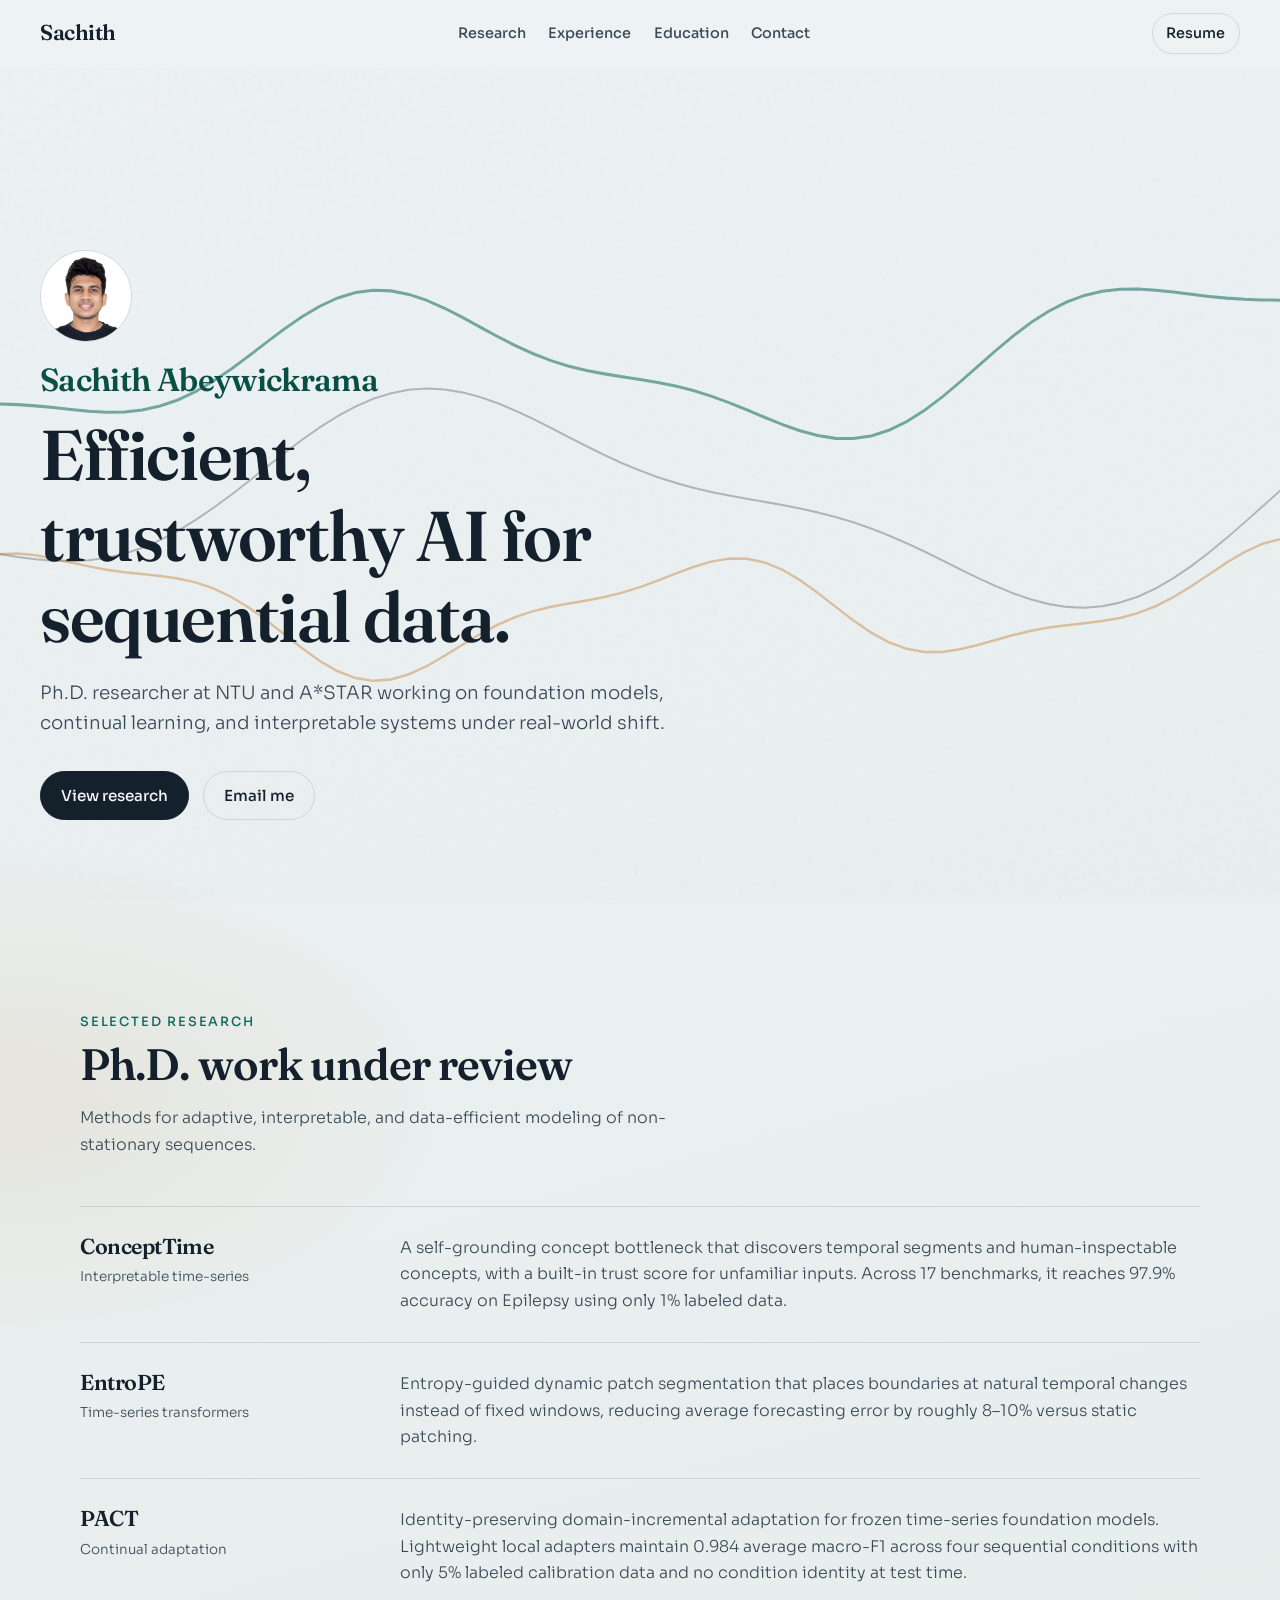
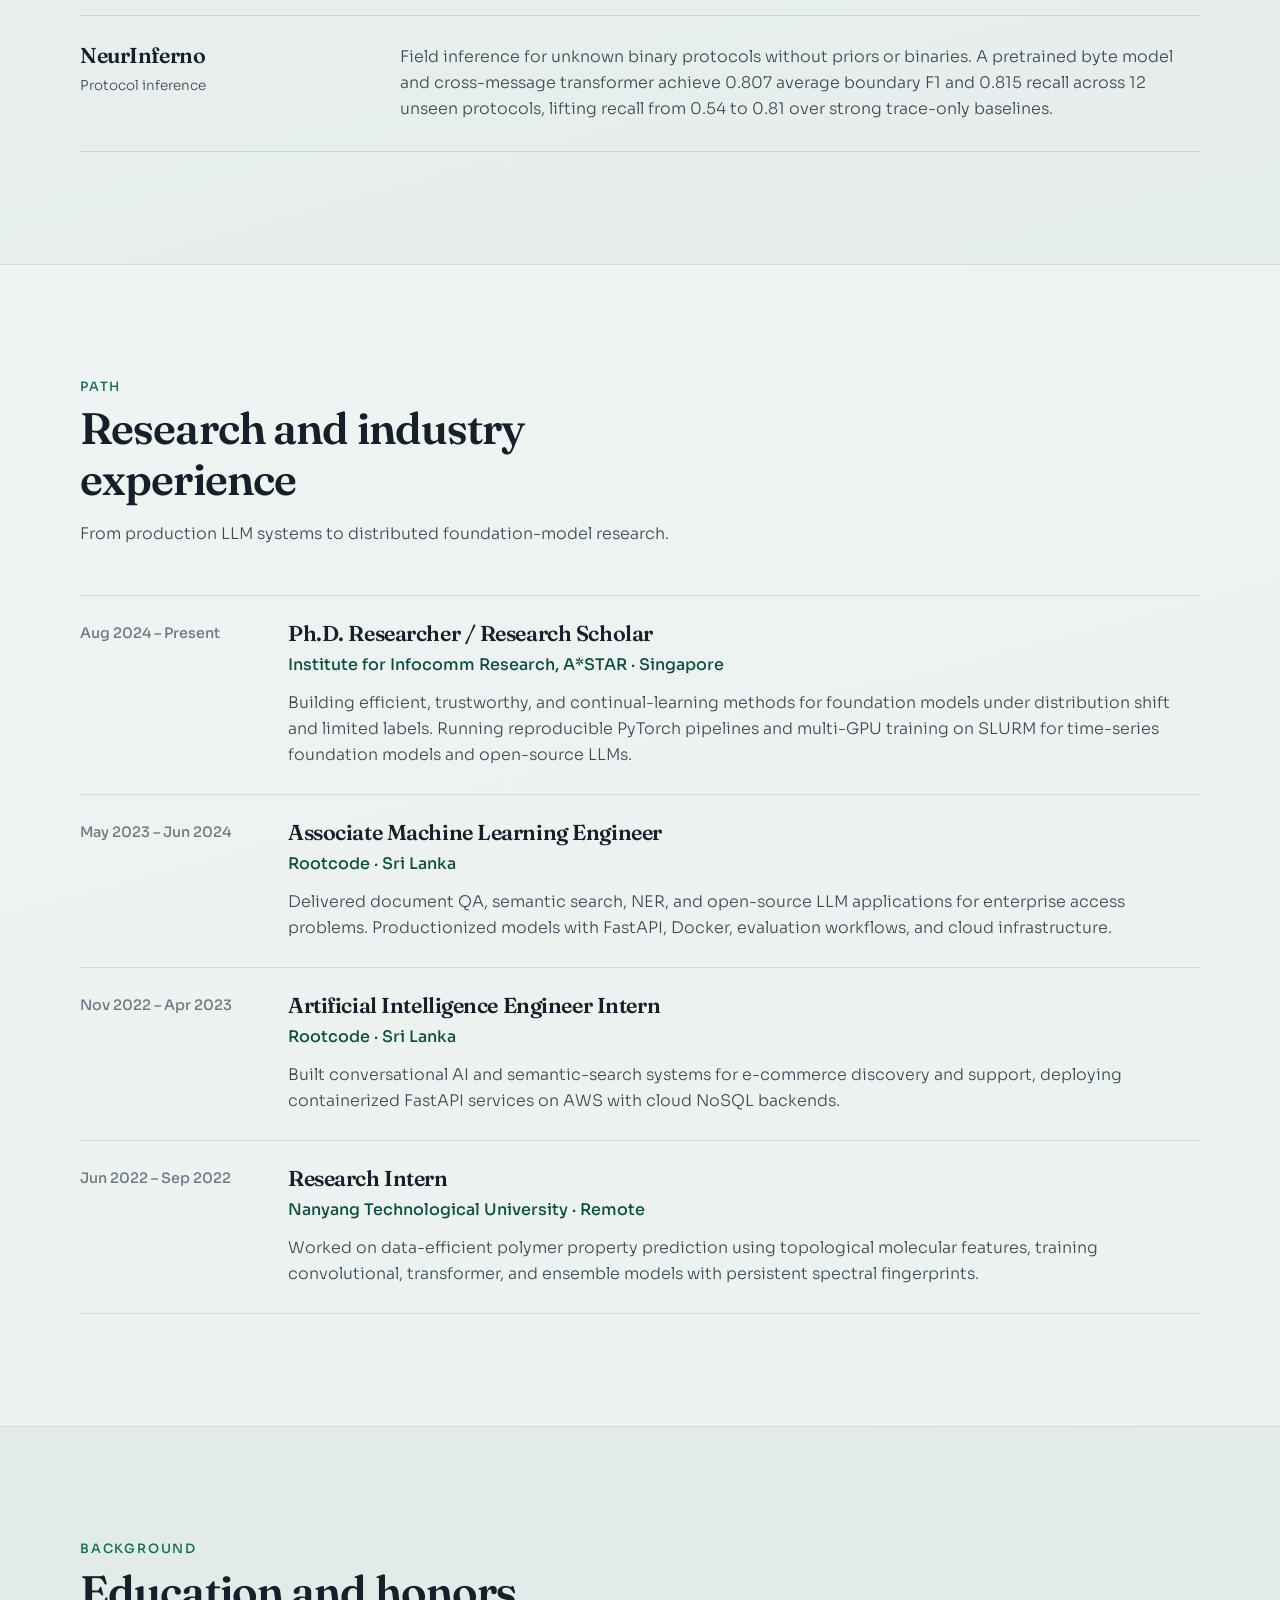
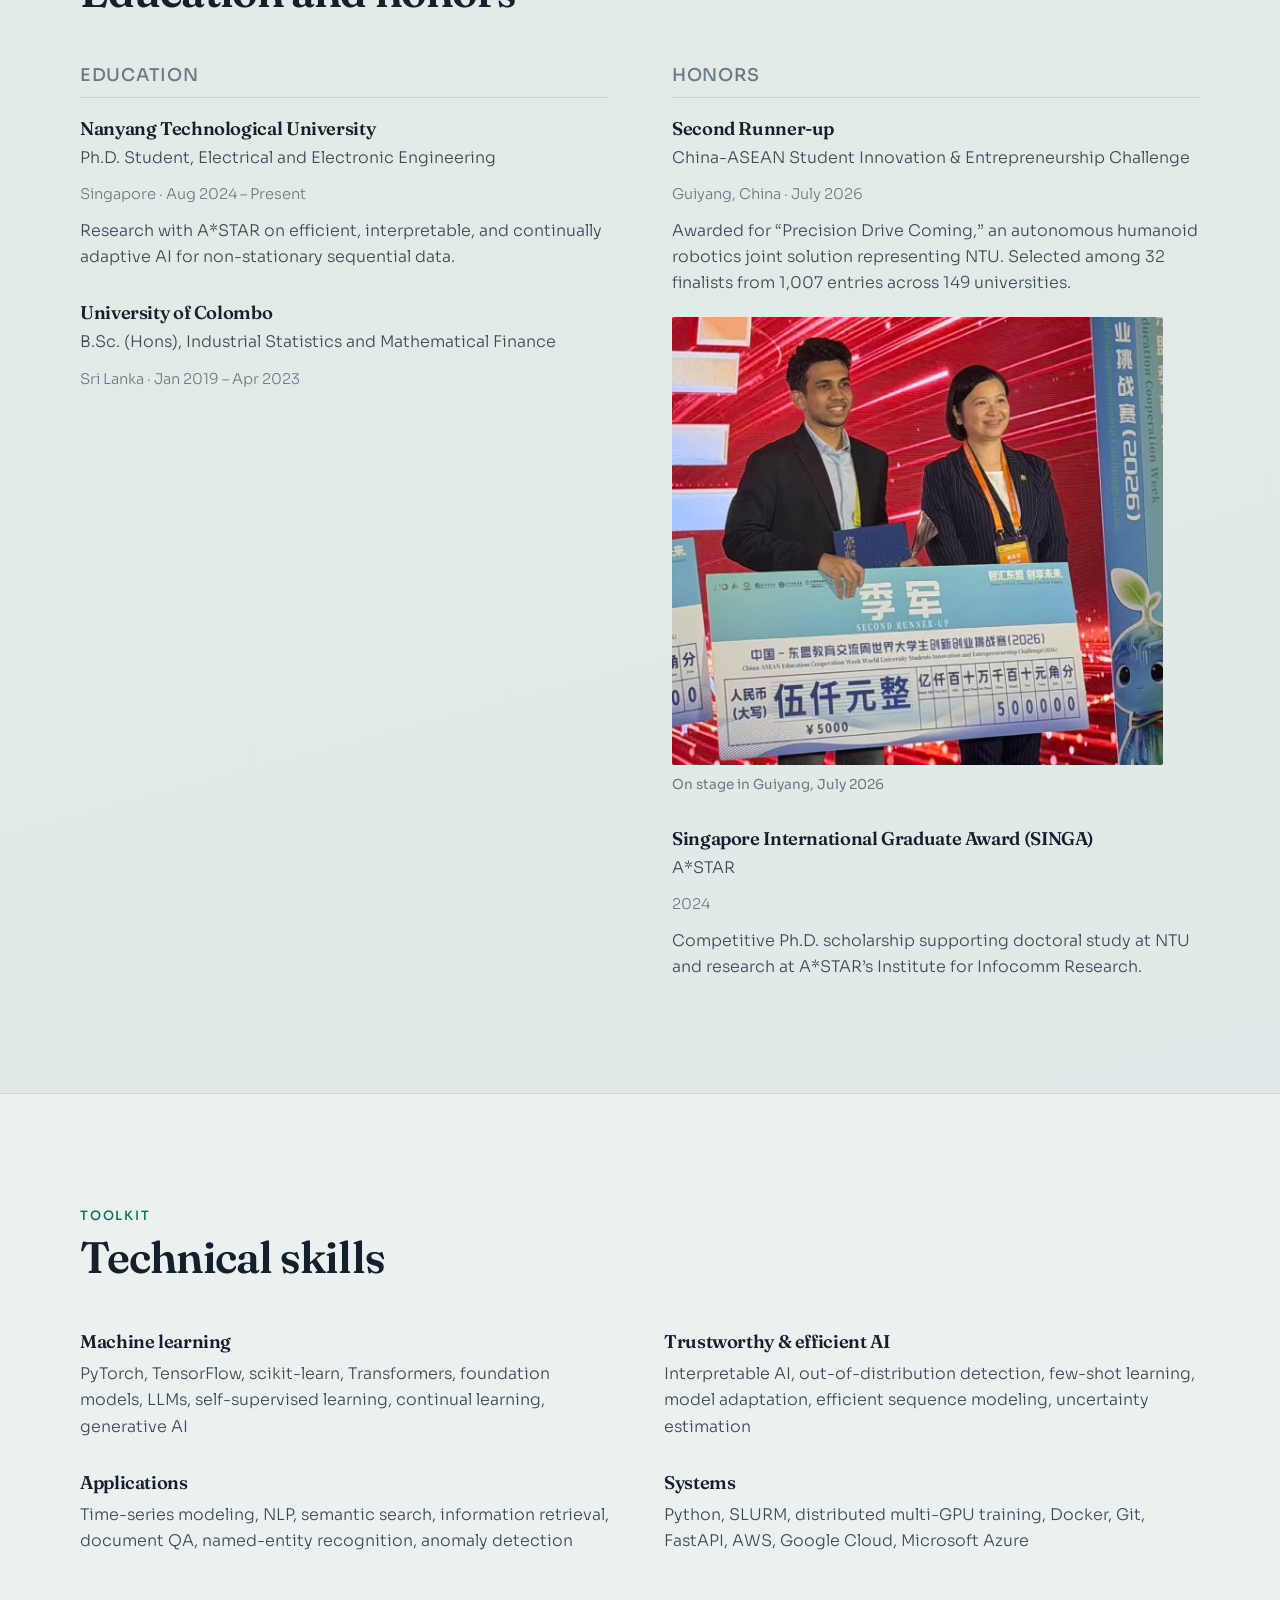
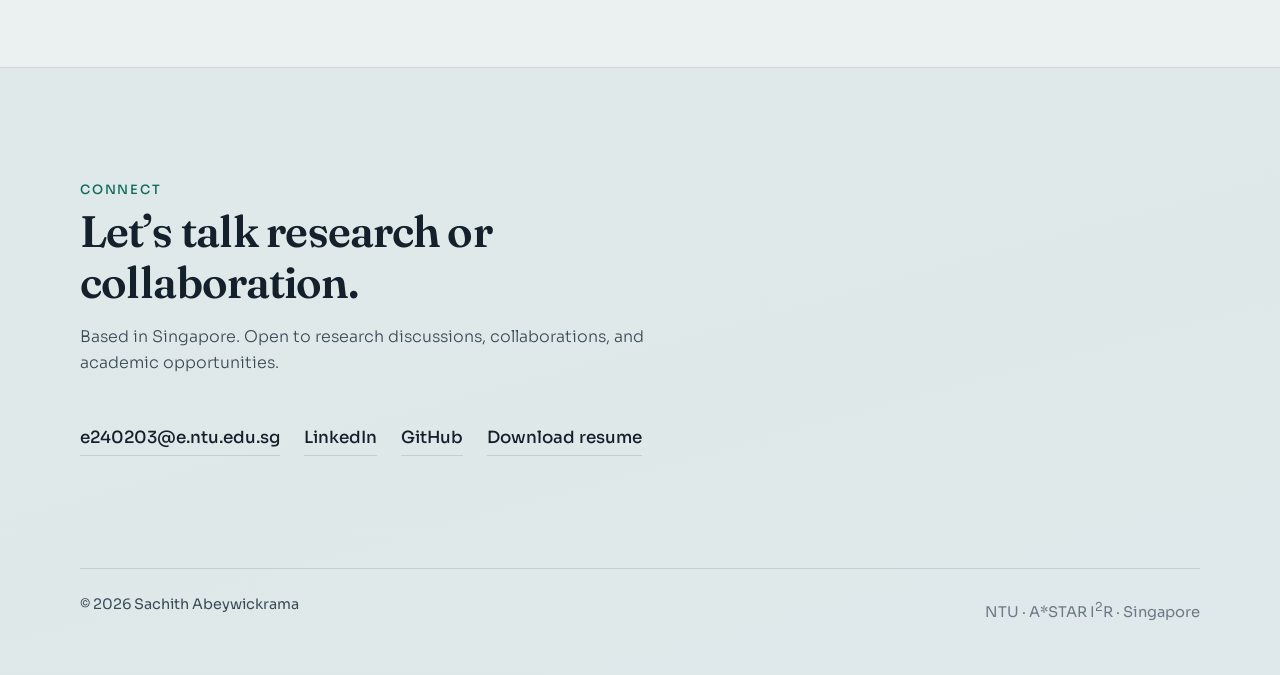
==== index.html @ cb9e517e "Fix award image format and display dimensions. Co-authored-by: Cursor <cursoragent@cursor.com>" ====
<!DOCTYPE html>
<html lang="en">
<head>
  <meta charset="UTF-8">
  <meta name="viewport" content="width=device-width, initial-scale=1.0">
  <title>Sachith Abeywickrama | AI Research</title>
  <meta name="description" content="Ph.D. researcher at NTU and A*STAR developing efficient, trustworthy, and adaptive AI systems for sequential data.">
  <meta name="author" content="Sachith Abeywickrama">
  <link rel="icon" href="favicon.svg" type="image/svg+xml">
  <link rel="preconnect" href="https://fonts.googleapis.com">
  <link rel="preconnect" href="https://fonts.gstatic.com" crossorigin>
  <link href="https://fonts.googleapis.com/css2?family=Fraunces:opsz,wght@9..144,500;9..144,600;9..144,700&family=Sora:wght@300;400;500;600&display=swap" rel="stylesheet">
  <link rel="stylesheet" href="styles.css">
</head>
<body>
  <div class="noise" aria-hidden="true"></div>

  <header class="site-header">
    <a class="logo" href="#top">Sachith</a>
    <nav class="nav" aria-label="Primary">
      <a href="#research">Research</a>
      <a href="#experience">Experience</a>
      <a href="#education">Education</a>
      <a href="#contact">Contact</a>
    </nav>
    <a class="nav-cta" href="resume.pdf" download>Resume</a>
  </header>

  <main id="top">
    <section class="hero">
      <div class="hero-signal" aria-hidden="true">
        <svg class="wave" viewBox="0 0 1200 600" preserveAspectRatio="none">
          <path class="wave-path wave-a" d=""></path>
          <path class="wave-path wave-b" d=""></path>
          <path class="wave-path wave-c" d=""></path>
        </svg>
      </div>
      <div class="hero-copy">
        <img
          class="hero-portrait"
          src="assets/profile.jpg"
          alt="Portrait of Sachith Abeywickrama"
          width="120"
          height="120"
        >
        <p class="hero-brand">Sachith Abeywickrama</p>
        <h1>Efficient, trustworthy AI for sequential data.</h1>
        <p class="hero-lead">
          Ph.D. researcher at NTU and A*STAR working on foundation models,
          continual learning, and interpretable systems under real-world shift.
        </p>
        <div class="hero-actions">
          <a class="btn btn-primary" href="#research">View research</a>
          <a class="btn btn-ghost" href="mailto:e240203@e.ntu.edu.sg">Email me</a>
        </div>
      </div>
    </section>

    <section class="section" id="research">
      <div class="section-head">
        <p class="eyebrow">Selected research</p>
        <h2>Ph.D. work under review</h2>
        <p class="section-lead">
          Methods for adaptive, interpretable, and data-efficient modeling of non-stationary sequences.
        </p>
      </div>

      <div class="research-list">
        <article class="research-item reveal">
          <div class="research-meta">
            <h3>ConceptTime</h3>
            <p class="tag">Interpretable time-series</p>
          </div>
          <p>
            A self-grounding concept bottleneck that discovers temporal segments and human-inspectable
            concepts, with a built-in trust score for unfamiliar inputs. Across 17 benchmarks, it reaches
            97.9% accuracy on Epilepsy using only 1% labeled data.
          </p>
        </article>

        <article class="research-item reveal">
          <div class="research-meta">
            <h3>EntroPE</h3>
            <p class="tag">Time-series transformers</p>
          </div>
          <p>
            Entropy-guided dynamic patch segmentation that places boundaries at natural temporal changes
            instead of fixed windows, reducing average forecasting error by roughly 8–10% versus static patching.
          </p>
        </article>

        <article class="research-item reveal">
          <div class="research-meta">
            <h3>PACT</h3>
            <p class="tag">Continual adaptation</p>
          </div>
          <p>
            Identity-preserving domain-incremental adaptation for frozen time-series foundation models.
            Lightweight local adapters maintain 0.984 average macro-F1 across four sequential conditions
            with only 5% labeled calibration data and no condition identity at test time.
          </p>
        </article>

        <article class="research-item reveal">
          <div class="research-meta">
            <h3>NeurInferno</h3>
            <p class="tag">Protocol inference</p>
          </div>
          <p>
            Field inference for unknown binary protocols without priors or binaries. A pretrained byte model
            and cross-message transformer achieve 0.807 average boundary F1 and 0.815 recall across 12 unseen
            protocols, lifting recall from 0.54 to 0.81 over strong trace-only baselines.
          </p>
        </article>
      </div>
    </section>

    <section class="section band" id="experience">
      <div class="section-head">
        <p class="eyebrow">Path</p>
        <h2>Research and industry experience</h2>
        <p class="section-lead">
          From production LLM systems to distributed foundation-model research.
        </p>
      </div>

      <ol class="timeline">
        <li class="timeline-item reveal">
          <div class="timeline-when">Aug 2024 – Present</div>
          <div class="timeline-body">
            <h3>Ph.D. Researcher / Research Scholar</h3>
            <p class="org">Institute for Infocomm Research, A*STAR · Singapore</p>
            <p>
              Building efficient, trustworthy, and continual-learning methods for foundation models under
              distribution shift and limited labels. Running reproducible PyTorch pipelines and multi-GPU
              training on SLURM for time-series foundation models and open-source LLMs.
            </p>
          </div>
        </li>
        <li class="timeline-item reveal">
          <div class="timeline-when">May 2023 – Jun 2024</div>
          <div class="timeline-body">
            <h3>Associate Machine Learning Engineer</h3>
            <p class="org">Rootcode · Sri Lanka</p>
            <p>
              Delivered document QA, semantic search, NER, and open-source LLM applications for enterprise
              access problems. Productionized models with FastAPI, Docker, evaluation workflows, and cloud infrastructure.
            </p>
          </div>
        </li>
        <li class="timeline-item reveal">
          <div class="timeline-when">Nov 2022 – Apr 2023</div>
          <div class="timeline-body">
            <h3>Artificial Intelligence Engineer Intern</h3>
            <p class="org">Rootcode · Sri Lanka</p>
            <p>
              Built conversational AI and semantic-search systems for e-commerce discovery and support,
              deploying containerized FastAPI services on AWS with cloud NoSQL backends.
            </p>
          </div>
        </li>
        <li class="timeline-item reveal">
          <div class="timeline-when">Jun 2022 – Sep 2022</div>
          <div class="timeline-body">
            <h3>Research Intern</h3>
            <p class="org">Nanyang Technological University · Remote</p>
            <p>
              Worked on data-efficient polymer property prediction using topological molecular features,
              training convolutional, transformer, and ensemble models with persistent spectral fingerprints.
            </p>
          </div>
        </li>
      </ol>
    </section>

    <section class="section" id="education">
      <div class="section-head">
        <p class="eyebrow">Background</p>
        <h2>Education and honors</h2>
      </div>

      <div class="split">
        <div class="stack reveal">
          <h3 class="stack-title">Education</h3>
          <div class="edu-item">
            <h4>Nanyang Technological University</h4>
            <p class="org">Ph.D. Student, Electrical and Electronic Engineering</p>
            <p class="muted">Singapore · Aug 2024 – Present</p>
            <p>Research with A*STAR on efficient, interpretable, and continually adaptive AI for non-stationary sequential data.</p>
          </div>
          <div class="edu-item">
            <h4>University of Colombo</h4>
            <p class="org">B.Sc. (Hons), Industrial Statistics and Mathematical Finance</p>
            <p class="muted">Sri Lanka · Jan 2019 – Apr 2023</p>
          </div>
        </div>

        <div class="stack reveal">
          <h3 class="stack-title">Honors</h3>
          <div class="edu-item">
            <h4>Second Runner-up</h4>
            <p class="org">China-ASEAN Student Innovation &amp; Entrepreneurship Challenge</p>
            <p class="muted">Guiyang, China · July 2026</p>
            <p>
              Awarded for “Precision Drive Coming,” an autonomous humanoid robotics joint solution representing NTU.
              Selected among 32 finalists from 1,007 entries across 149 universities.
            </p>
            <figure class="award-figure">
              <img
                src="assets/china-asean-award.jpg?v=2"
                alt="Sachith Abeywickrama on stage as second runner-up at the China-ASEAN Student Innovation and Entrepreneurship Challenge"
                width="1044"
                height="953"
                loading="lazy"
              >
              <figcaption>On stage in Guiyang, July 2026</figcaption>
            </figure>
          </div>
          <div class="edu-item">
            <h4>Singapore International Graduate Award (SINGA)</h4>
            <p class="org">A*STAR</p>
            <p class="muted">2024</p>
            <p>Competitive Ph.D. scholarship supporting doctoral study at NTU and research at A*STAR’s Institute for Infocomm Research.</p>
          </div>
        </div>
      </div>
    </section>

    <section class="section band" id="skills">
      <div class="section-head">
        <p class="eyebrow">Toolkit</p>
        <h2>Technical skills</h2>
      </div>
      <div class="skills-grid reveal">
        <div>
          <h3>Machine learning</h3>
          <p>PyTorch, TensorFlow, scikit-learn, Transformers, foundation models, LLMs, self-supervised learning, continual learning, generative AI</p>
        </div>
        <div>
          <h3>Trustworthy &amp; efficient AI</h3>
          <p>Interpretable AI, out-of-distribution detection, few-shot learning, model adaptation, efficient sequence modeling, uncertainty estimation</p>
        </div>
        <div>
          <h3>Applications</h3>
          <p>Time-series modeling, NLP, semantic search, information retrieval, document QA, named-entity recognition, anomaly detection</p>
        </div>
        <div>
          <h3>Systems</h3>
          <p>Python, SLURM, distributed multi-GPU training, Docker, Git, FastAPI, AWS, Google Cloud, Microsoft Azure</p>
        </div>
      </div>
    </section>

    <section class="section contact" id="contact">
      <div class="section-head">
        <p class="eyebrow">Connect</p>
        <h2>Let’s talk research or collaboration.</h2>
        <p class="section-lead">
          Based in Singapore. Open to research discussions, collaborations, and academic opportunities.
        </p>
      </div>
      <div class="contact-links reveal">
        <a href="mailto:e240203@e.ntu.edu.sg">e240203@e.ntu.edu.sg</a>
        <a href="https://linkedin.com/in/sachithabey" target="_blank" rel="noopener noreferrer">LinkedIn</a>
        <a href="https://github.com/Sachithx" target="_blank" rel="noopener noreferrer">GitHub</a>
        <a href="resume.pdf" download>Download resume</a>
      </div>
    </section>
  </main>

  <footer class="site-footer">
    <p>© <span id="year"></span> Sachith Abeywickrama</p>
    <p class="muted">NTU · A*STAR I<sup>2</sup>R · Singapore</p>
  </footer>

  <script src="script.js"></script>
</body>
</html>
---- styles.css ----
:root {
  --ink: #14202b;
  --ink-soft: #3a4a57;
  --muted: #6b7a86;
  --paper: #edf2f4;
  --paper-2: #e2ebe7;
  --teal: #0f6b5c;
  --teal-deep: #0a4f44;
  --amber: #c47a2c;
  --line: rgba(20, 32, 43, 0.12);
  --max: 1120px;
  --header-h: 4.25rem;
  --font-display: "Fraunces", Georgia, serif;
  --font-body: "Sora", "Segoe UI", sans-serif;
}

*,
*::before,
*::after {
  box-sizing: border-box;
}

html {
  scroll-behavior: smooth;
}

body {
  margin: 0;
  color: var(--ink);
  font-family: var(--font-body);
  font-weight: 400;
  line-height: 1.65;
  background:
    radial-gradient(1200px 700px at 85% -10%, rgba(15, 107, 92, 0.16), transparent 55%),
    radial-gradient(900px 500px at 0% 20%, rgba(196, 122, 44, 0.1), transparent 50%),
    linear-gradient(165deg, var(--paper) 0%, var(--paper-2) 55%, #dfe8ea 100%);
  min-height: 100vh;
  overflow-x: hidden;
}

.noise {
  pointer-events: none;
  position: fixed;
  inset: 0;
  z-index: 0;
  opacity: 0.035;
  background-image: url("data:image/svg+xml,%3Csvg viewBox='0 0 200 200' xmlns='http://www.w3.org/2000/svg'%3E%3Cfilter id='n'%3E%3CfeTurbulence type='fractalNoise' baseFrequency='0.85' numOctaves='3' stitchTiles='stitch'/%3E%3C/filter%3E%3Crect width='100%25' height='100%25' filter='url(%23n)'/%3E%3C/svg%3E");
}

img,
svg {
  display: block;
  max-width: 100%;
}

a {
  color: inherit;
  text-decoration-thickness: 1px;
  text-underline-offset: 0.18em;
}

a:hover {
  color: var(--teal-deep);
}

h1,
h2,
h3,
h4,
.hero-brand,
.logo {
  font-family: var(--font-display);
  font-weight: 600;
  letter-spacing: -0.02em;
  line-height: 1.15;
}

h1 {
  margin: 0;
  font-size: clamp(2.4rem, 6vw, 4.4rem);
  max-width: 14ch;
}

h2 {
  margin: 0.35rem 0 0;
  font-size: clamp(1.85rem, 3.6vw, 2.75rem);
  max-width: 18ch;
}

h3 {
  margin: 0;
  font-size: 1.35rem;
}

h4 {
  margin: 0;
  font-size: 1.15rem;
}

p {
  margin: 0;
}

.site-header,
main,
.site-footer {
  position: relative;
  z-index: 1;
}

.site-header {
  position: sticky;
  top: 0;
  z-index: 20;
  display: flex;
  align-items: center;
  justify-content: space-between;
  gap: 1rem;
  height: var(--header-h);
  padding: 0 clamp(1.25rem, 4vw, 2.5rem);
  backdrop-filter: blur(14px);
  background: rgba(237, 242, 244, 0.78);
  border-bottom: 1px solid transparent;
  transition: border-color 0.3s ease, background 0.3s ease;
}

.site-header.is-scrolled {
  border-bottom-color: var(--line);
  background: rgba(237, 242, 244, 0.92);
}

.logo {
  font-size: 1.35rem;
  text-decoration: none;
}

.nav {
  display: flex;
  gap: 1.4rem;
}

.nav a,
.nav-cta {
  font-size: 0.9rem;
  font-weight: 500;
  text-decoration: none;
  color: var(--ink-soft);
}

.nav a:hover,
.nav-cta:hover {
  color: var(--teal);
}

.nav-cta {
  padding: 0.45rem 0.85rem;
  border: 1px solid var(--line);
  border-radius: 999px;
  color: var(--ink);
}

.hero {
  position: relative;
  min-height: calc(100svh - var(--header-h));
  display: grid;
  align-items: end;
  padding: clamp(2rem, 6vw, 4rem) clamp(1.25rem, 4vw, 2.5rem) clamp(3rem, 7vw, 5rem);
  overflow: hidden;
}

.hero-signal {
  position: absolute;
  inset: 0;
  z-index: 0;
}

.wave {
  width: 100%;
  height: 100%;
}

.wave-path {
  fill: none;
  stroke-linecap: round;
  stroke-linejoin: round;
}

.wave-a {
  stroke: rgba(15, 107, 92, 0.55);
  stroke-width: 2.2;
}

.wave-b {
  stroke: rgba(20, 32, 43, 0.28);
  stroke-width: 1.5;
}

.wave-c {
  stroke: rgba(196, 122, 44, 0.42);
  stroke-width: 1.8;
}

.hero-copy {
  position: relative;
  z-index: 1;
  max-width: 720px;
  animation: rise 0.9s ease both;
}

.hero-portrait {
  width: 5.75rem;
  height: 5.75rem;
  margin: 0 0 1.25rem;
  border-radius: 50%;
  object-fit: cover;
  object-position: center 20%;
  border: 1px solid var(--line);
}

.hero-brand {
  margin: 0 0 1rem;
  font-size: clamp(1.5rem, 3vw, 2rem);
  color: var(--teal-deep);
}

.hero-lead {
  margin-top: 1.25rem;
  max-width: 42rem;
  font-size: clamp(1rem, 1.5vw, 1.15rem);
  color: var(--ink-soft);
  font-weight: 300;
}

.hero-actions {
  display: flex;
  flex-wrap: wrap;
  gap: 0.85rem;
  margin-top: 2rem;
}

.btn {
  display: inline-flex;
  align-items: center;
  justify-content: center;
  min-height: 2.85rem;
  padding: 0.7rem 1.25rem;
  border-radius: 999px;
  font-size: 0.95rem;
  font-weight: 500;
  text-decoration: none;
  transition: transform 0.2s ease, background 0.2s ease, color 0.2s ease, border-color 0.2s ease;
}

.btn:hover {
  transform: translateY(-1px);
}

.btn-primary {
  background: var(--ink);
  color: #f4f7f6;
  border: 1px solid var(--ink);
}

.btn-primary:hover {
  background: var(--teal-deep);
  border-color: var(--teal-deep);
  color: #f4f7f6;
}

.btn-ghost {
  background: transparent;
  color: var(--ink);
  border: 1px solid var(--line);
}

.btn-ghost:hover {
  border-color: var(--teal);
  color: var(--teal-deep);
}

.section {
  width: min(100% - 2.5rem, var(--max));
  margin: 0 auto;
  padding: clamp(4rem, 9vw, 7rem) 0;
}

.section.band {
  width: 100%;
  padding-left: max(1.25rem, calc((100% - var(--max)) / 2));
  padding-right: max(1.25rem, calc((100% - var(--max)) / 2));
  background: rgba(255, 255, 255, 0.35);
  border-top: 1px solid var(--line);
  border-bottom: 1px solid var(--line);
}

.section-head {
  margin-bottom: clamp(2rem, 5vw, 3rem);
}

.eyebrow {
  margin: 0;
  font-size: 0.8rem;
  font-weight: 500;
  letter-spacing: 0.14em;
  text-transform: uppercase;
  color: var(--teal);
}

.section-lead {
  margin-top: 1rem;
  max-width: 40rem;
  color: var(--ink-soft);
  font-weight: 300;
}

.research-list {
  display: grid;
  gap: 0;
}

.research-item {
  display: grid;
  grid-template-columns: minmax(12rem, 0.35fr) 1fr;
  gap: 1.5rem 2.5rem;
  padding: 1.75rem 0;
  border-top: 1px solid var(--line);
}

.research-item:last-child {
  border-bottom: 1px solid var(--line);
}

.research-item p {
  color: var(--ink-soft);
  font-weight: 300;
}

.tag {
  margin-top: 0.4rem;
  font-size: 0.85rem;
  color: var(--amber);
  font-weight: 500;
}

.timeline {
  list-style: none;
  margin: 0;
  padding: 0;
  display: grid;
  gap: 0;
}

.timeline-item {
  display: grid;
  grid-template-columns: 11rem 1fr;
  gap: 1.5rem 2rem;
  padding: 1.6rem 0;
  border-top: 1px solid var(--line);
}

.timeline-item:last-child {
  border-bottom: 1px solid var(--line);
}

.timeline-when {
  font-size: 0.9rem;
  color: var(--muted);
  font-weight: 500;
}

.org {
  margin: 0.35rem 0 0.7rem;
  color: var(--teal-deep);
  font-weight: 500;
}

.timeline-body p:last-child {
  color: var(--ink-soft);
  font-weight: 300;
}

.split {
  display: grid;
  grid-template-columns: 1fr 1fr;
  gap: 3rem 4rem;
}

.stack-title {
  margin-bottom: 1.25rem;
  padding-bottom: 0.75rem;
  border-bottom: 1px solid var(--line);
  font-size: 1.1rem;
  color: var(--muted);
  font-family: var(--font-body);
  font-weight: 500;
  letter-spacing: 0.04em;
  text-transform: uppercase;
}

.edu-item + .edu-item {
  margin-top: 2rem;
}

.edu-item p {
  color: var(--ink-soft);
  font-weight: 300;
}

.award-figure {
  margin: 1.25rem 0 0;
  padding: 0;
}

.award-figure img {
  width: auto;
  max-width: 100%;
  height: auto;
  max-height: 28rem;
  border-radius: 2px;
}

.award-figure figcaption {
  margin-top: 0.55rem;
  font-size: 0.85rem;
  color: var(--muted);
  font-weight: 400;
}

.muted {
  color: var(--muted) !important;
  font-size: 0.92rem;
  margin: 0.25rem 0 0.7rem !important;
}

.skills-grid {
  display: grid;
  grid-template-columns: repeat(2, 1fr);
  gap: 2rem 3rem;
}

.skills-grid h3 {
  margin-bottom: 0.55rem;
  font-size: 1.15rem;
}

.skills-grid p {
  color: var(--ink-soft);
  font-weight: 300;
}

.contact {
  text-align: left;
}

.contact-links {
  display: flex;
  flex-wrap: wrap;
  gap: 0.9rem 1.5rem;
  margin-top: 0.5rem;
}

.contact-links a {
  font-size: 1.05rem;
  font-weight: 500;
  color: var(--ink);
  text-decoration: none;
  border-bottom: 1px solid var(--line);
  padding-bottom: 0.15rem;
  transition: border-color 0.2s ease, color 0.2s ease;
}

.contact-links a:hover {
  color: var(--teal);
  border-bottom-color: var(--teal);
}

.site-footer {
  display: flex;
  justify-content: space-between;
  gap: 1rem;
  flex-wrap: wrap;
  width: min(100% - 2.5rem, var(--max));
  margin: 0 auto;
  padding: 1.5rem 0 2.5rem;
  border-top: 1px solid var(--line);
  font-size: 0.9rem;
  color: var(--ink-soft);
}

.reveal {
  opacity: 0;
  transform: translateY(18px);
  transition: opacity 0.7s ease, transform 0.7s ease;
}

.reveal.is-visible {
  opacity: 1;
  transform: none;
}

@keyframes rise {
  from {
    opacity: 0;
    transform: translateY(22px);
  }
  to {
    opacity: 1;
    transform: none;
  }
}

@media (max-width: 860px) {
  .nav {
    display: none;
  }

  .research-item,
  .timeline-item,
  .split,
  .skills-grid {
    grid-template-columns: 1fr;
  }

  .research-item,
  .timeline-item {
    gap: 0.65rem;
  }

  .hero {
    align-items: center;
    min-height: calc(100svh - var(--header-h));
  }

  h1 {
    max-width: 12ch;
  }
}

@media (prefers-reduced-motion: reduce) {
  html {
    scroll-behavior: auto;
  }

  .hero-copy,
  .reveal,
  .btn {
    animation: none !important;
    transition: none !important;
    opacity: 1 !important;
    transform: none !important;
  }
}
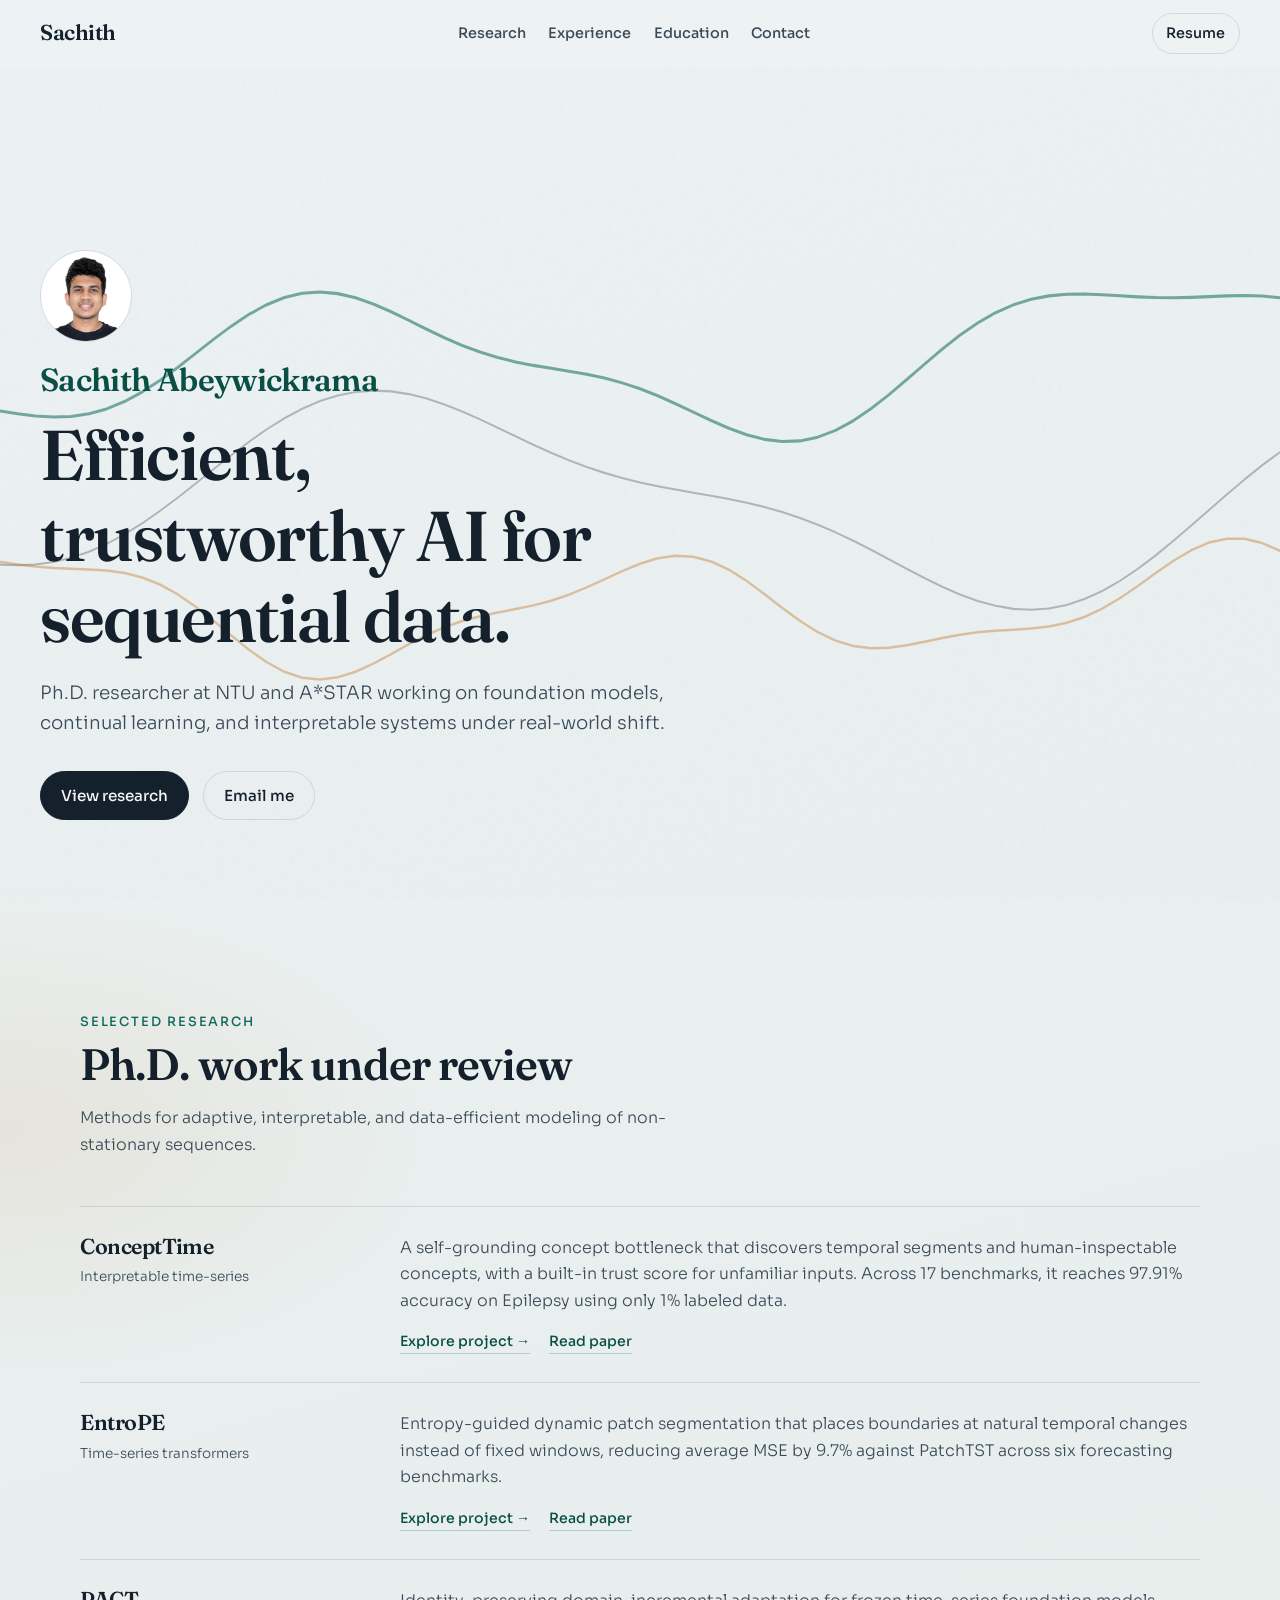
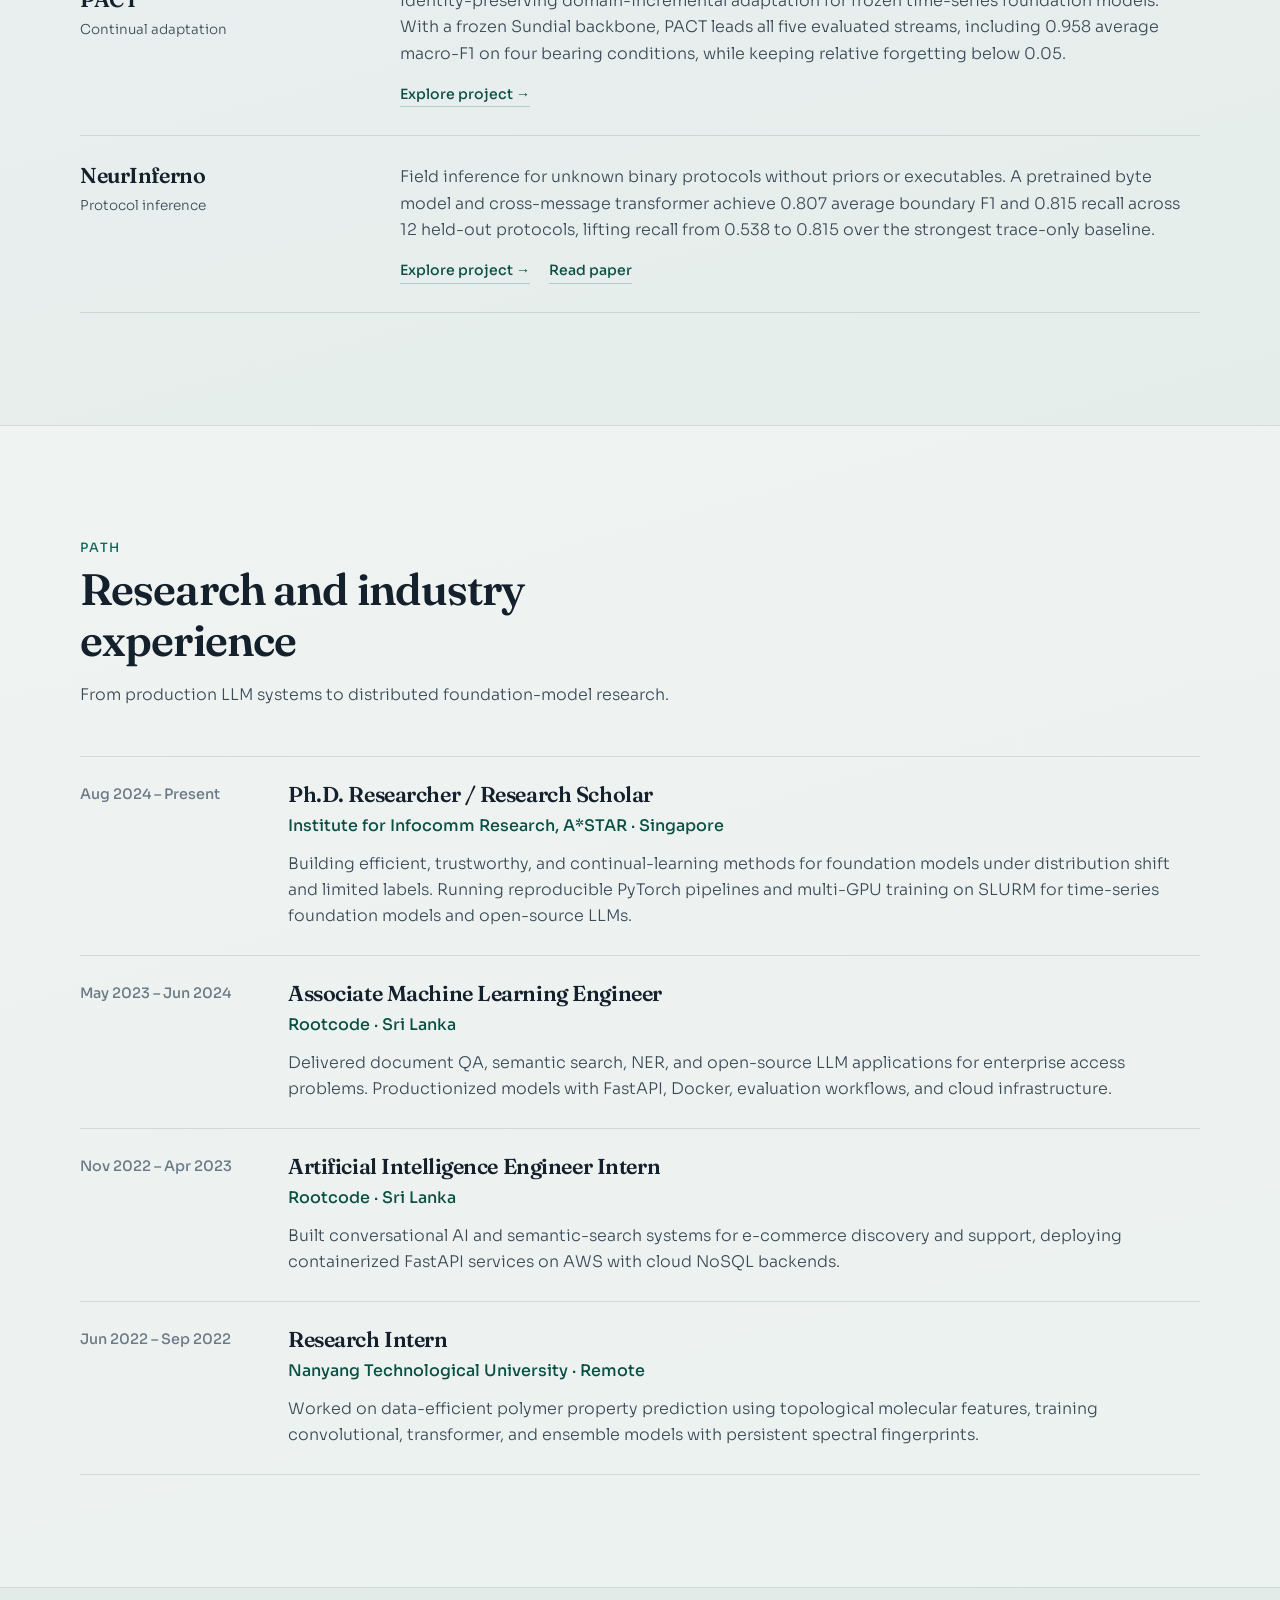
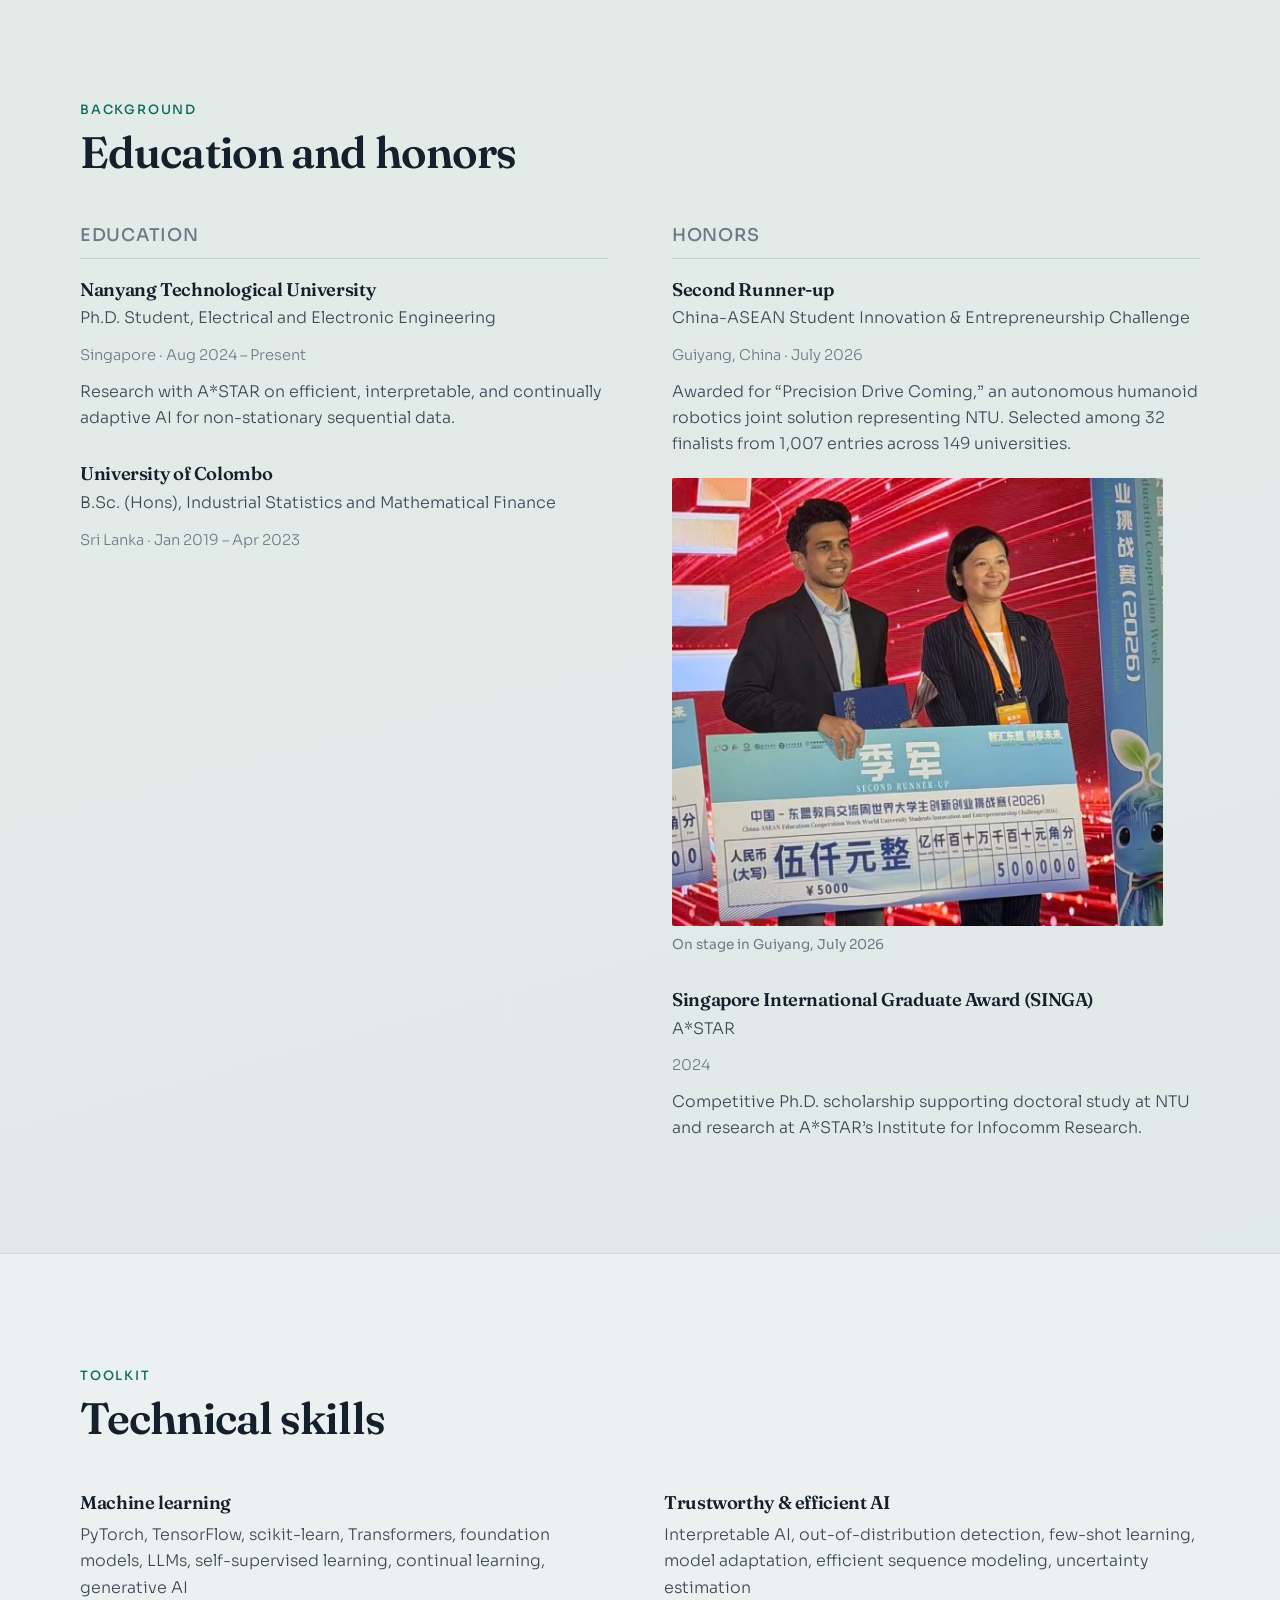
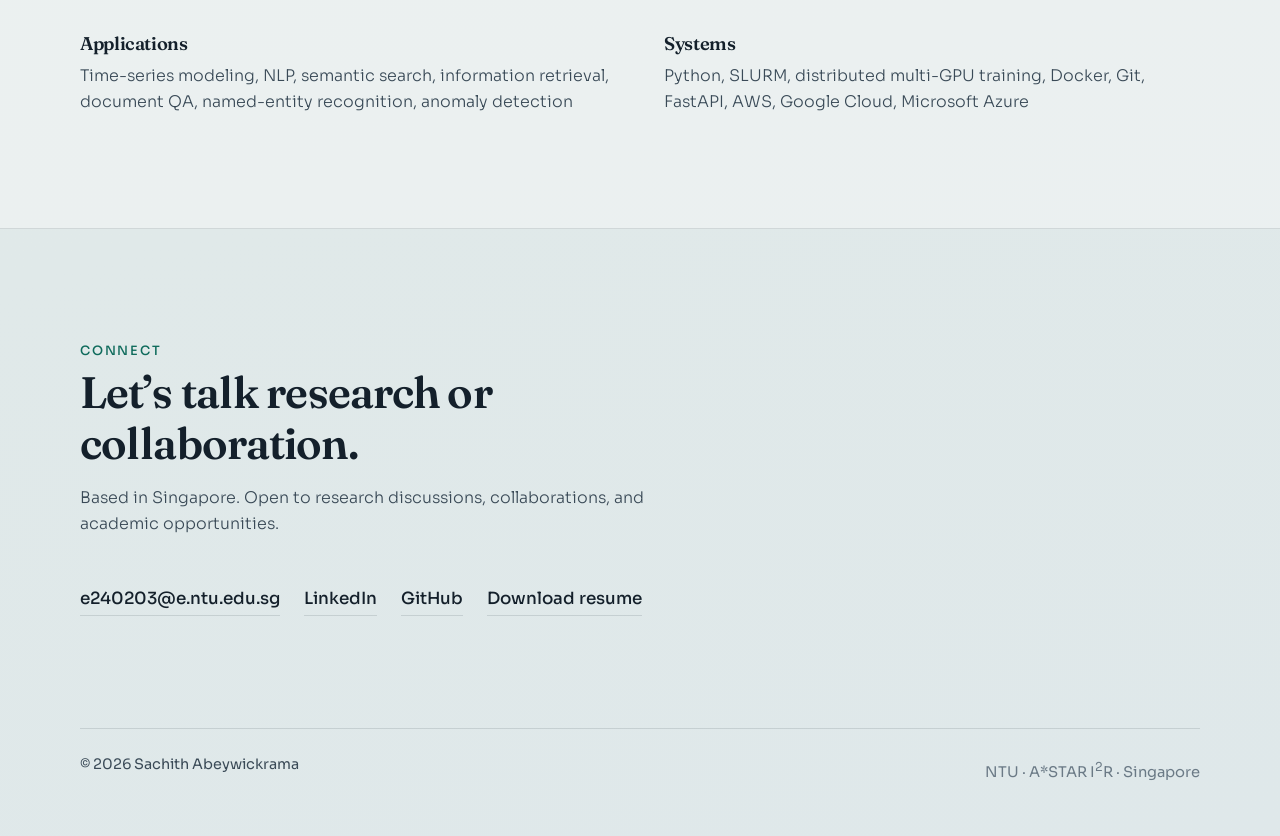
==== commit eb88f435: "Add research project pages and enhance project navigation" ====
--- a/index.html
+++ b/index.html
@@ -9,7 +9,7 @@
   <link rel="icon" href="favicon.svg" type="image/svg+xml">
   <link rel="preconnect" href="https://fonts.googleapis.com">
   <link rel="preconnect" href="https://fonts.gstatic.com" crossorigin>
-  <link href="https://fonts.googleapis.com/css2?family=Fraunces:opsz,wght@9..144,500;9..144,600;9..144,700&family=Sora:wght@300;400;500;600&display=swap" rel="stylesheet">
+  <link href="https://fonts.googleapis.com/css2?family=Fraunces:opsz,wght@9..144,500;9..144,600;9..144,700&amp;family=Sora:wght@300;400;500;600&amp;display=swap" rel="stylesheet">
   <link rel="stylesheet" href="styles.css">
 </head>
 <body>
@@ -68,49 +68,72 @@
       <div class="research-list">
         <article class="research-item reveal">
           <div class="research-meta">
-            <h3>ConceptTime</h3>
+            <h3><a class="research-title-link" href="research/concepttime.html">ConceptTime</a></h3>
             <p class="tag">Interpretable time-series</p>
           </div>
-          <p>
-            A self-grounding concept bottleneck that discovers temporal segments and human-inspectable
-            concepts, with a built-in trust score for unfamiliar inputs. Across 17 benchmarks, it reaches
-            97.9% accuracy on Epilepsy using only 1% labeled data.
-          </p>
+          <div class="research-summary">
+            <p>
+              A self-grounding concept bottleneck that discovers temporal segments and human-inspectable
+              concepts, with a built-in trust score for unfamiliar inputs. Across 17 benchmarks, it reaches
+              97.91% accuracy on Epilepsy using only 1% labeled data.
+            </p>
+            <div class="research-actions">
+              <a href="research/concepttime.html">Explore project <span aria-hidden="true">→</span></a>
+              <a href="papers/ConceptTime.pdf">Read paper</a>
+            </div>
+          </div>
         </article>
 
         <article class="research-item reveal">
           <div class="research-meta">
-            <h3>EntroPE</h3>
+            <h3><a class="research-title-link" href="research/entrope.html">EntroPE</a></h3>
             <p class="tag">Time-series transformers</p>
           </div>
-          <p>
-            Entropy-guided dynamic patch segmentation that places boundaries at natural temporal changes
-            instead of fixed windows, reducing average forecasting error by roughly 8–10% versus static patching.
-          </p>
+          <div class="research-summary">
+            <p>
+              Entropy-guided dynamic patch segmentation that places boundaries at natural temporal changes
+              instead of fixed windows, reducing average MSE by 9.7% against PatchTST across six forecasting benchmarks.
+            </p>
+            <div class="research-actions">
+              <a href="research/entrope.html">Explore project <span aria-hidden="true">→</span></a>
+              <a href="papers/EntroPE.pdf">Read paper</a>
+            </div>
+          </div>
         </article>
 
         <article class="research-item reveal">
           <div class="research-meta">
-            <h3>PACT</h3>
+            <h3><a class="research-title-link" href="research/pact.html">PACT</a></h3>
             <p class="tag">Continual adaptation</p>
           </div>
-          <p>
-            Identity-preserving domain-incremental adaptation for frozen time-series foundation models.
-            Lightweight local adapters maintain 0.984 average macro-F1 across four sequential conditions
-            with only 5% labeled calibration data and no condition identity at test time.
-          </p>
+          <div class="research-summary">
+            <p>
+              Identity-preserving domain-incremental adaptation for frozen time-series foundation models.
+              With a frozen Sundial backbone, PACT leads all five evaluated streams, including 0.958 average
+              macro-F1 on four bearing conditions, while keeping relative forgetting below 0.05.
+            </p>
+            <div class="research-actions">
+              <a href="research/pact.html">Explore project <span aria-hidden="true">→</span></a>
+            </div>
+          </div>
         </article>
 
         <article class="research-item reveal">
           <div class="research-meta">
-            <h3>NeurInferno</h3>
+            <h3><a class="research-title-link" href="research/neurinferno.html">NeurInferno</a></h3>
             <p class="tag">Protocol inference</p>
           </div>
-          <p>
-            Field inference for unknown binary protocols without priors or binaries. A pretrained byte model
-            and cross-message transformer achieve 0.807 average boundary F1 and 0.815 recall across 12 unseen
-            protocols, lifting recall from 0.54 to 0.81 over strong trace-only baselines.
-          </p>
+          <div class="research-summary">
+            <p>
+              Field inference for unknown binary protocols without priors or executables. A pretrained byte model
+              and cross-message transformer achieve 0.807 average boundary F1 and 0.815 recall across 12 held-out
+              protocols, lifting recall from 0.538 to 0.815 over the strongest trace-only baseline.
+            </p>
+            <div class="research-actions">
+              <a href="research/neurinferno.html">Explore project <span aria-hidden="true">→</span></a>
+              <a href="papers/NEURINFERNO___Sachith.pdf">Read paper</a>
+            </div>
+          </div>
         </article>
       </div>
     </section>
--- a/styles.css
+++ b/styles.css
@@ -335,6 +335,45 @@
   font-weight: 300;
 }
 
+.research-title-link {
+  text-decoration: none;
+  background-image: linear-gradient(var(--teal), var(--teal));
+  background-position: 0 100%;
+  background-repeat: no-repeat;
+  background-size: 0 1px;
+  transition: color 0.2s ease, background-size 0.25s ease;
+}
+
+.research-title-link:hover {
+  color: var(--teal-deep);
+  background-size: 100% 1px;
+}
+
+.research-summary {
+  display: grid;
+  gap: 1rem;
+}
+
+.research-actions {
+  display: flex;
+  flex-wrap: wrap;
+  gap: 0.7rem 1.2rem;
+}
+
+.research-actions a {
+  color: var(--teal-deep);
+  font-size: 0.88rem;
+  font-weight: 500;
+  text-decoration: none;
+  border-bottom: 1px solid rgba(15, 107, 92, 0.25);
+  transition: color 0.2s ease, border-color 0.2s ease;
+}
+
+.research-actions a:hover {
+  color: var(--teal);
+  border-color: var(--teal);
+}
+
 .tag {
   margin-top: 0.4rem;
   font-size: 0.85rem;
@@ -487,6 +526,456 @@
   color: var(--ink-soft);
 }
 
+/* Research project pages */
+.project-page {
+  --project-accent: var(--teal);
+  --project-accent-deep: var(--teal-deep);
+  --project-wash: rgba(15, 107, 92, 0.08);
+}
+
+.project-concepttime {
+  --project-accent: #0f6b5c;
+  --project-accent-deep: #0a4f44;
+  --project-wash: rgba(15, 107, 92, 0.09);
+}
+
+.project-entrope {
+  --project-accent: #9a5e1f;
+  --project-accent-deep: #714112;
+  --project-wash: rgba(196, 122, 44, 0.1);
+}
+
+.project-pact {
+  --project-accent: #356477;
+  --project-accent-deep: #244958;
+  --project-wash: rgba(53, 100, 119, 0.1);
+}
+
+.project-neurinferno {
+  --project-accent: #6e4f7b;
+  --project-accent-deep: #50365c;
+  --project-wash: rgba(110, 79, 123, 0.1);
+}
+
+.project-page .nav a:hover,
+.project-page .nav-cta:hover {
+  color: var(--project-accent-deep);
+}
+
+.project-hero,
+.project-section,
+.project-navigation {
+  width: min(100% - 2.5rem, var(--max));
+  margin: 0 auto;
+}
+
+.project-hero {
+  padding: clamp(3.5rem, 9vw, 7.5rem) 0 clamp(3.25rem, 7vw, 5.5rem);
+}
+
+.breadcrumb {
+  display: inline-flex;
+  align-items: center;
+  gap: 0.55rem;
+  margin-bottom: clamp(2.5rem, 7vw, 5rem);
+  color: var(--muted);
+  font-size: 0.82rem;
+  font-weight: 500;
+  letter-spacing: 0.04em;
+  text-decoration: none;
+}
+
+.breadcrumb::before {
+  content: "←";
+  color: var(--project-accent);
+  font-size: 1rem;
+}
+
+.breadcrumb:hover {
+  color: var(--project-accent-deep);
+}
+
+.project-kicker {
+  color: var(--project-accent);
+  font-size: 0.78rem;
+  font-weight: 600;
+  letter-spacing: 0.15em;
+  text-transform: uppercase;
+}
+
+.project-hero h1 {
+  max-width: 13ch;
+  margin-top: 0.65rem;
+  font-size: clamp(3rem, 8vw, 6.6rem);
+}
+
+.project-paper-title {
+  max-width: 50rem;
+  margin-top: 1.1rem;
+  color: var(--ink-soft);
+  font-family: var(--font-display);
+  font-size: clamp(1.15rem, 2.1vw, 1.55rem);
+  line-height: 1.35;
+}
+
+.project-lead {
+  max-width: 46rem;
+  margin-top: 1.75rem;
+  color: var(--ink-soft);
+  font-size: clamp(1.02rem, 1.8vw, 1.2rem);
+  font-weight: 300;
+  line-height: 1.75;
+}
+
+.project-byline {
+  max-width: 54rem;
+  margin-top: 1.15rem;
+  color: var(--muted);
+  font-size: 0.88rem;
+}
+
+.project-actions {
+  display: flex;
+  flex-wrap: wrap;
+  gap: 0.8rem;
+  margin-top: 2rem;
+}
+
+.project-page .btn-primary {
+  background: var(--project-accent-deep);
+  border-color: var(--project-accent-deep);
+}
+
+.project-page .btn-primary:hover {
+  background: var(--ink);
+  border-color: var(--ink);
+}
+
+.project-page .btn-ghost:hover {
+  color: var(--project-accent-deep);
+  border-color: var(--project-accent);
+}
+
+.project-metrics {
+  display: grid;
+  grid-template-columns: repeat(3, 1fr);
+  gap: 1px;
+  margin-top: clamp(3rem, 8vw, 5rem);
+  overflow: hidden;
+  border: 1px solid var(--line);
+  background: var(--line);
+}
+
+.project-metric {
+  min-height: 10.5rem;
+  padding: clamp(1.35rem, 3vw, 2rem);
+  background: rgba(245, 248, 247, 0.7);
+}
+
+.project-metric strong {
+  display: block;
+  color: var(--project-accent-deep);
+  font-family: var(--font-display);
+  font-size: clamp(2rem, 4vw, 3.25rem);
+  font-weight: 600;
+  letter-spacing: -0.03em;
+  line-height: 1;
+}
+
+.project-metric span {
+  display: block;
+  margin-top: 0.8rem;
+  color: var(--ink-soft);
+  font-size: 0.86rem;
+  line-height: 1.55;
+}
+
+.project-section {
+  position: relative;
+  padding: clamp(4rem, 9vw, 7rem) 0;
+  border-top: 1px solid var(--line);
+}
+
+.project-section-head {
+  display: grid;
+  grid-template-columns: 4rem minmax(0, 1fr);
+  gap: 1rem;
+  margin-bottom: clamp(2rem, 5vw, 3.5rem);
+}
+
+.section-number {
+  padding-top: 0.55rem;
+  color: var(--project-accent);
+  font-family: var(--font-body);
+  font-size: 0.78rem;
+  font-weight: 600;
+  letter-spacing: 0.12em;
+}
+
+.project-section h2 {
+  max-width: 22ch;
+}
+
+.project-two-col {
+  display: grid;
+  grid-template-columns: minmax(0, 1.15fr) minmax(17rem, 0.85fr);
+  gap: clamp(2rem, 6vw, 5rem);
+  align-items: start;
+}
+
+.project-copy {
+  display: grid;
+  gap: 1.25rem;
+  max-width: 44rem;
+  color: var(--ink-soft);
+  font-weight: 300;
+}
+
+.project-copy strong {
+  color: var(--ink);
+  font-weight: 500;
+}
+
+.insight-card {
+  padding: clamp(1.5rem, 4vw, 2.25rem);
+  background: var(--project-wash);
+  border-top: 3px solid var(--project-accent);
+}
+
+.insight-label {
+  color: var(--project-accent-deep);
+  font-size: 0.74rem;
+  font-weight: 600;
+  letter-spacing: 0.12em;
+  text-transform: uppercase;
+}
+
+.insight-card h3 {
+  margin-top: 0.8rem;
+  font-size: clamp(1.45rem, 2.6vw, 2rem);
+}
+
+.insight-card p:last-child {
+  margin-top: 1rem;
+  color: var(--ink-soft);
+  font-size: 0.92rem;
+}
+
+.method-grid {
+  display: grid;
+  grid-template-columns: repeat(4, 1fr);
+  gap: 1rem;
+  counter-reset: method;
+}
+
+.method-step {
+  position: relative;
+  min-height: 18rem;
+  padding: 1.5rem;
+  overflow: hidden;
+  background: rgba(255, 255, 255, 0.36);
+  border: 1px solid var(--line);
+  counter-increment: method;
+}
+
+.method-step::before {
+  content: "0" counter(method);
+  display: block;
+  margin-bottom: 2.4rem;
+  color: var(--project-accent);
+  font-size: 0.76rem;
+  font-weight: 600;
+  letter-spacing: 0.12em;
+}
+
+.method-step::after {
+  content: "";
+  position: absolute;
+  top: 0;
+  left: 0;
+  width: 42%;
+  height: 3px;
+  background: var(--project-accent);
+}
+
+.method-step h3 {
+  font-size: 1.2rem;
+}
+
+.method-step p {
+  margin-top: 0.85rem;
+  color: var(--ink-soft);
+  font-size: 0.9rem;
+  font-weight: 300;
+}
+
+.method-caption {
+  max-width: 49rem;
+  margin-top: 1.5rem;
+  color: var(--muted);
+  font-size: 0.86rem;
+}
+
+.results-grid {
+  display: grid;
+  grid-template-columns: repeat(3, 1fr);
+  gap: 1rem;
+}
+
+.result-card {
+  padding: clamp(1.4rem, 3vw, 2rem);
+  background: rgba(255, 255, 255, 0.32);
+  border: 1px solid var(--line);
+}
+
+.result-card .result-value {
+  color: var(--project-accent-deep);
+  font-family: var(--font-display);
+  font-size: clamp(2rem, 4vw, 3rem);
+  font-weight: 600;
+  line-height: 1;
+}
+
+.result-card h3 {
+  margin-top: 1rem;
+  font-size: 1.1rem;
+}
+
+.result-card p:last-child {
+  margin-top: 0.65rem;
+  color: var(--ink-soft);
+  font-size: 0.88rem;
+  font-weight: 300;
+}
+
+.results-table-wrap {
+  margin-top: 2rem;
+  overflow-x: auto;
+  border: 1px solid var(--line);
+  background: rgba(255, 255, 255, 0.28);
+}
+
+.results-table {
+  width: 100%;
+  min-width: 40rem;
+  border-collapse: collapse;
+  font-size: 0.86rem;
+}
+
+.results-table caption {
+  padding: 1rem 1.2rem;
+  color: var(--muted);
+  font-size: 0.78rem;
+  text-align: left;
+  caption-side: top;
+}
+
+.results-table th,
+.results-table td {
+  padding: 0.85rem 1.2rem;
+  border-top: 1px solid var(--line);
+  text-align: left;
+  vertical-align: top;
+}
+
+.results-table th {
+  color: var(--ink);
+  font-weight: 600;
+}
+
+.results-table td {
+  color: var(--ink-soft);
+  font-weight: 300;
+}
+
+.results-table td strong {
+  color: var(--project-accent-deep);
+  font-weight: 600;
+}
+
+.project-note {
+  margin-top: 1.2rem;
+  color: var(--muted);
+  font-size: 0.82rem;
+}
+
+.scope-list {
+  display: grid;
+  gap: 1rem;
+  margin: 0;
+  padding: 0;
+  list-style: none;
+}
+
+.scope-list li {
+  padding: 1.1rem 0;
+  color: var(--ink-soft);
+  border-top: 1px solid var(--line);
+  font-weight: 300;
+}
+
+.scope-list li:last-child {
+  border-bottom: 1px solid var(--line);
+}
+
+.scope-list strong {
+  display: block;
+  margin-bottom: 0.35rem;
+  color: var(--ink);
+  font-weight: 500;
+}
+
+.project-navigation {
+  padding: clamp(3rem, 7vw, 5rem) 0;
+  border-top: 1px solid var(--line);
+}
+
+.project-navigation h2 {
+  font-family: var(--font-body);
+  font-size: 0.76rem;
+  font-weight: 600;
+  letter-spacing: 0.14em;
+  text-transform: uppercase;
+}
+
+.project-nav-grid {
+  display: grid;
+  grid-template-columns: repeat(3, 1fr);
+  gap: 1rem;
+  margin-top: 1.3rem;
+}
+
+.project-nav-card {
+  min-height: 10.5rem;
+  padding: 1.4rem;
+  text-decoration: none;
+  border: 1px solid var(--line);
+  transition: transform 0.2s ease, background 0.2s ease, border-color 0.2s ease;
+}
+
+.project-nav-card:hover {
+  color: var(--ink);
+  transform: translateY(-2px);
+  background: rgba(255, 255, 255, 0.36);
+  border-color: rgba(20, 32, 43, 0.22);
+}
+
+.project-nav-card span {
+  color: var(--muted);
+  font-size: 0.74rem;
+  font-weight: 600;
+  letter-spacing: 0.08em;
+  text-transform: uppercase;
+}
+
+.project-nav-card strong {
+  display: block;
+  margin-top: 1.8rem;
+  font-family: var(--font-display);
+  font-size: 1.45rem;
+  font-weight: 600;
+}
+
 .reveal {
   opacity: 0;
   transform: translateY(18px);
@@ -533,6 +1022,39 @@
 
   h1 {
     max-width: 12ch;
+  }
+
+  .project-metrics,
+  .results-grid,
+  .project-nav-grid {
+    grid-template-columns: 1fr;
+  }
+
+  .project-metric {
+    min-height: auto;
+  }
+
+  .project-two-col {
+    grid-template-columns: 1fr;
+  }
+
+  .method-grid {
+    grid-template-columns: repeat(2, 1fr);
+  }
+}
+
+@media (max-width: 560px) {
+  .project-section-head {
+    grid-template-columns: 1fr;
+    gap: 0.2rem;
+  }
+
+  .method-grid {
+    grid-template-columns: 1fr;
+  }
+
+  .method-step {
+    min-height: auto;
   }
 }
 
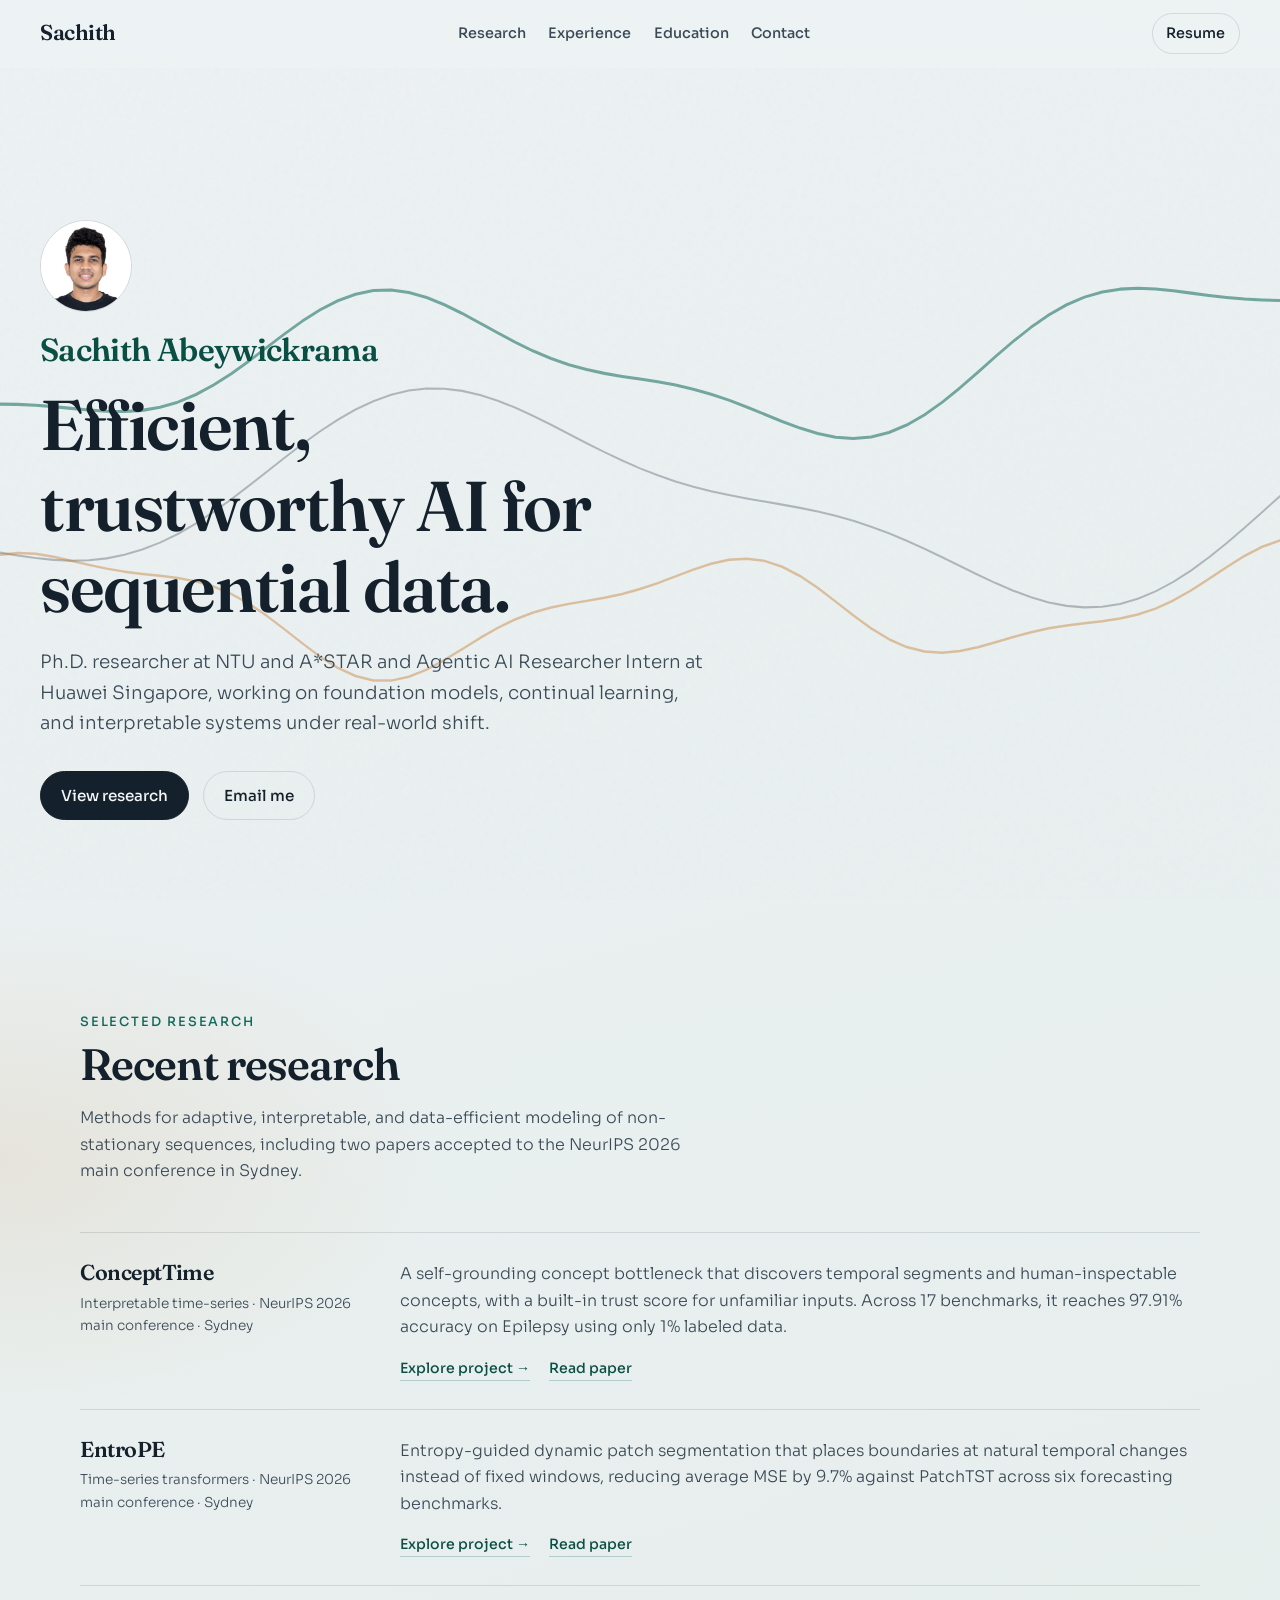
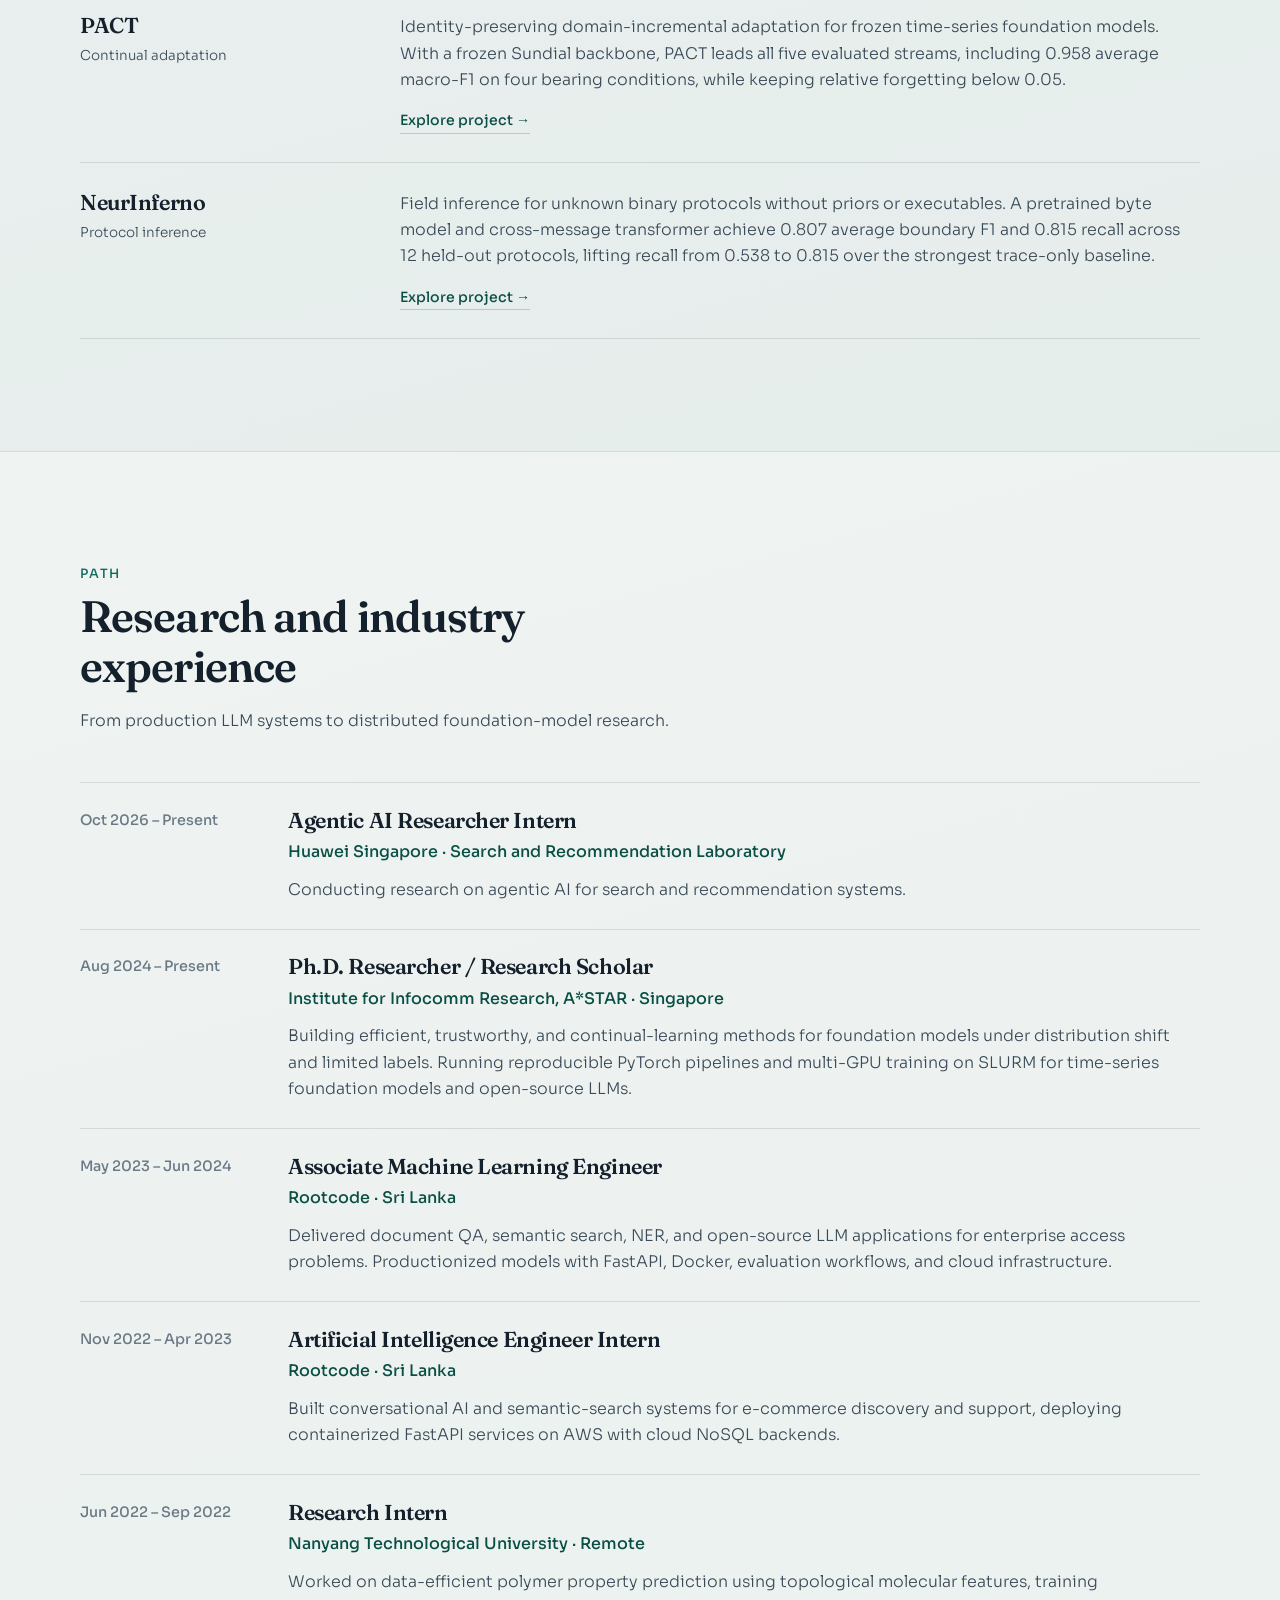
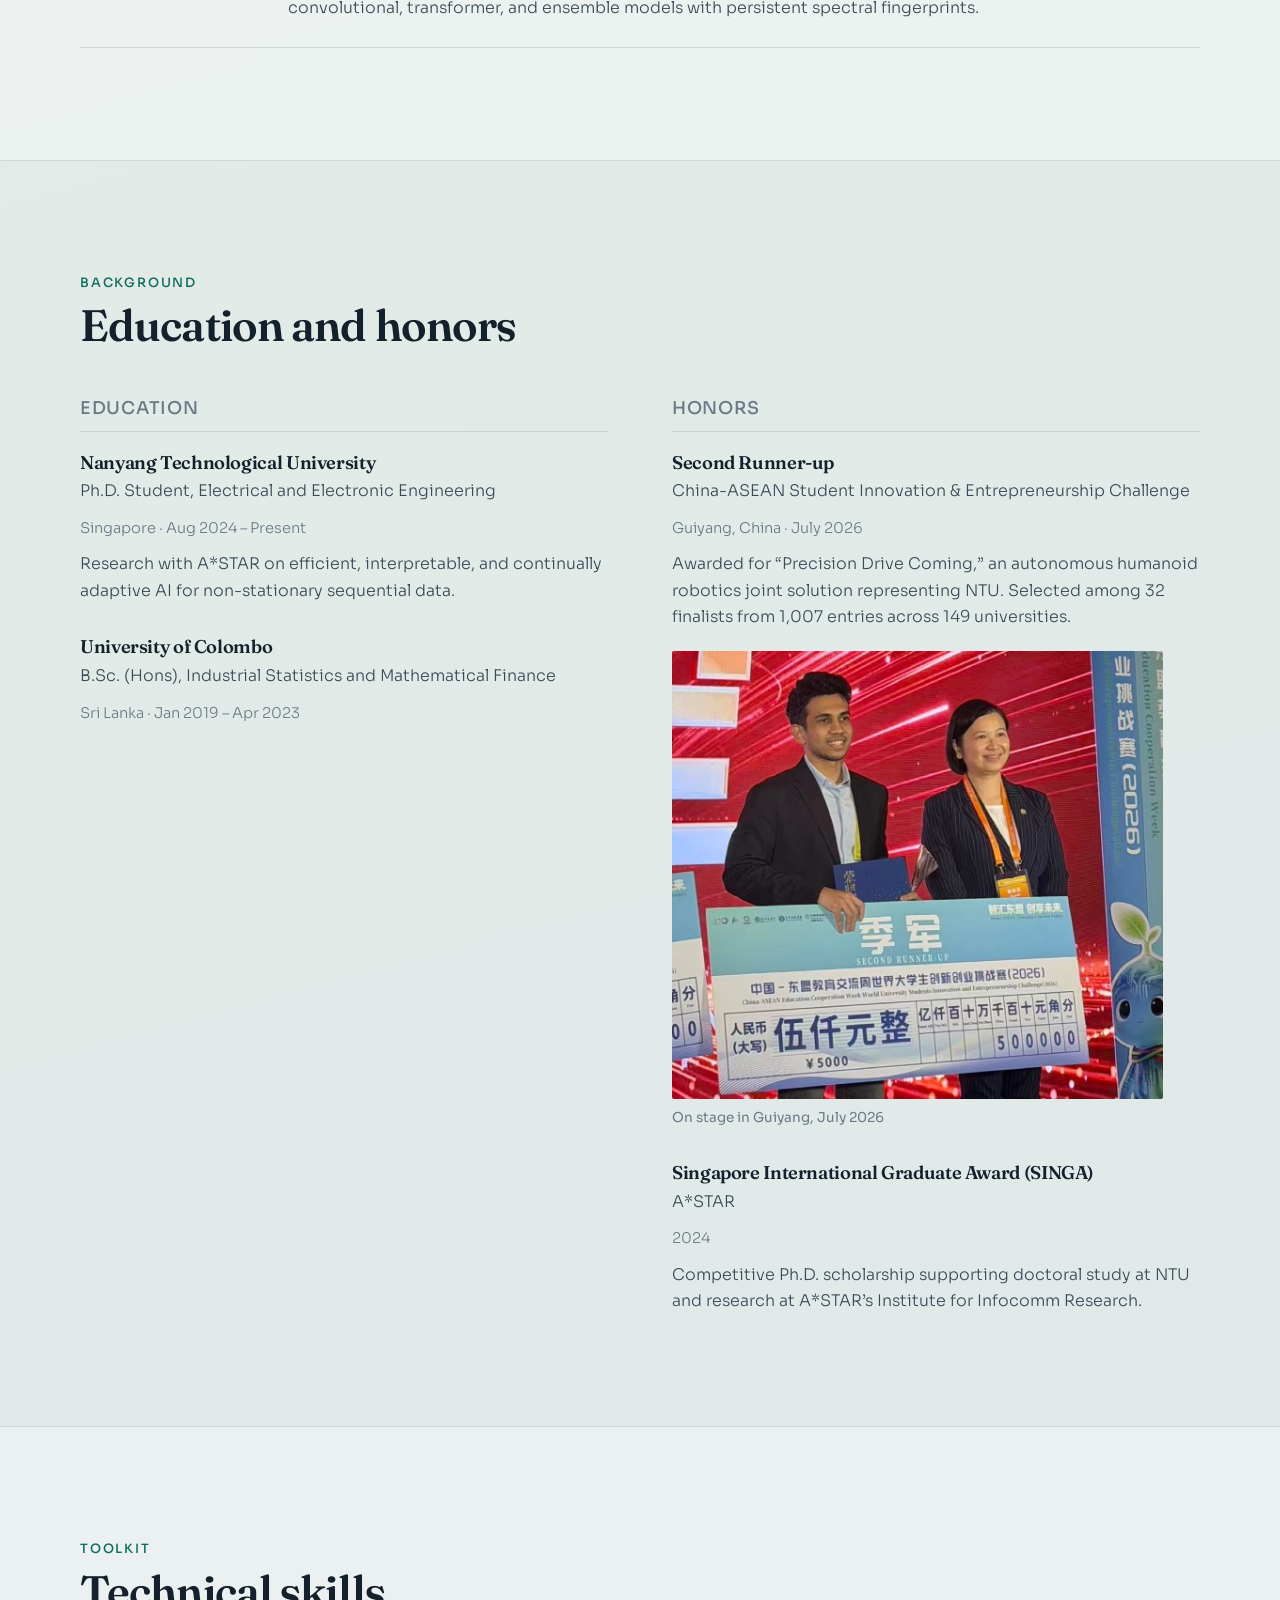
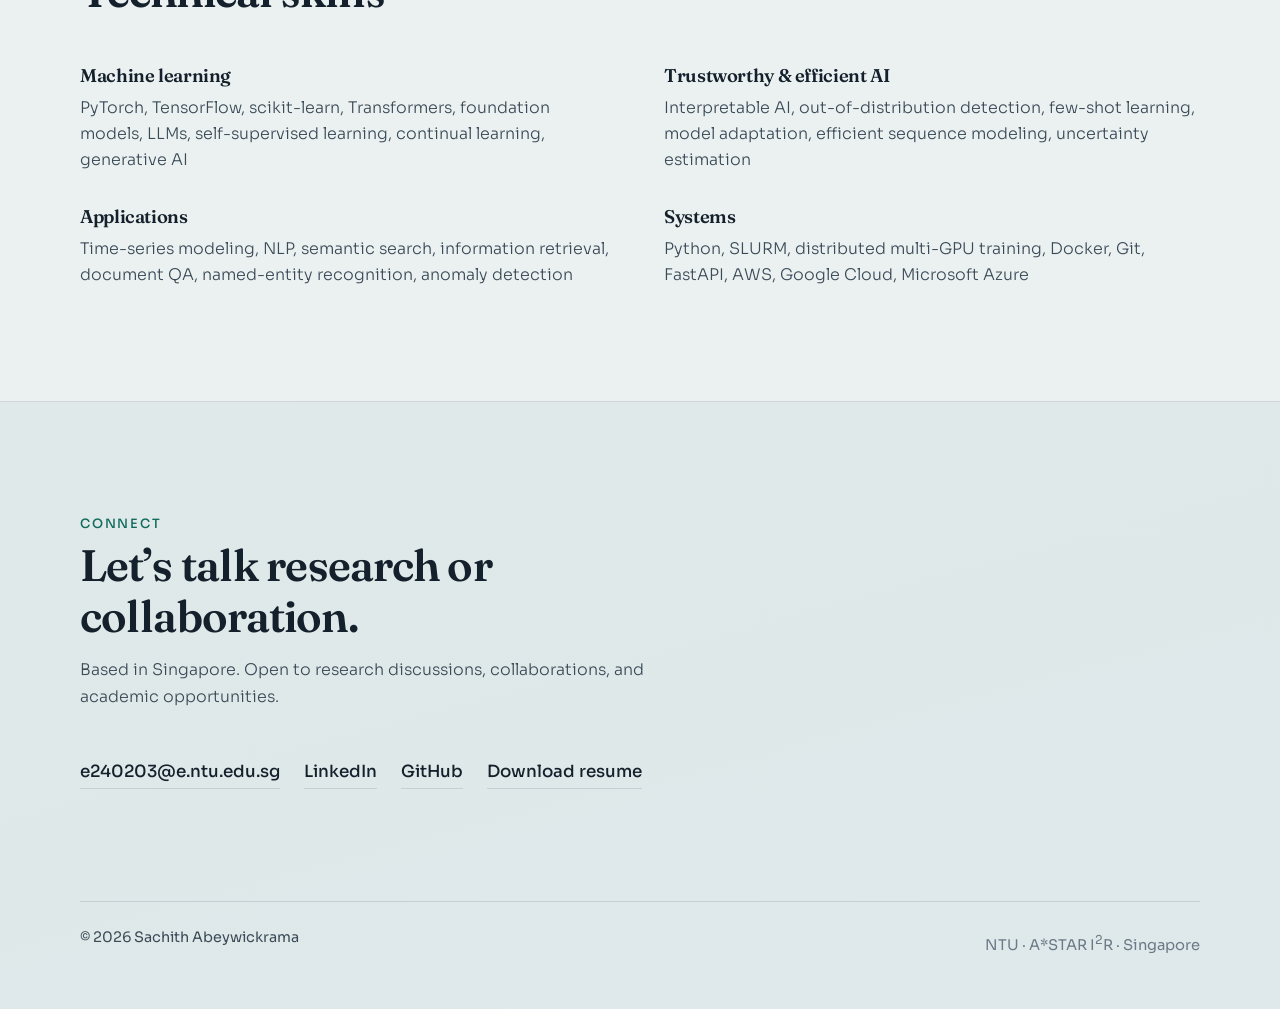
==== commit a864163f: "Update project descriptions and links for NeurIPS 2026 conference" ====
--- a/index.html
+++ b/index.html
@@ -4,7 +4,7 @@
   <meta charset="UTF-8">
   <meta name="viewport" content="width=device-width, initial-scale=1.0">
   <title>Sachith Abeywickrama | AI Research</title>
-  <meta name="description" content="Ph.D. researcher at NTU and A*STAR developing efficient, trustworthy, and adaptive AI systems for sequential data.">
+  <meta name="description" content="Ph.D. researcher at NTU and A*STAR and Agentic AI Researcher Intern at Huawei Singapore, developing efficient, trustworthy, and adaptive AI systems.">
   <meta name="author" content="Sachith Abeywickrama">
   <link rel="icon" href="favicon.svg" type="image/svg+xml">
   <link rel="preconnect" href="https://fonts.googleapis.com">
@@ -46,8 +46,8 @@
         <p class="hero-brand">Sachith Abeywickrama</p>
         <h1>Efficient, trustworthy AI for sequential data.</h1>
         <p class="hero-lead">
-          Ph.D. researcher at NTU and A*STAR working on foundation models,
-          continual learning, and interpretable systems under real-world shift.
+          Ph.D. researcher at NTU and A*STAR and Agentic AI Researcher Intern at Huawei Singapore,
+          working on foundation models, continual learning, and interpretable systems under real-world shift.
         </p>
         <div class="hero-actions">
           <a class="btn btn-primary" href="#research">View research</a>
@@ -59,9 +59,10 @@
     <section class="section" id="research">
       <div class="section-head">
         <p class="eyebrow">Selected research</p>
-        <h2>Ph.D. work under review</h2>
+        <h2>Recent research</h2>
         <p class="section-lead">
-          Methods for adaptive, interpretable, and data-efficient modeling of non-stationary sequences.
+          Methods for adaptive, interpretable, and data-efficient modeling of non-stationary sequences,
+          including two papers accepted to the NeurIPS 2026 main conference in Sydney.
         </p>
       </div>
 
@@ -69,7 +70,7 @@
         <article class="research-item reveal">
           <div class="research-meta">
             <h3><a class="research-title-link" href="research/concepttime.html">ConceptTime</a></h3>
-            <p class="tag">Interpretable time-series</p>
+            <p class="tag">Interpretable time-series · NeurIPS 2026 main conference · Sydney</p>
           </div>
           <div class="research-summary">
             <p>
@@ -87,7 +88,7 @@
         <article class="research-item reveal">
           <div class="research-meta">
             <h3><a class="research-title-link" href="research/entrope.html">EntroPE</a></h3>
-            <p class="tag">Time-series transformers</p>
+            <p class="tag">Time-series transformers · NeurIPS 2026 main conference · Sydney</p>
           </div>
           <div class="research-summary">
             <p>
@@ -131,7 +132,6 @@
             </p>
             <div class="research-actions">
               <a href="research/neurinferno.html">Explore project <span aria-hidden="true">→</span></a>
-              <a href="papers/NEURINFERNO___Sachith.pdf">Read paper</a>
             </div>
           </div>
         </article>
@@ -148,6 +148,16 @@
       </div>
 
       <ol class="timeline">
+        <li class="timeline-item reveal">
+          <div class="timeline-when">Oct 2026 – Present</div>
+          <div class="timeline-body">
+            <h3>Agentic AI Researcher Intern</h3>
+            <p class="org">Huawei Singapore · Search and Recommendation Laboratory</p>
+            <p>
+              Conducting research on agentic AI for search and recommendation systems.
+            </p>
+          </div>
+        </li>
         <li class="timeline-item reveal">
           <div class="timeline-when">Aug 2024 – Present</div>
           <div class="timeline-body">
--- a/styles.css
+++ b/styles.css
@@ -823,6 +823,8 @@
 }
 
 .result-card {
+  min-width: 0;
+  overflow: hidden;
   padding: clamp(1.4rem, 3vw, 2rem);
   background: rgba(255, 255, 255, 0.32);
   border: 1px solid var(--line);
@@ -995,6 +997,189 @@
   to {
     opacity: 1;
     transform: none;
+  }
+}
+
+@media (min-width: 1000px) {
+  .project-hero,
+  .project-section,
+  .project-navigation {
+    width: min(100% - 5rem, 1240px);
+  }
+
+  .project-hero {
+    position: relative;
+    display: grid;
+    grid-template-columns: minmax(0, 1.45fr) minmax(19rem, 0.72fr);
+    column-gap: clamp(4rem, 7vw, 7rem);
+    align-items: start;
+    min-height: calc(100svh - var(--header-h));
+    padding-top: clamp(3.5rem, 7vw, 6rem);
+    padding-bottom: clamp(4rem, 7vw, 6rem);
+  }
+
+  .project-hero .breadcrumb {
+    grid-column: 1 / -1;
+    margin-bottom: clamp(3.5rem, 6vw, 5.5rem);
+  }
+
+  .project-hero > :not(.breadcrumb):not(.project-metrics) {
+    grid-column: 1;
+  }
+
+  .project-hero h1 {
+    font-size: clamp(5rem, 7.2vw, 7rem);
+    line-height: 0.95;
+  }
+
+  .project-paper-title {
+    max-width: 40rem;
+  }
+
+  .project-lead {
+    max-width: 42rem;
+  }
+
+  .project-metrics {
+    grid-column: 2;
+    grid-row: 2 / span 6;
+    grid-template-columns: 1fr;
+    align-self: stretch;
+    margin-top: 0;
+  }
+
+  .project-metric {
+    display: flex;
+    min-height: 0;
+    padding: clamp(1.5rem, 2.5vw, 2.15rem);
+    flex-direction: column;
+    justify-content: space-between;
+  }
+
+  .project-metric strong {
+    font-size: clamp(2.35rem, 3.4vw, 3.5rem);
+  }
+
+  .project-metric span {
+    max-width: 28ch;
+    margin-top: 1.5rem;
+  }
+
+  .project-section {
+    display: grid;
+    grid-template-columns: minmax(14rem, 0.32fr) minmax(0, 0.68fr);
+    column-gap: clamp(4rem, 7vw, 7rem);
+    row-gap: 2rem;
+    align-items: start;
+    padding-top: clamp(4.5rem, 7vw, 6rem);
+    padding-bottom: clamp(4.5rem, 7vw, 6rem);
+  }
+
+  .project-section-head {
+    position: sticky;
+    top: calc(var(--header-h) + 2rem);
+    grid-column: 1;
+    grid-row: 1;
+    grid-template-columns: 1fr;
+    gap: 0.65rem;
+    margin: 0;
+    padding-top: 1.25rem;
+    border-top: 3px solid var(--project-accent);
+  }
+
+  .project-section-head .section-number {
+    padding: 0;
+  }
+
+  .project-section h2 {
+    max-width: 13ch;
+    font-size: clamp(2rem, 3vw, 2.85rem);
+  }
+
+  .project-section > :not(.project-section-head) {
+    grid-column: 2;
+  }
+
+  .project-two-col {
+    grid-template-columns: minmax(0, 1.08fr) minmax(16rem, 0.92fr);
+    gap: clamp(2.25rem, 4vw, 3.5rem);
+  }
+
+  .project-copy {
+    font-size: 1.02rem;
+    line-height: 1.8;
+  }
+
+  .insight-card {
+    min-height: 100%;
+  }
+
+  .method-grid {
+    grid-template-columns: repeat(2, minmax(0, 1fr));
+    gap: 1.25rem;
+  }
+
+  .method-step {
+    min-height: 15rem;
+    padding: 1.75rem;
+  }
+
+  .method-step::before {
+    margin-bottom: 2rem;
+  }
+
+  .results-grid {
+    grid-template-columns: repeat(2, minmax(0, 1fr));
+    gap: 1.25rem;
+  }
+
+  .result-card {
+    min-height: 15.5rem;
+    display: flex;
+    flex-direction: column;
+  }
+
+  .result-card:nth-child(3) {
+    grid-column: 1 / -1;
+    min-height: 12.5rem;
+  }
+
+  .result-card .result-value {
+    font-size: clamp(2rem, 3vw, 2.8rem);
+  }
+
+  .result-card p:last-child {
+    margin-top: auto;
+    padding-top: 1rem;
+  }
+
+  .results-table-wrap {
+    margin-top: 0;
+  }
+
+  .project-note {
+    margin-top: -0.5rem;
+  }
+
+  .project-navigation {
+    padding-top: 4.5rem;
+    padding-bottom: 5.5rem;
+  }
+
+  .project-nav-grid {
+    gap: 1.25rem;
+  }
+
+  .project-nav-card {
+    display: flex;
+    min-height: 12rem;
+    flex-direction: column;
+    justify-content: space-between;
+    padding: 1.75rem;
+  }
+
+  .project-nav-card strong {
+    margin-top: 2.5rem;
   }
 }
 
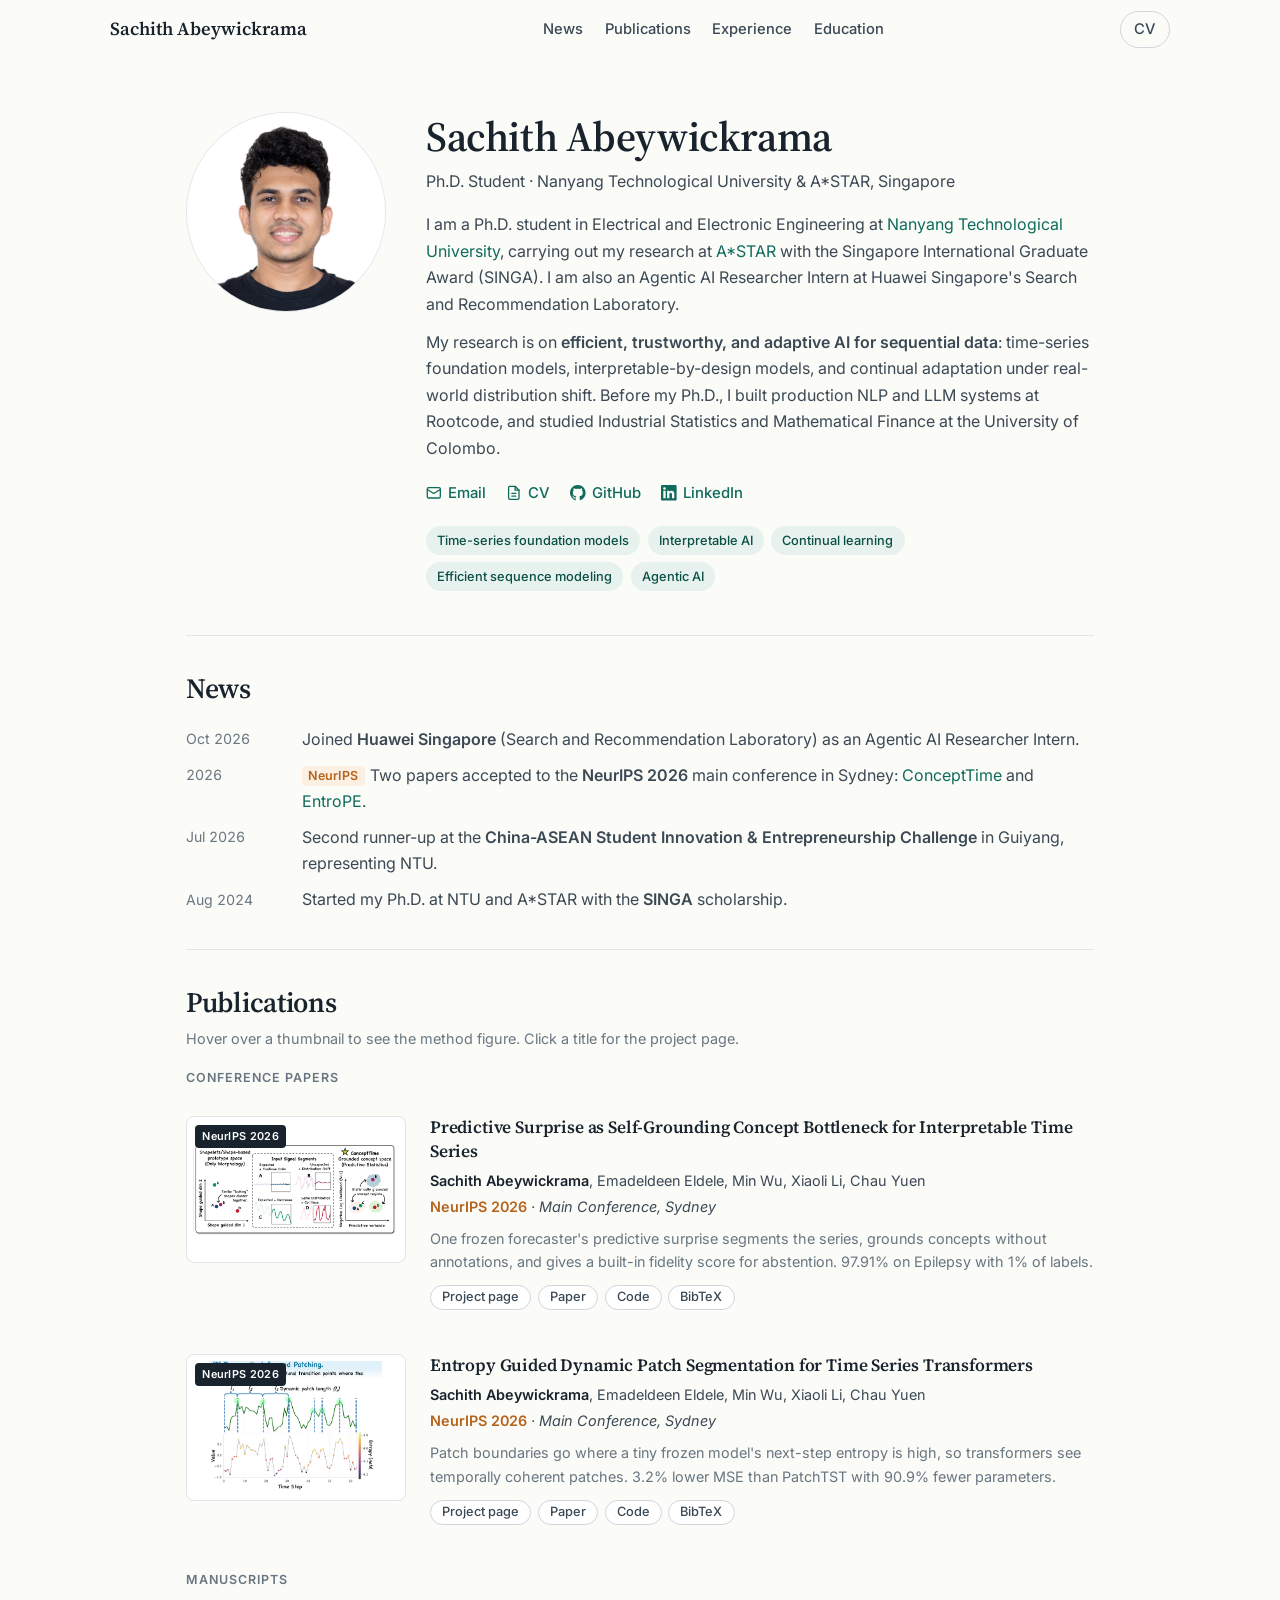
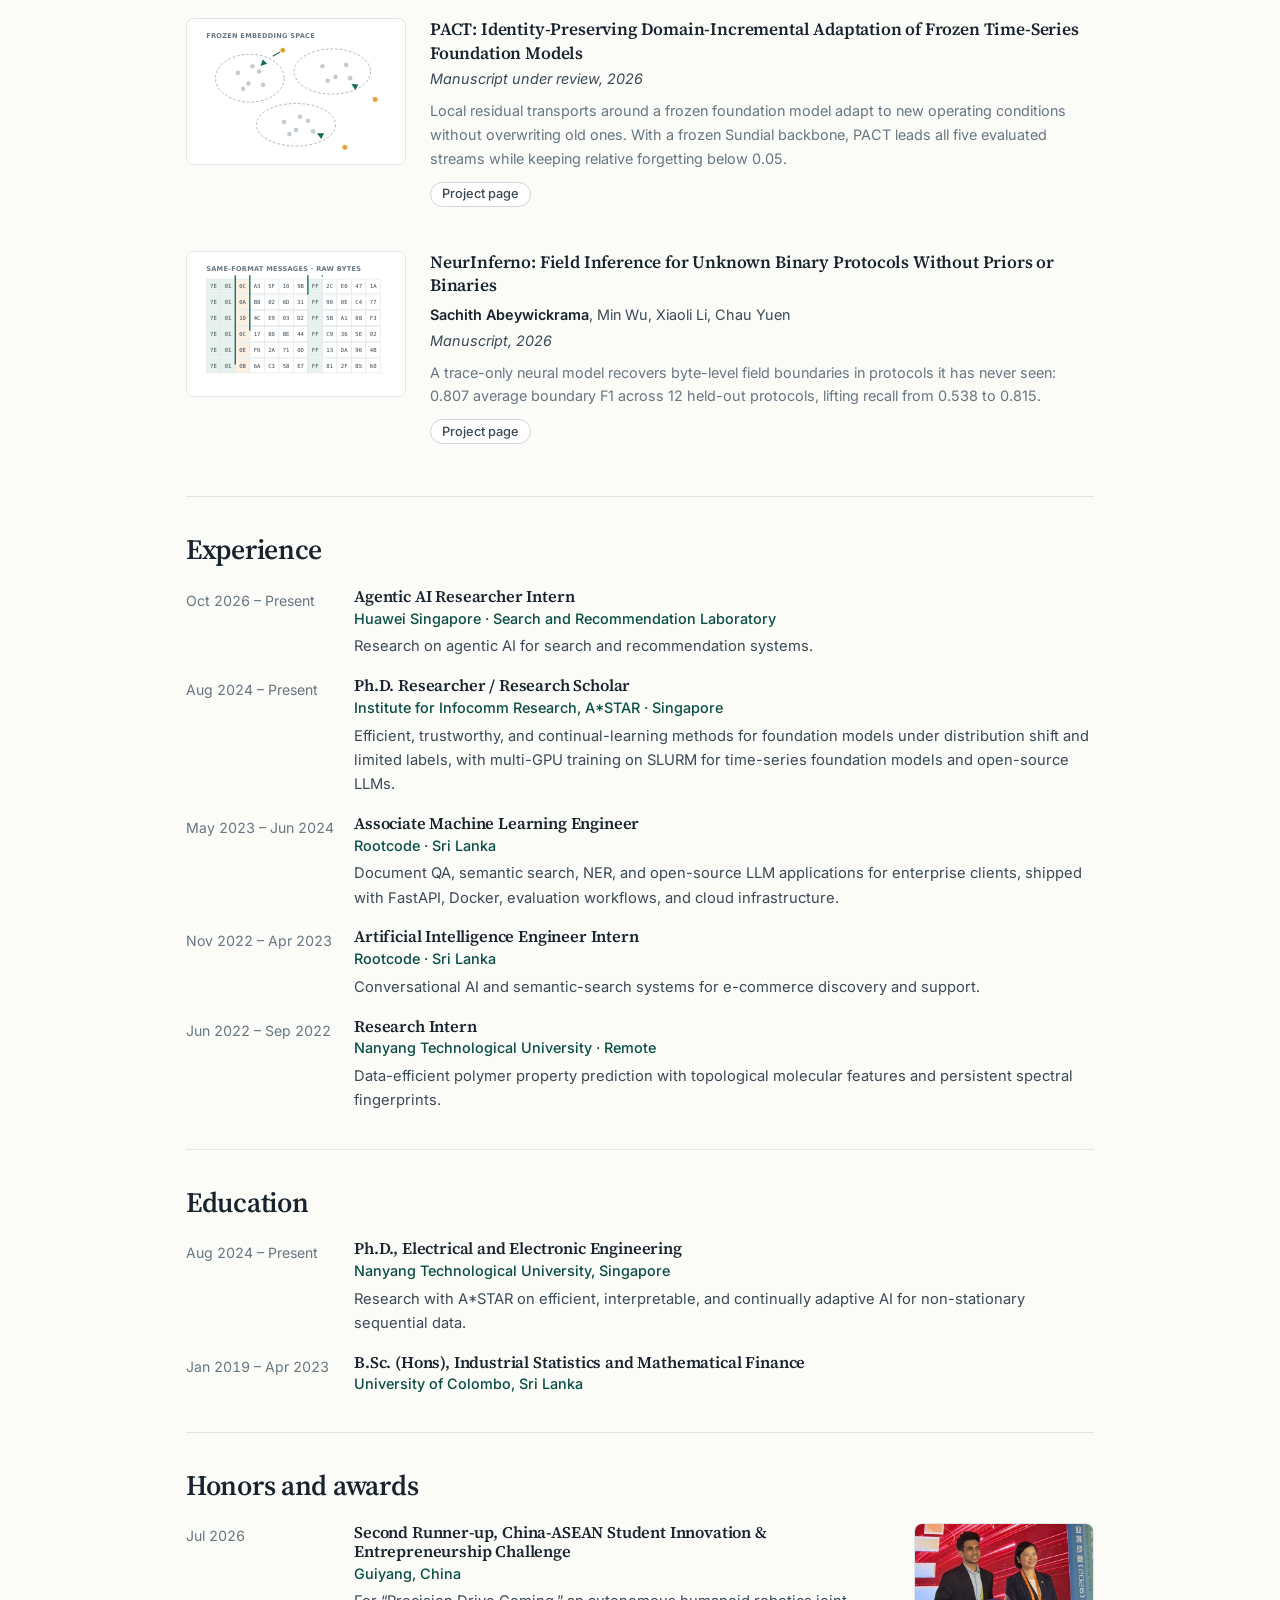
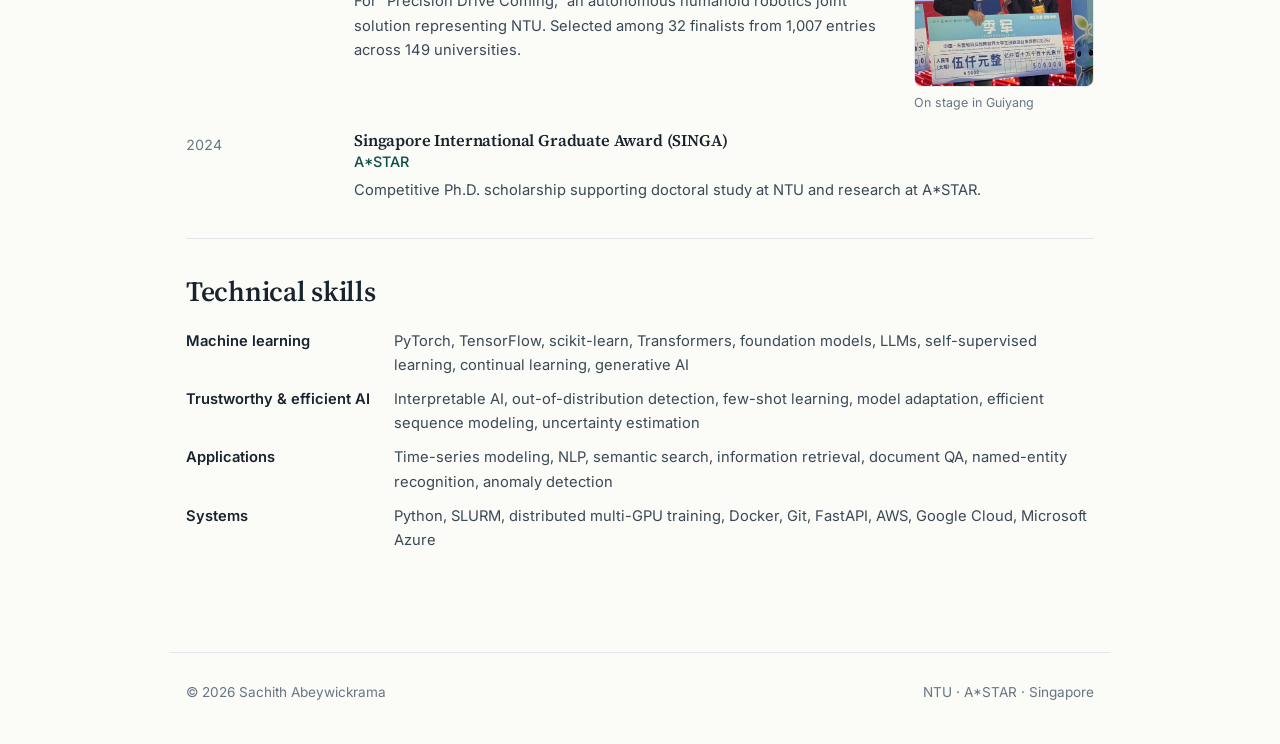
==== commit af673c61: "Refactor code structure for improved readability and maintainability" ====
--- a/index.html
+++ b/index.html
@@ -3,307 +3,298 @@
 <head>
   <meta charset="UTF-8">
   <meta name="viewport" content="width=device-width, initial-scale=1.0">
-  <title>Sachith Abeywickrama | AI Research</title>
-  <meta name="description" content="Ph.D. researcher at NTU and A*STAR and Agentic AI Researcher Intern at Huawei Singapore, developing efficient, trustworthy, and adaptive AI systems.">
+  <title>Sachith Abeywickrama</title>
+  <meta name="description" content="Sachith Abeywickrama: Ph.D. student at NTU Singapore and A*STAR working on efficient, trustworthy, and adaptive AI for sequential data. Two papers at NeurIPS 2026.">
   <meta name="author" content="Sachith Abeywickrama">
+  <meta property="og:type" content="website">
+  <meta property="og:title" content="Sachith Abeywickrama">
+  <meta property="og:description" content="Ph.D. student at NTU and A*STAR. Efficient, trustworthy, and adaptive AI for sequential data.">
+  <meta property="og:image" content="https://sachithx.github.io/assets/profile.jpg">
+  <meta property="og:url" content="https://sachithx.github.io/">
   <link rel="icon" href="favicon.svg" type="image/svg+xml">
   <link rel="preconnect" href="https://fonts.googleapis.com">
   <link rel="preconnect" href="https://fonts.gstatic.com" crossorigin>
-  <link href="https://fonts.googleapis.com/css2?family=Fraunces:opsz,wght@9..144,500;9..144,600;9..144,700&amp;family=Sora:wght@300;400;500;600&amp;display=swap" rel="stylesheet">
+  <link href="https://fonts.googleapis.com/css2?family=Inter:wght@400;500;600;700&amp;family=Source+Serif+4:opsz,wght@8..60,500;8..60,600;8..60,700&amp;display=swap" rel="stylesheet">
   <link rel="stylesheet" href="styles.css">
+  <script>document.documentElement.classList.add("js");</script>
 </head>
 <body>
-  <div class="noise" aria-hidden="true"></div>
-
   <header class="site-header">
-    <a class="logo" href="#top">Sachith</a>
+    <a class="logo" href="#top">Sachith Abeywickrama</a>
     <nav class="nav" aria-label="Primary">
-      <a href="#research">Research</a>
+      <a href="#news">News</a>
+      <a href="#publications">Publications</a>
       <a href="#experience">Experience</a>
       <a href="#education">Education</a>
-      <a href="#contact">Contact</a>
     </nav>
-    <a class="nav-cta" href="resume.pdf" download>Resume</a>
+    <a class="nav-cta" href="resume.pdf">CV</a>
   </header>
 
-  <main id="top">
-    <section class="hero">
-      <div class="hero-signal" aria-hidden="true">
-        <svg class="wave" viewBox="0 0 1200 600" preserveAspectRatio="none">
-          <path class="wave-path wave-a" d=""></path>
-          <path class="wave-path wave-b" d=""></path>
-          <path class="wave-path wave-c" d=""></path>
-        </svg>
+  <main class="home" id="top">
+    <section class="intro">
+      <img class="intro-photo" src="assets/profile.jpg" alt="Portrait of Sachith Abeywickrama" width="200" height="200">
+      <div>
+        <h1 class="intro-name">Sachith Abeywickrama</h1>
+        <p class="intro-role">Ph.D. Student · Nanyang Technological University &amp; A*STAR, Singapore</p>
+        <div class="intro-bio">
+          <p>
+            I am a Ph.D. student in Electrical and Electronic Engineering at <a href="https://www.ntu.edu.sg" target="_blank" rel="noopener noreferrer">Nanyang Technological University</a>,
+            carrying out my research at <a href="https://www.a-star.edu.sg" target="_blank" rel="noopener noreferrer">A*STAR</a> with the Singapore International Graduate Award (SINGA).
+            I am also an Agentic AI Researcher Intern at Huawei Singapore's Search and Recommendation Laboratory.
+          </p>
+          <p>
+            My research is on <strong>efficient, trustworthy, and adaptive AI for sequential data</strong>: time-series foundation models,
+            interpretable-by-design models, and continual adaptation under real-world distribution shift. Before my Ph.D., I built production
+            NLP and LLM systems at Rootcode, and studied Industrial Statistics and Mathematical Finance at the University of Colombo.
+          </p>
+        </div>
+        <div class="intro-links">
+          <a href="mailto:e240203@e.ntu.edu.sg">
+            <svg viewBox="0 0 24 24" fill="none" stroke="currentColor" stroke-width="2" stroke-linecap="round" stroke-linejoin="round" aria-hidden="true"><rect x="2" y="4" width="20" height="16" rx="2"/><path d="m22 7-10 6L2 7"/></svg>
+            Email
+          </a>
+          <a href="resume.pdf">
+            <svg viewBox="0 0 24 24" fill="none" stroke="currentColor" stroke-width="2" stroke-linecap="round" stroke-linejoin="round" aria-hidden="true"><path d="M14 2H6a2 2 0 0 0-2 2v16a2 2 0 0 0 2 2h12a2 2 0 0 0 2-2V8z"/><path d="M14 2v6h6M9 13h6M9 17h6"/></svg>
+            CV
+          </a>
+          <a href="https://github.com/Sachithx" target="_blank" rel="noopener noreferrer">
+            <svg viewBox="0 0 16 16" fill="currentColor" aria-hidden="true"><path d="M8 0C3.58 0 0 3.58 0 8c0 3.54 2.29 6.53 5.47 7.59.4.07.55-.17.55-.38 0-.19-.01-.82-.01-1.49-2.01.37-2.53-.49-2.69-.94-.09-.23-.48-.94-.82-1.13-.28-.15-.68-.52-.01-.53.63-.01 1.08.58 1.23.82.72 1.21 1.87.87 2.33.66.07-.52.28-.87.51-1.07-1.78-.2-3.64-.89-3.64-3.95 0-.87.31-1.59.82-2.15-.08-.2-.36-1.02.08-2.12 0 0 .67-.21 2.2.82.64-.18 1.32-.27 2-.27.68 0 1.36.09 2 .27 1.53-1.04 2.2-.82 2.2-.82.44 1.1.16 1.92.08 2.12.51.56.82 1.27.82 2.15 0 3.07-1.87 3.75-3.65 3.95.29.25.54.73.54 1.48 0 1.07-.01 1.93-.01 2.2 0 .21.15.46.55.38A8.013 8.013 0 0 0 16 8c0-4.42-3.58-8-8-8z"/></svg>
+            GitHub
+          </a>
+          <a href="https://linkedin.com/in/sachithabey" target="_blank" rel="noopener noreferrer">
+            <svg viewBox="0 0 24 24" fill="currentColor" aria-hidden="true"><path d="M20.45 20.45h-3.56v-5.57c0-1.33-.02-3.04-1.85-3.04-1.86 0-2.14 1.45-2.14 2.94v5.67H9.35V9h3.41v1.56h.05c.48-.9 1.64-1.85 3.37-1.85 3.6 0 4.27 2.37 4.27 5.46v6.28zM5.34 7.43a2.06 2.06 0 1 1 0-4.13 2.06 2.06 0 0 1 0 4.13zM7.12 20.45H3.56V9h3.56v11.45zM22.22 0H1.77C.79 0 0 .77 0 1.73v20.54C0 23.23.79 24 1.77 24h20.45c.98 0 1.78-.77 1.78-1.73V1.73C24 .77 23.2 0 22.22 0z"/></svg>
+            LinkedIn
+          </a>
+        </div>
+        <ul class="interests" aria-label="Research interests">
+          <li>Time-series foundation models</li>
+          <li>Interpretable AI</li>
+          <li>Continual learning</li>
+          <li>Efficient sequence modeling</li>
+          <li>Agentic AI</li>
+        </ul>
       </div>
-      <div class="hero-copy">
-        <img
-          class="hero-portrait"
-          src="assets/profile.jpg"
-          alt="Portrait of Sachith Abeywickrama"
-          width="120"
-          height="120"
-        >
-        <p class="hero-brand">Sachith Abeywickrama</p>
-        <h1>Efficient, trustworthy AI for sequential data.</h1>
-        <p class="hero-lead">
-          Ph.D. researcher at NTU and A*STAR and Agentic AI Researcher Intern at Huawei Singapore,
-          working on foundation models, continual learning, and interpretable systems under real-world shift.
-        </p>
-        <div class="hero-actions">
-          <a class="btn btn-primary" href="#research">View research</a>
-          <a class="btn btn-ghost" href="mailto:e240203@e.ntu.edu.sg">Email me</a>
-        </div>
-      </div>
-    </section>
-
-    <section class="section" id="research">
-      <div class="section-head">
-        <p class="eyebrow">Selected research</p>
-        <h2>Recent research</h2>
-        <p class="section-lead">
-          Methods for adaptive, interpretable, and data-efficient modeling of non-stationary sequences,
-          including two papers accepted to the NeurIPS 2026 main conference in Sydney.
-        </p>
-      </div>
-
-      <div class="research-list">
-        <article class="research-item reveal">
-          <div class="research-meta">
-            <h3><a class="research-title-link" href="research/concepttime.html">ConceptTime</a></h3>
-            <p class="tag">Interpretable time-series · NeurIPS 2026 main conference · Sydney</p>
-          </div>
-          <div class="research-summary">
-            <p>
-              A self-grounding concept bottleneck that discovers temporal segments and human-inspectable
-              concepts, with a built-in trust score for unfamiliar inputs. Across 17 benchmarks, it reaches
-              97.91% accuracy on Epilepsy using only 1% labeled data.
-            </p>
-            <div class="research-actions">
-              <a href="research/concepttime.html">Explore project <span aria-hidden="true">→</span></a>
-              <a href="papers/ConceptTime.pdf">Read paper</a>
-            </div>
-          </div>
-        </article>
-
-        <article class="research-item reveal">
-          <div class="research-meta">
-            <h3><a class="research-title-link" href="research/entrope.html">EntroPE</a></h3>
-            <p class="tag">Time-series transformers · NeurIPS 2026 main conference · Sydney</p>
-          </div>
-          <div class="research-summary">
-            <p>
-              Entropy-guided dynamic patch segmentation that places boundaries at natural temporal changes
-              instead of fixed windows, reducing average MSE by 9.7% against PatchTST across six forecasting benchmarks.
-            </p>
-            <div class="research-actions">
-              <a href="research/entrope.html">Explore project <span aria-hidden="true">→</span></a>
-              <a href="papers/EntroPE.pdf">Read paper</a>
-            </div>
-          </div>
-        </article>
-
-        <article class="research-item reveal">
-          <div class="research-meta">
-            <h3><a class="research-title-link" href="research/pact.html">PACT</a></h3>
-            <p class="tag">Continual adaptation</p>
-          </div>
-          <div class="research-summary">
-            <p>
-              Identity-preserving domain-incremental adaptation for frozen time-series foundation models.
-              With a frozen Sundial backbone, PACT leads all five evaluated streams, including 0.958 average
-              macro-F1 on four bearing conditions, while keeping relative forgetting below 0.05.
-            </p>
-            <div class="research-actions">
-              <a href="research/pact.html">Explore project <span aria-hidden="true">→</span></a>
-            </div>
-          </div>
-        </article>
-
-        <article class="research-item reveal">
-          <div class="research-meta">
-            <h3><a class="research-title-link" href="research/neurinferno.html">NeurInferno</a></h3>
-            <p class="tag">Protocol inference</p>
-          </div>
-          <div class="research-summary">
-            <p>
-              Field inference for unknown binary protocols without priors or executables. A pretrained byte model
-              and cross-message transformer achieve 0.807 average boundary F1 and 0.815 recall across 12 held-out
-              protocols, lifting recall from 0.538 to 0.815 over the strongest trace-only baseline.
-            </p>
-            <div class="research-actions">
-              <a href="research/neurinferno.html">Explore project <span aria-hidden="true">→</span></a>
-            </div>
-          </div>
-        </article>
-      </div>
-    </section>
-
-    <section class="section band" id="experience">
-      <div class="section-head">
-        <p class="eyebrow">Path</p>
-        <h2>Research and industry experience</h2>
-        <p class="section-lead">
-          From production LLM systems to distributed foundation-model research.
-        </p>
-      </div>
-
-      <ol class="timeline">
-        <li class="timeline-item reveal">
-          <div class="timeline-when">Oct 2026 – Present</div>
-          <div class="timeline-body">
+    </section>
+
+    <section class="home-section" id="news">
+      <h2>News</h2>
+      <ul class="news-list">
+        <li><span class="news-date">Oct 2026</span><span>Joined <strong>Huawei Singapore</strong> (Search and Recommendation Laboratory) as an Agentic AI Researcher Intern.</span></li>
+        <li><span class="news-date">2026</span><span><span class="news-hl">NeurIPS</span>Two papers accepted to the <strong>NeurIPS 2026</strong> main conference in Sydney: <a href="research/concepttime.html">ConceptTime</a> and <a href="research/entrope.html">EntroPE</a>.</span></li>
+        <li><span class="news-date">Jul 2026</span><span>Second runner-up at the <strong>China-ASEAN Student Innovation &amp; Entrepreneurship Challenge</strong> in Guiyang, representing NTU.</span></li>
+        <li><span class="news-date">Aug 2024</span><span>Started my Ph.D. at NTU and A*STAR with the <strong>SINGA</strong> scholarship.</span></li>
+      </ul>
+    </section>
+
+    <section class="home-section" id="publications">
+      <h2>Publications</h2>
+      <p class="section-note">Hover over a thumbnail to see the method figure. Click a title for the project page.</p>
+
+      <h3 class="pub-group-title">Conference papers</h3>
+      <ol class="pub-list">
+        <li class="pub reveal">
+          <a class="pub-thumb" href="research/concepttime.html" aria-label="ConceptTime project page">
+            <span class="pub-venue-badge">NeurIPS 2026</span>
+            <img class="thumb-main" src="assets/research/concepttime/thumb.png" alt="ConceptTime: shape-based versus predictive-geometry concept spaces" width="762" height="362" loading="lazy">
+            <img class="thumb-alt" src="assets/research/concepttime/fig2-method.png" alt="" width="1124" height="707" loading="lazy">
+          </a>
+          <div>
+            <h3 class="pub-title"><a href="research/concepttime.html">Predictive Surprise as Self-Grounding Concept Bottleneck for Interpretable Time Series</a></h3>
+            <p class="pub-authors"><span class="me">Sachith Abeywickrama</span>, Emadeldeen Eldele, Min Wu, Xiaoli Li, Chau Yuen</p>
+            <p class="pub-venue"><strong>NeurIPS 2026</strong> · Main Conference, Sydney</p>
+            <p class="pub-tldr">One frozen forecaster's predictive surprise segments the series, grounds concepts without annotations, and gives a built-in fidelity score for abstention. 97.91% on Epilepsy with 1% of labels.</p>
+            <div class="pub-links">
+              <a class="pill" href="research/concepttime.html">Project page</a>
+              <a class="pill" href="papers/ConceptTime.pdf">Paper</a>
+              <a class="pill" href="https://github.com/Sachithx/ConceptTime" target="_blank" rel="noopener noreferrer">Code</a>
+              <button class="pill" type="button" data-bib-toggle="bib-concepttime">BibTeX</button>
+            </div>
+            <pre class="code-block bibtex" id="bib-concepttime"><button class="copy-btn" type="button">Copy</button><code>@inproceedings{abeywickrama2026concepttime,
+  title     = {Predictive Surprise as Self-Grounding Concept Bottleneck
+               for Interpretable Time Series},
+  author    = {Abeywickrama, Sachith and Eldele, Emadeldeen and Wu, Min
+               and Li, Xiaoli and Yuen, Chau},
+  booktitle = {Advances in Neural Information Processing Systems (NeurIPS)},
+  year      = {2026}
+}</code></pre>
+          </div>
+        </li>
+
+        <li class="pub reveal">
+          <a class="pub-thumb" href="research/entrope.html" aria-label="EntroPE project page">
+            <span class="pub-venue-badge">NeurIPS 2026</span>
+            <img class="thumb-main" src="assets/research/entrope/thumb.png" alt="EntroPE: patch boundaries placed at entropy peaks" width="563" height="417" loading="lazy">
+            <img class="thumb-alt" src="assets/research/entrope/fig2-architecture.png" alt="" width="1124" height="651" loading="lazy">
+          </a>
+          <div>
+            <h3 class="pub-title"><a href="research/entrope.html">Entropy Guided Dynamic Patch Segmentation for Time Series Transformers</a></h3>
+            <p class="pub-authors"><span class="me">Sachith Abeywickrama</span>, Emadeldeen Eldele, Min Wu, Xiaoli Li, Chau Yuen</p>
+            <p class="pub-venue"><strong>NeurIPS 2026</strong> · Main Conference, Sydney</p>
+            <p class="pub-tldr">Patch boundaries go where a tiny frozen model's next-step entropy is high, so transformers see temporally coherent patches. 3.2% lower MSE than PatchTST with 90.9% fewer parameters.</p>
+            <div class="pub-links">
+              <a class="pill" href="research/entrope.html">Project page</a>
+              <a class="pill" href="papers/EntroPE.pdf">Paper</a>
+              <a class="pill" href="https://github.com/Sachithx/EntroPE" target="_blank" rel="noopener noreferrer">Code</a>
+              <button class="pill" type="button" data-bib-toggle="bib-entrope">BibTeX</button>
+            </div>
+            <pre class="code-block bibtex" id="bib-entrope"><button class="copy-btn" type="button">Copy</button><code>@inproceedings{abeywickrama2026entrope,
+  title     = {Entropy Guided Dynamic Patch Segmentation
+               for Time Series Transformers},
+  author    = {Abeywickrama, Sachith and Eldele, Emadeldeen and Wu, Min
+               and Li, Xiaoli and Yuen, Chau},
+  booktitle = {Advances in Neural Information Processing Systems (NeurIPS)},
+  year      = {2026}
+}</code></pre>
+          </div>
+        </li>
+      </ol>
+
+      <h3 class="pub-group-title">Manuscripts</h3>
+      <ol class="pub-list">
+        <li class="pub reveal">
+          <a class="pub-thumb single" href="research/pact.html" aria-label="PACT project page">
+            <img src="assets/research/pact-thumb.svg" alt="Illustration: shifted embeddings transported back into local charts of a frozen embedding space" width="300" height="200" loading="lazy">
+          </a>
+          <div>
+            <h3 class="pub-title"><a href="research/pact.html">PACT: Identity-Preserving Domain-Incremental Adaptation of Frozen Time-Series Foundation Models</a></h3>
+            <p class="pub-venue">Manuscript under review, 2026</p>
+            <p class="pub-tldr">Local residual transports around a frozen foundation model adapt to new operating conditions without overwriting old ones. With a frozen Sundial backbone, PACT leads all five evaluated streams while keeping relative forgetting below 0.05.</p>
+            <div class="pub-links">
+              <a class="pill" href="research/pact.html">Project page</a>
+            </div>
+          </div>
+        </li>
+
+        <li class="pub reveal">
+          <a class="pub-thumb single" href="research/neurinferno.html" aria-label="NeurInferno project page">
+            <img src="assets/research/neurinferno-thumb.svg" alt="Illustration: raw bytes from several protocol messages with inferred field boundaries" width="300" height="200" loading="lazy">
+          </a>
+          <div>
+            <h3 class="pub-title"><a href="research/neurinferno.html">NeurInferno: Field Inference for Unknown Binary Protocols Without Priors or Binaries</a></h3>
+            <p class="pub-authors"><span class="me">Sachith Abeywickrama</span>, Min Wu, Xiaoli Li, Chau Yuen</p>
+            <p class="pub-venue">Manuscript, 2026</p>
+            <p class="pub-tldr">A trace-only neural model recovers byte-level field boundaries in protocols it has never seen: 0.807 average boundary F1 across 12 held-out protocols, lifting recall from 0.538 to 0.815.</p>
+            <div class="pub-links">
+              <a class="pill" href="research/neurinferno.html">Project page</a>
+            </div>
+          </div>
+        </li>
+      </ol>
+    </section>
+
+    <section class="home-section" id="experience">
+      <h2>Experience</h2>
+      <ol class="cv-list">
+        <li>
+          <span class="cv-when">Oct 2026 – Present</span>
+          <div>
             <h3>Agentic AI Researcher Intern</h3>
-            <p class="org">Huawei Singapore · Search and Recommendation Laboratory</p>
-            <p>
-              Conducting research on agentic AI for search and recommendation systems.
-            </p>
-          </div>
-        </li>
-        <li class="timeline-item reveal">
-          <div class="timeline-when">Aug 2024 – Present</div>
-          <div class="timeline-body">
+            <p class="cv-org">Huawei Singapore · Search and Recommendation Laboratory</p>
+            <p>Research on agentic AI for search and recommendation systems.</p>
+          </div>
+        </li>
+        <li>
+          <span class="cv-when">Aug 2024 – Present</span>
+          <div>
             <h3>Ph.D. Researcher / Research Scholar</h3>
-            <p class="org">Institute for Infocomm Research, A*STAR · Singapore</p>
-            <p>
-              Building efficient, trustworthy, and continual-learning methods for foundation models under
-              distribution shift and limited labels. Running reproducible PyTorch pipelines and multi-GPU
-              training on SLURM for time-series foundation models and open-source LLMs.
-            </p>
-          </div>
-        </li>
-        <li class="timeline-item reveal">
-          <div class="timeline-when">May 2023 – Jun 2024</div>
-          <div class="timeline-body">
+            <p class="cv-org">Institute for Infocomm Research, A*STAR · Singapore</p>
+            <p>Efficient, trustworthy, and continual-learning methods for foundation models under distribution shift and limited labels, with multi-GPU training on SLURM for time-series foundation models and open-source LLMs.</p>
+          </div>
+        </li>
+        <li>
+          <span class="cv-when">May 2023 – Jun 2024</span>
+          <div>
             <h3>Associate Machine Learning Engineer</h3>
-            <p class="org">Rootcode · Sri Lanka</p>
-            <p>
-              Delivered document QA, semantic search, NER, and open-source LLM applications for enterprise
-              access problems. Productionized models with FastAPI, Docker, evaluation workflows, and cloud infrastructure.
-            </p>
-          </div>
-        </li>
-        <li class="timeline-item reveal">
-          <div class="timeline-when">Nov 2022 – Apr 2023</div>
-          <div class="timeline-body">
+            <p class="cv-org">Rootcode · Sri Lanka</p>
+            <p>Document QA, semantic search, NER, and open-source LLM applications for enterprise clients, shipped with FastAPI, Docker, evaluation workflows, and cloud infrastructure.</p>
+          </div>
+        </li>
+        <li>
+          <span class="cv-when">Nov 2022 – Apr 2023</span>
+          <div>
             <h3>Artificial Intelligence Engineer Intern</h3>
-            <p class="org">Rootcode · Sri Lanka</p>
-            <p>
-              Built conversational AI and semantic-search systems for e-commerce discovery and support,
-              deploying containerized FastAPI services on AWS with cloud NoSQL backends.
-            </p>
-          </div>
-        </li>
-        <li class="timeline-item reveal">
-          <div class="timeline-when">Jun 2022 – Sep 2022</div>
-          <div class="timeline-body">
+            <p class="cv-org">Rootcode · Sri Lanka</p>
+            <p>Conversational AI and semantic-search systems for e-commerce discovery and support.</p>
+          </div>
+        </li>
+        <li>
+          <span class="cv-when">Jun 2022 – Sep 2022</span>
+          <div>
             <h3>Research Intern</h3>
-            <p class="org">Nanyang Technological University · Remote</p>
-            <p>
-              Worked on data-efficient polymer property prediction using topological molecular features,
-              training convolutional, transformer, and ensemble models with persistent spectral fingerprints.
-            </p>
-          </div>
-        </li>
-      </ol>
-    </section>
-
-    <section class="section" id="education">
-      <div class="section-head">
-        <p class="eyebrow">Background</p>
-        <h2>Education and honors</h2>
-      </div>
-
-      <div class="split">
-        <div class="stack reveal">
-          <h3 class="stack-title">Education</h3>
-          <div class="edu-item">
-            <h4>Nanyang Technological University</h4>
-            <p class="org">Ph.D. Student, Electrical and Electronic Engineering</p>
-            <p class="muted">Singapore · Aug 2024 – Present</p>
+            <p class="cv-org">Nanyang Technological University · Remote</p>
+            <p>Data-efficient polymer property prediction with topological molecular features and persistent spectral fingerprints.</p>
+          </div>
+        </li>
+      </ol>
+    </section>
+
+    <section class="home-section" id="education">
+      <h2>Education</h2>
+      <ol class="cv-list">
+        <li>
+          <span class="cv-when">Aug 2024 – Present</span>
+          <div>
+            <h3>Ph.D., Electrical and Electronic Engineering</h3>
+            <p class="cv-org">Nanyang Technological University, Singapore</p>
             <p>Research with A*STAR on efficient, interpretable, and continually adaptive AI for non-stationary sequential data.</p>
           </div>
-          <div class="edu-item">
-            <h4>University of Colombo</h4>
-            <p class="org">B.Sc. (Hons), Industrial Statistics and Mathematical Finance</p>
-            <p class="muted">Sri Lanka · Jan 2019 – Apr 2023</p>
-          </div>
-        </div>
-
-        <div class="stack reveal">
-          <h3 class="stack-title">Honors</h3>
-          <div class="edu-item">
-            <h4>Second Runner-up</h4>
-            <p class="org">China-ASEAN Student Innovation &amp; Entrepreneurship Challenge</p>
-            <p class="muted">Guiyang, China · July 2026</p>
-            <p>
-              Awarded for “Precision Drive Coming,” an autonomous humanoid robotics joint solution representing NTU.
-              Selected among 32 finalists from 1,007 entries across 149 universities.
-            </p>
+        </li>
+        <li>
+          <span class="cv-when">Jan 2019 – Apr 2023</span>
+          <div>
+            <h3>B.Sc. (Hons), Industrial Statistics and Mathematical Finance</h3>
+            <p class="cv-org">University of Colombo, Sri Lanka</p>
+          </div>
+        </li>
+      </ol>
+    </section>
+
+    <section class="home-section" id="honors">
+      <h2>Honors and awards</h2>
+      <ol class="cv-list">
+        <li>
+          <span class="cv-when">Jul 2026</span>
+          <div class="award-row">
+            <div>
+              <h3>Second Runner-up, China-ASEAN Student Innovation &amp; Entrepreneurship Challenge</h3>
+              <p class="cv-org">Guiyang, China</p>
+              <p>For “Precision Drive Coming,” an autonomous humanoid robotics joint solution representing NTU. Selected among 32 finalists from 1,007 entries across 149 universities.</p>
+            </div>
             <figure class="award-figure">
-              <img
-                src="assets/china-asean-award.jpg?v=2"
-                alt="Sachith Abeywickrama on stage as second runner-up at the China-ASEAN Student Innovation and Entrepreneurship Challenge"
-                width="1044"
-                height="953"
-                loading="lazy"
-              >
-              <figcaption>On stage in Guiyang, July 2026</figcaption>
+              <img src="assets/china-asean-award.jpg?v=2" alt="Sachith Abeywickrama on stage as second runner-up at the China-ASEAN Student Innovation and Entrepreneurship Challenge" width="1044" height="953" loading="lazy">
+              <figcaption>On stage in Guiyang</figcaption>
             </figure>
           </div>
-          <div class="edu-item">
-            <h4>Singapore International Graduate Award (SINGA)</h4>
-            <p class="org">A*STAR</p>
-            <p class="muted">2024</p>
-            <p>Competitive Ph.D. scholarship supporting doctoral study at NTU and research at A*STAR’s Institute for Infocomm Research.</p>
-          </div>
-        </div>
-      </div>
-    </section>
-
-    <section class="section band" id="skills">
-      <div class="section-head">
-        <p class="eyebrow">Toolkit</p>
-        <h2>Technical skills</h2>
-      </div>
-      <div class="skills-grid reveal">
-        <div>
-          <h3>Machine learning</h3>
-          <p>PyTorch, TensorFlow, scikit-learn, Transformers, foundation models, LLMs, self-supervised learning, continual learning, generative AI</p>
-        </div>
-        <div>
-          <h3>Trustworthy &amp; efficient AI</h3>
-          <p>Interpretable AI, out-of-distribution detection, few-shot learning, model adaptation, efficient sequence modeling, uncertainty estimation</p>
-        </div>
-        <div>
-          <h3>Applications</h3>
-          <p>Time-series modeling, NLP, semantic search, information retrieval, document QA, named-entity recognition, anomaly detection</p>
-        </div>
-        <div>
-          <h3>Systems</h3>
-          <p>Python, SLURM, distributed multi-GPU training, Docker, Git, FastAPI, AWS, Google Cloud, Microsoft Azure</p>
-        </div>
-      </div>
-    </section>
-
-    <section class="section contact" id="contact">
-      <div class="section-head">
-        <p class="eyebrow">Connect</p>
-        <h2>Let’s talk research or collaboration.</h2>
-        <p class="section-lead">
-          Based in Singapore. Open to research discussions, collaborations, and academic opportunities.
-        </p>
-      </div>
-      <div class="contact-links reveal">
-        <a href="mailto:e240203@e.ntu.edu.sg">e240203@e.ntu.edu.sg</a>
-        <a href="https://linkedin.com/in/sachithabey" target="_blank" rel="noopener noreferrer">LinkedIn</a>
-        <a href="https://github.com/Sachithx" target="_blank" rel="noopener noreferrer">GitHub</a>
-        <a href="resume.pdf" download>Download resume</a>
-      </div>
+        </li>
+        <li>
+          <span class="cv-when">2024</span>
+          <div>
+            <h3>Singapore International Graduate Award (SINGA)</h3>
+            <p class="cv-org">A*STAR</p>
+            <p>Competitive Ph.D. scholarship supporting doctoral study at NTU and research at A*STAR.</p>
+          </div>
+        </li>
+      </ol>
+    </section>
+
+    <section class="home-section" id="skills">
+      <h2>Technical skills</h2>
+      <dl class="skills-list">
+        <dt>Machine learning</dt>
+        <dd>PyTorch, TensorFlow, scikit-learn, Transformers, foundation models, LLMs, self-supervised learning, continual learning, generative AI</dd>
+        <dt>Trustworthy &amp; efficient AI</dt>
+        <dd>Interpretable AI, out-of-distribution detection, few-shot learning, model adaptation, efficient sequence modeling, uncertainty estimation</dd>
+        <dt>Applications</dt>
+        <dd>Time-series modeling, NLP, semantic search, information retrieval, document QA, named-entity recognition, anomaly detection</dd>
+        <dt>Systems</dt>
+        <dd>Python, SLURM, distributed multi-GPU training, Docker, Git, FastAPI, AWS, Google Cloud, Microsoft Azure</dd>
+      </dl>
     </section>
   </main>
 
   <footer class="site-footer">
     <p>© <span id="year"></span> Sachith Abeywickrama</p>
-    <p class="muted">NTU · A*STAR I<sup>2</sup>R · Singapore</p>
+    <p>NTU · A*STAR · Singapore</p>
   </footer>
 
   <script src="script.js"></script>
--- a/styles.css
+++ b/styles.css
@@ -1,17 +1,29 @@
+/* ==========================================================================
+   Sachith Abeywickrama — academic site
+   One stylesheet for the homepage and every project page.
+   ========================================================================== */
+
 :root {
-  --ink: #14202b;
-  --ink-soft: #3a4a57;
-  --muted: #6b7a86;
-  --paper: #edf2f4;
-  --paper-2: #e2ebe7;
-  --teal: #0f6b5c;
-  --teal-deep: #0a4f44;
-  --amber: #c47a2c;
-  --line: rgba(20, 32, 43, 0.12);
-  --max: 1120px;
-  --header-h: 4.25rem;
-  --font-display: "Fraunces", Georgia, serif;
-  --font-body: "Sora", "Segoe UI", sans-serif;
+  --bg: #fbfbf8;
+  --surface: #ffffff;
+  --ink: #18232d;
+  --ink-soft: #3b4955;
+  --muted: #687681;
+  --line: #e2e6e8;
+  --line-strong: #cfd6da;
+  --accent: #0f6b5c;
+  --accent-deep: #0a4f44;
+  --accent-soft: #e7f2ef;
+  --amber: #b5641c;
+  --amber-soft: #fbf0e2;
+  --mark-muted: #c4ccd2;
+  --max: 940px;
+  --max-wide: 1060px;
+  --header-h: 3.75rem;
+  --radius: 10px;
+  --font-display: "Source Serif 4", Georgia, "Times New Roman", serif;
+  --font-body: "Inter", system-ui, -apple-system, "Segoe UI", sans-serif;
+  --font-mono: ui-monospace, SFMono-Regular, Menlo, Consolas, monospace;
 }
 
 *,
@@ -22,29 +34,23 @@
 
 html {
   scroll-behavior: smooth;
+  scroll-padding-top: calc(var(--header-h) + 1rem);
+  -webkit-text-size-adjust: 100%;
 }
 
 body {
   margin: 0;
   color: var(--ink);
+  background: var(--bg);
   font-family: var(--font-body);
-  font-weight: 400;
+  font-size: 16px;
   line-height: 1.65;
-  background:
-    radial-gradient(1200px 700px at 85% -10%, rgba(15, 107, 92, 0.16), transparent 55%),
-    radial-gradient(900px 500px at 0% 20%, rgba(196, 122, 44, 0.1), transparent 50%),
-    linear-gradient(165deg, var(--paper) 0%, var(--paper-2) 55%, #dfe8ea 100%);
-  min-height: 100vh;
   overflow-x: hidden;
 }
 
+/* Legacy decorative layer from the previous design. */
 .noise {
-  pointer-events: none;
-  position: fixed;
-  inset: 0;
-  z-index: 0;
-  opacity: 0.035;
-  background-image: url("data:image/svg+xml,%3Csvg viewBox='0 0 200 200' xmlns='http://www.w3.org/2000/svg'%3E%3Cfilter id='n'%3E%3CfeTurbulence type='fractalNoise' baseFrequency='0.85' numOctaves='3' stitchTiles='stitch'/%3E%3C/filter%3E%3Crect width='100%25' height='100%25' filter='url(%23n)'/%3E%3C/svg%3E");
+  display: none;
 }
 
 img,
@@ -54,59 +60,65 @@
 }
 
 a {
-  color: inherit;
-  text-decoration-thickness: 1px;
+  color: var(--accent);
+  text-decoration: none;
+}
+
+a:hover {
+  color: var(--accent-deep);
+  text-decoration: underline;
   text-underline-offset: 0.18em;
-}
-
-a:hover {
-  color: var(--teal-deep);
 }
 
 h1,
 h2,
 h3,
-h4,
-.hero-brand,
-.logo {
+h4 {
   font-family: var(--font-display);
   font-weight: 600;
-  letter-spacing: -0.02em;
-  line-height: 1.15;
+  line-height: 1.2;
+  letter-spacing: -0.01em;
+  color: var(--ink);
+  margin: 0;
 }
 
 h1 {
-  margin: 0;
-  font-size: clamp(2.4rem, 6vw, 4.4rem);
-  max-width: 14ch;
+  font-size: clamp(2rem, 4.6vw, 2.75rem);
 }
 
 h2 {
-  margin: 0.35rem 0 0;
-  font-size: clamp(1.85rem, 3.6vw, 2.75rem);
-  max-width: 18ch;
+  font-size: clamp(1.45rem, 3vw, 1.75rem);
 }
 
 h3 {
-  margin: 0;
-  font-size: 1.35rem;
+  font-size: 1.15rem;
 }
 
 h4 {
-  margin: 0;
-  font-size: 1.15rem;
+  font-size: 1.02rem;
 }
 
 p {
   margin: 0;
 }
 
-.site-header,
-main,
-.site-footer {
-  position: relative;
-  z-index: 1;
-}
+strong {
+  font-weight: 600;
+}
+
+.muted {
+  color: var(--muted);
+}
+
+:focus-visible {
+  outline: 2px solid var(--accent);
+  outline-offset: 2px;
+  border-radius: 4px;
+}
+
+/* --------------------------------------------------------------------------
+   Header and footer
+   -------------------------------------------------------------------------- */
 
 .site-header {
   position: sticky;
@@ -117,1129 +129,1980 @@
   justify-content: space-between;
   gap: 1rem;
   height: var(--header-h);
-  padding: 0 clamp(1.25rem, 4vw, 2.5rem);
-  backdrop-filter: blur(14px);
-  background: rgba(237, 242, 244, 0.78);
+  padding: 0 max(1rem, calc((100vw - var(--max-wide)) / 2));
+  background: rgba(251, 251, 248, 0.9);
+  backdrop-filter: saturate(140%) blur(10px);
+  -webkit-backdrop-filter: saturate(140%) blur(10px);
   border-bottom: 1px solid transparent;
-  transition: border-color 0.3s ease, background 0.3s ease;
+  transition: border-color 0.25s ease;
 }
 
 .site-header.is-scrolled {
   border-bottom-color: var(--line);
-  background: rgba(237, 242, 244, 0.92);
 }
 
 .logo {
-  font-size: 1.35rem;
+  font-family: var(--font-display);
+  font-weight: 600;
+  font-size: 1.15rem;
+  color: var(--ink);
+  white-space: nowrap;
+}
+
+.logo:hover {
+  color: var(--ink);
   text-decoration: none;
 }
 
 .nav {
   display: flex;
-  gap: 1.4rem;
+  gap: 1.35rem;
 }
 
 .nav a,
 .nav-cta {
-  font-size: 0.9rem;
+  color: var(--ink-soft);
+  font-size: 0.92rem;
   font-weight: 500;
+}
+
+.nav a:hover {
+  color: var(--accent);
   text-decoration: none;
-  color: var(--ink-soft);
-}
-
-.nav a:hover,
+}
+
+.nav-cta {
+  padding: 0.35rem 0.85rem;
+  border: 1px solid var(--line-strong);
+  border-radius: 999px;
+  white-space: nowrap;
+}
+
 .nav-cta:hover {
-  color: var(--teal);
-}
-
-.nav-cta {
-  padding: 0.45rem 0.85rem;
-  border: 1px solid var(--line);
-  border-radius: 999px;
-  color: var(--ink);
-}
-
-.hero {
-  position: relative;
-  min-height: calc(100svh - var(--header-h));
-  display: grid;
-  align-items: end;
-  padding: clamp(2rem, 6vw, 4rem) clamp(1.25rem, 4vw, 2.5rem) clamp(3rem, 7vw, 5rem);
-  overflow: hidden;
-}
-
-.hero-signal {
-  position: absolute;
-  inset: 0;
-  z-index: 0;
-}
-
-.wave {
-  width: 100%;
-  height: 100%;
-}
-
-.wave-path {
-  fill: none;
-  stroke-linecap: round;
-  stroke-linejoin: round;
-}
-
-.wave-a {
-  stroke: rgba(15, 107, 92, 0.55);
-  stroke-width: 2.2;
-}
-
-.wave-b {
-  stroke: rgba(20, 32, 43, 0.28);
-  stroke-width: 1.5;
-}
-
-.wave-c {
-  stroke: rgba(196, 122, 44, 0.42);
-  stroke-width: 1.8;
-}
-
-.hero-copy {
-  position: relative;
-  z-index: 1;
-  max-width: 720px;
-  animation: rise 0.9s ease both;
-}
-
-.hero-portrait {
-  width: 5.75rem;
-  height: 5.75rem;
-  margin: 0 0 1.25rem;
-  border-radius: 50%;
-  object-fit: cover;
-  object-position: center 20%;
-  border: 1px solid var(--line);
-}
-
-.hero-brand {
-  margin: 0 0 1rem;
-  font-size: clamp(1.5rem, 3vw, 2rem);
-  color: var(--teal-deep);
-}
-
-.hero-lead {
-  margin-top: 1.25rem;
-  max-width: 42rem;
-  font-size: clamp(1rem, 1.5vw, 1.15rem);
-  color: var(--ink-soft);
-  font-weight: 300;
-}
-
-.hero-actions {
+  border-color: var(--accent);
+  color: var(--accent);
+  text-decoration: none;
+}
+
+.site-footer {
+  max-width: var(--max);
+  margin: 4rem auto 0;
+  padding: 1.75rem 1rem 2.5rem;
+  border-top: 1px solid var(--line);
   display: flex;
   flex-wrap: wrap;
-  gap: 0.85rem;
-  margin-top: 2rem;
-}
-
-.btn {
+  justify-content: space-between;
+  gap: 0.5rem;
+  color: var(--muted);
+  font-size: 0.85rem;
+}
+
+/* --------------------------------------------------------------------------
+   Buttons and pills
+   -------------------------------------------------------------------------- */
+
+.btn,
+.pill {
   display: inline-flex;
   align-items: center;
-  justify-content: center;
-  min-height: 2.85rem;
-  padding: 0.7rem 1.25rem;
+  gap: 0.45rem;
   border-radius: 999px;
-  font-size: 0.95rem;
   font-weight: 500;
+  line-height: 1;
+  white-space: nowrap;
+  transition: background 0.2s ease, color 0.2s ease, border-color 0.2s ease, transform 0.2s ease;
+}
+
+.btn {
+  padding: 0.7rem 1.15rem;
+  font-size: 0.92rem;
+  border: 1px solid transparent;
+  cursor: pointer;
+}
+
+.btn:hover {
   text-decoration: none;
-  transition: transform 0.2s ease, background 0.2s ease, color 0.2s ease, border-color 0.2s ease;
-}
-
-.btn:hover {
   transform: translateY(-1px);
 }
 
-.btn-primary {
+.btn svg {
+  width: 1.05em;
+  height: 1.05em;
+}
+
+.btn-primary,
+.btn-dark {
   background: var(--ink);
-  color: #f4f7f6;
-  border: 1px solid var(--ink);
-}
-
-.btn-primary:hover {
-  background: var(--teal-deep);
-  border-color: var(--teal-deep);
-  color: #f4f7f6;
+  color: #fff;
+}
+
+.btn-primary:hover,
+.btn-dark:hover {
+  background: var(--accent-deep);
+  color: #fff;
 }
 
 .btn-ghost {
-  background: transparent;
+  background: var(--surface);
   color: var(--ink);
+  border-color: var(--line-strong);
+}
+
+.btn-ghost:hover {
+  border-color: var(--accent);
+  color: var(--accent);
+}
+
+.pill {
+  padding: 0.32rem 0.7rem;
+  font-size: 0.8rem;
+  color: var(--ink-soft);
+  background: var(--surface);
+  border: 1px solid var(--line-strong);
+  font-family: inherit;
+  cursor: pointer;
+}
+
+.pill:hover {
+  color: var(--accent);
+  border-color: var(--accent);
+  text-decoration: none;
+}
+
+.pill[aria-expanded="true"] {
+  color: var(--accent);
+  border-color: var(--accent);
+  background: var(--accent-soft);
+}
+
+/* --------------------------------------------------------------------------
+   Homepage
+   -------------------------------------------------------------------------- */
+
+.home {
+  max-width: var(--max);
+  margin: 0 auto;
+  padding: 0 1rem;
+}
+
+.intro {
+  display: grid;
+  grid-template-columns: 200px 1fr;
+  gap: 2.5rem;
+  align-items: start;
+  padding: 3.25rem 0 2.75rem;
+}
+
+.intro-photo {
+  width: 200px;
+  height: 200px;
+  object-fit: cover;
+  border-radius: 50%;
   border: 1px solid var(--line);
-}
-
-.btn-ghost:hover {
-  border-color: var(--teal);
-  color: var(--teal-deep);
-}
-
-.section {
-  width: min(100% - 2.5rem, var(--max));
-  margin: 0 auto;
-  padding: clamp(4rem, 9vw, 7rem) 0;
-}
-
-.section.band {
-  width: 100%;
-  padding-left: max(1.25rem, calc((100% - var(--max)) / 2));
-  padding-right: max(1.25rem, calc((100% - var(--max)) / 2));
-  background: rgba(255, 255, 255, 0.35);
-  border-top: 1px solid var(--line);
-  border-bottom: 1px solid var(--line);
-}
-
-.section-head {
-  margin-bottom: clamp(2rem, 5vw, 3rem);
-}
-
-.eyebrow {
-  margin: 0;
+  background: var(--surface);
+}
+
+.intro-name {
+  font-size: clamp(2rem, 5vw, 2.6rem);
+}
+
+.intro-role {
+  margin-top: 0.35rem;
+  color: var(--ink-soft);
+  font-size: 1rem;
+}
+
+.intro-bio {
+  margin-top: 1.1rem;
+  display: grid;
+  gap: 0.75rem;
+  color: var(--ink-soft);
+}
+
+.intro-links {
+  display: flex;
+  flex-wrap: wrap;
+  gap: 0.5rem 1.25rem;
+  margin-top: 1.25rem;
+  font-size: 0.93rem;
+  font-weight: 500;
+}
+
+.intro-links a {
+  display: inline-flex;
+  align-items: center;
+  gap: 0.4rem;
+}
+
+.intro-links svg {
+  width: 1.05em;
+  height: 1.05em;
+}
+
+.interests {
+  display: flex;
+  flex-wrap: wrap;
+  gap: 0.45rem;
+  margin: 1.25rem 0 0;
+  padding: 0;
+  list-style: none;
+}
+
+.interests li {
+  padding: 0.25rem 0.7rem;
+  border-radius: 999px;
+  background: var(--accent-soft);
+  color: var(--accent-deep);
   font-size: 0.8rem;
   font-weight: 500;
-  letter-spacing: 0.14em;
-  text-transform: uppercase;
-  color: var(--teal);
-}
-
-.section-lead {
-  margin-top: 1rem;
-  max-width: 40rem;
-  color: var(--ink-soft);
-  font-weight: 300;
-}
-
-.research-list {
-  display: grid;
-  gap: 0;
-}
-
-.research-item {
-  display: grid;
-  grid-template-columns: minmax(12rem, 0.35fr) 1fr;
-  gap: 1.5rem 2.5rem;
-  padding: 1.75rem 0;
+}
+
+.home-section {
+  padding: 2.25rem 0;
   border-top: 1px solid var(--line);
 }
 
-.research-item:last-child {
-  border-bottom: 1px solid var(--line);
-}
-
-.research-item p {
-  color: var(--ink-soft);
-  font-weight: 300;
-}
-
-.research-title-link {
-  text-decoration: none;
-  background-image: linear-gradient(var(--teal), var(--teal));
-  background-position: 0 100%;
-  background-repeat: no-repeat;
-  background-size: 0 1px;
-  transition: color 0.2s ease, background-size 0.25s ease;
-}
-
-.research-title-link:hover {
-  color: var(--teal-deep);
-  background-size: 100% 1px;
-}
-
-.research-summary {
-  display: grid;
-  gap: 1rem;
-}
-
-.research-actions {
-  display: flex;
-  flex-wrap: wrap;
-  gap: 0.7rem 1.2rem;
-}
-
-.research-actions a {
-  color: var(--teal-deep);
-  font-size: 0.88rem;
-  font-weight: 500;
-  text-decoration: none;
-  border-bottom: 1px solid rgba(15, 107, 92, 0.25);
-  transition: color 0.2s ease, border-color 0.2s ease;
-}
-
-.research-actions a:hover {
-  color: var(--teal);
-  border-color: var(--teal);
-}
-
-.tag {
-  margin-top: 0.4rem;
-  font-size: 0.85rem;
-  color: var(--amber);
-  font-weight: 500;
-}
-
-.timeline {
+.home-section > h2 {
+  margin-bottom: 1.25rem;
+}
+
+.section-note {
+  margin: -0.75rem 0 1.25rem;
+  color: var(--muted);
+  font-size: 0.9rem;
+}
+
+/* News */
+
+.news-list {
   list-style: none;
   margin: 0;
   padding: 0;
   display: grid;
-  gap: 0;
-}
-
-.timeline-item {
-  display: grid;
-  grid-template-columns: 11rem 1fr;
-  gap: 1.5rem 2rem;
-  padding: 1.6rem 0;
-  border-top: 1px solid var(--line);
-}
-
-.timeline-item:last-child {
-  border-bottom: 1px solid var(--line);
-}
-
-.timeline-when {
+  gap: 0.6rem;
+}
+
+.news-list li {
+  display: grid;
+  grid-template-columns: 6.25rem 1fr;
+  gap: 1rem;
+  color: var(--ink-soft);
+}
+
+.news-date {
+  color: var(--muted);
+  font-size: 0.88rem;
+  font-variant-numeric: tabular-nums;
+  padding-top: 0.08rem;
+}
+
+.news-hl {
+  display: inline-block;
+  margin-right: 0.35rem;
+  padding: 0 0.4rem;
+  border-radius: 4px;
+  background: var(--amber-soft);
+  color: var(--amber);
+  font-size: 0.78rem;
+  font-weight: 600;
+  letter-spacing: 0.02em;
+  vertical-align: 0.08em;
+}
+
+/* Publications */
+
+.pub-group-title {
+  margin: 0.25rem 0 0.9rem;
+  font-family: var(--font-body);
+  font-size: 0.78rem;
+  font-weight: 600;
+  letter-spacing: 0.08em;
+  text-transform: uppercase;
+  color: var(--muted);
+}
+
+.pub-group-title:not(:first-of-type) {
+  margin-top: 2rem;
+}
+
+.pub-list {
+  list-style: none;
+  margin: 0;
+  padding: 0;
+  display: grid;
+  gap: 0.75rem;
+}
+
+.pub {
+  display: grid;
+  grid-template-columns: 220px 1fr;
+  gap: 1.5rem;
+  padding: 1rem;
+  margin: 0 -1rem;
+  border-radius: var(--radius);
+  transition: background 0.25s ease;
+}
+
+.pub:hover {
+  background: var(--surface);
+  box-shadow: 0 1px 2px rgba(24, 35, 45, 0.04), 0 4px 18px rgba(24, 35, 45, 0.06);
+}
+
+.pub-thumb {
+  position: relative;
+  display: block;
+  aspect-ratio: 3 / 2;
+  border-radius: 8px;
+  overflow: hidden;
+  background: #fff;
+  border: 1px solid var(--line);
+}
+
+.pub-thumb img {
+  position: absolute;
+  inset: 0;
+  width: 100%;
+  height: 100%;
+  object-fit: contain;
+  padding: 6px;
+  transition: opacity 0.45s ease, transform 0.6s ease;
+}
+
+.pub-thumb .thumb-alt {
+  opacity: 0;
+}
+
+.pub:hover .pub-thumb .thumb-main,
+.pub:focus-within .pub-thumb .thumb-main {
+  opacity: 0;
+}
+
+.pub:hover .pub-thumb .thumb-alt,
+.pub:focus-within .pub-thumb .thumb-alt {
+  opacity: 1;
+}
+
+.pub-thumb.single:hover img,
+.pub:hover .pub-thumb.single img {
+  opacity: 1;
+  transform: scale(1.04);
+}
+
+.pub-venue-badge {
+  position: absolute;
+  top: 8px;
+  left: 8px;
+  z-index: 2;
+  padding: 0.15rem 0.45rem;
+  border-radius: 4px;
+  background: var(--ink);
+  color: #fff;
+  font-size: 0.68rem;
+  font-weight: 600;
+  letter-spacing: 0.03em;
+}
+
+.pub-title {
+  font-size: 1.08rem;
+  line-height: 1.35;
+}
+
+.pub-title a {
+  color: var(--ink);
+}
+
+.pub-title a:hover {
+  color: var(--accent);
+}
+
+.pub-authors {
+  margin-top: 0.35rem;
+  color: var(--ink-soft);
   font-size: 0.9rem;
-  color: var(--muted);
+}
+
+.pub-authors .me {
+  color: var(--ink);
+  font-weight: 600;
+}
+
+.pub-venue {
+  margin-top: 0.15rem;
+  font-size: 0.9rem;
+  font-style: italic;
+  color: var(--ink-soft);
+}
+
+.pub-venue strong {
+  font-style: normal;
+  color: var(--amber);
+}
+
+.pub-tldr {
+  margin-top: 0.5rem;
+  font-size: 0.9rem;
+  color: var(--muted);
+}
+
+.pub-links {
+  display: flex;
+  flex-wrap: wrap;
+  gap: 0.4rem;
+  margin-top: 0.7rem;
+}
+
+.bibtex {
+  display: none;
+  margin: 0.75rem 0 0;
+}
+
+.bibtex.is-open {
+  display: block;
+}
+
+/* CV lists */
+
+.cv-list {
+  list-style: none;
+  margin: 0;
+  padding: 0;
+  display: grid;
+  gap: 1.1rem;
+}
+
+.cv-list li {
+  display: grid;
+  grid-template-columns: 9.5rem 1fr;
+  gap: 1rem;
+}
+
+.cv-when {
+  color: var(--muted);
+  font-size: 0.88rem;
+  font-variant-numeric: tabular-nums;
+  padding-top: 0.12rem;
+}
+
+.cv-list h3 {
+  font-size: 1.02rem;
+}
+
+.cv-org {
+  color: var(--accent-deep);
+  font-size: 0.9rem;
   font-weight: 500;
 }
 
-.org {
-  margin: 0.35rem 0 0.7rem;
-  color: var(--teal-deep);
+.cv-list p:not(.cv-org) {
+  margin-top: 0.25rem;
+  color: var(--ink-soft);
+  font-size: 0.92rem;
+}
+
+.award-row {
+  display: grid;
+  grid-template-columns: 1fr 180px;
+  gap: 1.25rem;
+  align-items: start;
+}
+
+.award-figure {
+  margin: 0;
+}
+
+.award-figure img {
+  width: 100%;
+  height: auto;
+  border-radius: 8px;
+  border: 1px solid var(--line);
+}
+
+.award-figure figcaption {
+  margin-top: 0.35rem;
+  color: var(--muted);
+  font-size: 0.78rem;
+}
+
+.skills-list {
+  display: grid;
+  grid-template-columns: 12rem 1fr;
+  gap: 0.6rem 1rem;
+  margin: 0;
+  font-size: 0.92rem;
+}
+
+.skills-list dt {
+  font-weight: 600;
+  color: var(--ink);
+}
+
+.skills-list dd {
+  margin: 0;
+  color: var(--ink-soft);
+}
+
+/* --------------------------------------------------------------------------
+   Shared: code blocks, figures, reveal animation
+   -------------------------------------------------------------------------- */
+
+.code-block {
+  position: relative;
+  margin: 0;
+  padding: 1rem 1.1rem;
+  border-radius: var(--radius);
+  background: #f3f5f6;
+  border: 1px solid var(--line);
+  font-family: var(--font-mono);
+  font-size: 0.8rem;
+  line-height: 1.55;
+  color: var(--ink);
+  overflow-x: auto;
+  white-space: pre;
+}
+
+.copy-btn {
+  position: absolute;
+  top: 0.55rem;
+  right: 0.55rem;
+  padding: 0.3rem 0.65rem;
+  border-radius: 6px;
+  border: 1px solid var(--line-strong);
+  background: var(--surface);
+  color: var(--ink-soft);
+  font-family: var(--font-body);
+  font-size: 0.75rem;
   font-weight: 500;
-}
-
-.timeline-body p:last-child {
-  color: var(--ink-soft);
-  font-weight: 300;
-}
-
-.split {
-  display: grid;
-  grid-template-columns: 1fr 1fr;
-  gap: 3rem 4rem;
-}
-
-.stack-title {
-  margin-bottom: 1.25rem;
-  padding-bottom: 0.75rem;
-  border-bottom: 1px solid var(--line);
-  font-size: 1.1rem;
-  color: var(--muted);
-  font-family: var(--font-body);
-  font-weight: 500;
-  letter-spacing: 0.04em;
-  text-transform: uppercase;
-}
-
-.edu-item + .edu-item {
-  margin-top: 2rem;
-}
-
-.edu-item p {
-  color: var(--ink-soft);
-  font-weight: 300;
-}
-
-.award-figure {
+  cursor: pointer;
+}
+
+.copy-btn:hover {
+  color: var(--accent);
+  border-color: var(--accent);
+}
+
+.js .reveal {
+  opacity: 0;
+  transform: translateY(14px);
+  transition: opacity 0.7s ease, transform 0.7s ease;
+}
+
+.js .reveal.is-visible {
+  opacity: 1;
+  transform: none;
+}
+
+/* --------------------------------------------------------------------------
+   Paper project pages (ConceptTime, EntroPE)
+   -------------------------------------------------------------------------- */
+
+.paper {
+  max-width: var(--max-wide);
+  margin: 0 auto;
+  padding: 0 1rem;
+}
+
+.paper-hero {
+  max-width: 860px;
+  margin: 0 auto;
+  padding: 3rem 0 2rem;
+  text-align: center;
+}
+
+.venue-badge {
+  display: inline-flex;
+  align-items: center;
+  gap: 0.5rem;
+  padding: 0.35rem 0.8rem;
+  border-radius: 999px;
+  background: var(--amber-soft);
+  color: var(--amber);
+  font-size: 0.8rem;
+  font-weight: 600;
+  letter-spacing: 0.02em;
+}
+
+.venue-badge::before {
+  content: "";
+  width: 7px;
+  height: 7px;
+  border-radius: 50%;
+  background: currentColor;
+  animation: pulse 2.4s ease-in-out infinite;
+}
+
+@keyframes pulse {
+  0%,
+  100% {
+    opacity: 1;
+    transform: scale(1);
+  }
+  50% {
+    opacity: 0.35;
+    transform: scale(0.75);
+  }
+}
+
+.paper-short {
+  margin-top: 1.1rem;
+  font-family: var(--font-display);
+  font-size: clamp(2.6rem, 7vw, 3.6rem);
+  font-weight: 700;
+  letter-spacing: -0.02em;
+  line-height: 1;
+  color: var(--accent-deep);
+}
+
+.paper-title {
+  margin-top: 0.7rem;
+  font-size: clamp(1.35rem, 3.2vw, 1.95rem);
+  font-weight: 600;
+  line-height: 1.3;
+}
+
+.authors {
+  display: flex;
+  flex-wrap: wrap;
+  justify-content: center;
+  gap: 0.2rem 1.1rem;
   margin: 1.25rem 0 0;
   padding: 0;
-}
-
-.award-figure img {
-  width: auto;
-  max-width: 100%;
-  height: auto;
-  max-height: 28rem;
-  border-radius: 2px;
-}
-
-.award-figure figcaption {
-  margin-top: 0.55rem;
-  font-size: 0.85rem;
-  color: var(--muted);
-  font-weight: 400;
-}
-
-.muted {
-  color: var(--muted) !important;
-  font-size: 0.92rem;
-  margin: 0.25rem 0 0.7rem !important;
-}
-
-.skills-grid {
-  display: grid;
-  grid-template-columns: repeat(2, 1fr);
-  gap: 2rem 3rem;
-}
-
-.skills-grid h3 {
-  margin-bottom: 0.55rem;
-  font-size: 1.15rem;
-}
-
-.skills-grid p {
-  color: var(--ink-soft);
-  font-weight: 300;
-}
-
-.contact {
-  text-align: left;
-}
-
-.contact-links {
+  list-style: none;
+  font-size: 1rem;
+}
+
+.authors li {
+  color: var(--ink-soft);
+}
+
+.authors .me {
+  color: var(--ink);
+  font-weight: 600;
+}
+
+.authors sup,
+.affils sup {
+  color: var(--accent);
+  font-size: 0.7em;
+  margin-left: 0.08em;
+}
+
+.affils {
   display: flex;
   flex-wrap: wrap;
-  gap: 0.9rem 1.5rem;
-  margin-top: 0.5rem;
-}
-
-.contact-links a {
-  font-size: 1.05rem;
-  font-weight: 500;
+  justify-content: center;
+  gap: 0.15rem 1rem;
+  margin: 0.55rem 0 0;
+  padding: 0;
+  list-style: none;
+  color: var(--muted);
+  font-size: 0.85rem;
+}
+
+.paper-note {
+  margin-top: 0.4rem;
+  color: var(--muted);
+  font-size: 0.8rem;
+}
+
+.paper-links {
+  display: flex;
+  flex-wrap: wrap;
+  justify-content: center;
+  gap: 0.55rem;
+  margin-top: 1.5rem;
+}
+
+.paper-section {
+  padding: 2.75rem 0;
+  border-top: 1px solid var(--line);
+}
+
+.paper-section:first-of-type {
+  border-top: 0;
+}
+
+.paper-section > h2,
+.section-heading {
+  text-align: center;
+  margin-bottom: 0.4rem;
+}
+
+.section-sub {
+  max-width: 680px;
+  margin: 0 auto 1.75rem;
+  text-align: center;
+  color: var(--muted);
+  font-size: 0.95rem;
+}
+
+.prose {
+  max-width: 760px;
+  margin: 0 auto;
+  display: grid;
+  gap: 1rem;
+  color: var(--ink-soft);
+  font-size: 1rem;
+  text-align: justify;
+  hyphens: auto;
+}
+
+.prose strong {
   color: var(--ink);
-  text-decoration: none;
+}
+
+.tldr {
+  max-width: 820px;
+  margin: 0 auto;
+  padding: 1.1rem 1.35rem;
+  border-left: 3px solid var(--accent);
+  border-radius: 0 var(--radius) var(--radius) 0;
+  background: var(--accent-soft);
+  color: var(--ink);
+  font-size: 1.02rem;
+}
+
+.tldr b {
+  color: var(--accent-deep);
+}
+
+/* Stat strip with count-up numbers */
+
+.stats {
+  display: grid;
+  grid-template-columns: repeat(4, minmax(0, 1fr));
+  gap: 1rem;
+  margin: 2rem auto 0;
+}
+
+.stat {
+  padding: 1.1rem 1rem;
+  border-radius: var(--radius);
+  border: 1px solid var(--line);
+  background: var(--surface);
+  text-align: center;
+}
+
+.stat-value {
+  font-family: var(--font-display);
+  font-size: clamp(1.7rem, 3.6vw, 2.2rem);
+  font-weight: 700;
+  color: var(--accent-deep);
+  line-height: 1.1;
+  font-variant-numeric: tabular-nums;
+}
+
+.stat-label {
+  margin-top: 0.4rem;
+  color: var(--muted);
+  font-size: 0.82rem;
+  line-height: 1.45;
+}
+
+/* Interactive demo card */
+
+.demo {
+  border: 1px solid var(--line);
+  border-radius: 14px;
+  background: var(--surface);
+  box-shadow: 0 1px 2px rgba(24, 35, 45, 0.04), 0 10px 30px rgba(24, 35, 45, 0.06);
+  overflow: hidden;
+}
+
+.demo-bar {
+  display: flex;
+  flex-wrap: wrap;
+  align-items: center;
+  justify-content: space-between;
+  gap: 0.75rem;
+  padding: 0.85rem 1rem;
   border-bottom: 1px solid var(--line);
-  padding-bottom: 0.15rem;
-  transition: border-color 0.2s ease, color 0.2s ease;
-}
-
-.contact-links a:hover {
-  color: var(--teal);
-  border-bottom-color: var(--teal);
-}
-
-.site-footer {
+  background: #fafbfb;
+}
+
+.demo-steps {
+  display: flex;
+  flex-wrap: wrap;
+  gap: 0.35rem;
+}
+
+.demo-step {
+  display: inline-flex;
+  align-items: center;
+  gap: 0.4rem;
+  padding: 0.35rem 0.7rem 0.35rem 0.4rem;
+  border-radius: 999px;
+  border: 1px solid var(--line-strong);
+  background: var(--surface);
+  color: var(--ink-soft);
+  font: 500 0.8rem/1 var(--font-body);
+  cursor: pointer;
+  transition: all 0.25s ease;
+}
+
+.demo-step span {
+  display: inline-grid;
+  place-items: center;
+  width: 1.3rem;
+  height: 1.3rem;
+  border-radius: 50%;
+  background: #eef1f2;
+  color: var(--muted);
+  font-size: 0.72rem;
+  font-weight: 600;
+  transition: all 0.25s ease;
+}
+
+.demo-step.is-done span {
+  background: var(--accent-soft);
+  color: var(--accent);
+}
+
+.demo-step.is-active {
+  border-color: var(--accent);
+  color: var(--accent-deep);
+}
+
+.demo-step.is-active span {
+  background: var(--accent);
+  color: #fff;
+}
+
+.demo-controls {
+  display: flex;
+  flex-wrap: wrap;
+  align-items: center;
+  gap: 0.5rem;
+}
+
+.seg {
+  display: inline-flex;
+  padding: 3px;
+  border-radius: 999px;
+  background: #eef1f2;
+}
+
+.seg button {
+  padding: 0.38rem 0.8rem;
+  border: 0;
+  border-radius: 999px;
+  background: transparent;
+  color: var(--ink-soft);
+  font: 500 0.8rem/1 var(--font-body);
+  cursor: pointer;
+  transition: background 0.2s ease, color 0.2s ease;
+}
+
+.seg button[aria-pressed="true"] {
+  background: var(--surface);
+  color: var(--ink);
+  box-shadow: 0 1px 3px rgba(24, 35, 45, 0.15);
+}
+
+.icon-btn {
+  display: inline-flex;
+  align-items: center;
+  gap: 0.35rem;
+  padding: 0.4rem 0.75rem;
+  border-radius: 999px;
+  border: 1px solid var(--line-strong);
+  background: var(--surface);
+  color: var(--ink-soft);
+  font: 500 0.8rem/1 var(--font-body);
+  cursor: pointer;
+}
+
+.icon-btn:hover {
+  border-color: var(--accent);
+  color: var(--accent);
+}
+
+.icon-btn svg {
+  width: 0.95em;
+  height: 0.95em;
+}
+
+.demo-body {
+  display: grid;
+  grid-template-columns: minmax(0, 1fr) 260px;
+  gap: 0;
+}
+
+.demo-body.single {
+  grid-template-columns: minmax(0, 1fr);
+}
+
+.demo-main {
+  padding: 0.75rem 0.75rem 0.5rem;
+  min-width: 0;
+}
+
+.demo-main svg,
+.demo-side svg {
+  width: 100%;
+  height: auto;
+  overflow: visible;
+}
+
+.demo-side {
+  padding: 0.9rem 1rem;
+  border-left: 1px solid var(--line);
+  display: grid;
+  align-content: start;
+  gap: 0.9rem;
+  min-width: 0;
+}
+
+.demo-side h4 {
+  font-family: var(--font-body);
+  font-size: 0.72rem;
+  font-weight: 600;
+  letter-spacing: 0.08em;
+  text-transform: uppercase;
+  color: var(--muted);
+}
+
+.demo-caption {
+  padding: 0.75rem 1rem 0.9rem;
+  border-top: 1px solid var(--line);
+  color: var(--ink-soft);
+  font-size: 0.88rem;
+  min-height: 3.6rem;
+}
+
+.demo-caption b {
+  color: var(--ink);
+}
+
+.demo-foot {
+  padding: 0 1rem 0.85rem;
+  color: var(--muted);
+  font-size: 0.75rem;
+}
+
+.demo-legend {
+  display: flex;
+  flex-wrap: wrap;
+  gap: 0.35rem 1rem;
+  padding: 0 0.5rem 0.25rem;
+  color: var(--ink-soft);
+  font-size: 0.76rem;
+}
+
+.demo-legend i {
+  display: inline-block;
+  width: 14px;
+  height: 3px;
+  margin-right: 0.35rem;
+  border-radius: 2px;
+  vertical-align: middle;
+}
+
+.demo-legend i.box {
+  height: 10px;
+  border-radius: 3px;
+}
+
+.meter {
+  height: 10px;
+  border-radius: 999px;
+  background: #eef1f2;
+  overflow: hidden;
+}
+
+.meter > div {
+  height: 100%;
+  width: 0;
+  border-radius: 999px;
+  background: var(--accent);
+  transition: width 0.9s cubic-bezier(0.2, 0.7, 0.2, 1), background 0.4s ease;
+}
+
+.meter-row {
   display: flex;
   justify-content: space-between;
-  gap: 1rem;
-  flex-wrap: wrap;
-  width: min(100% - 2.5rem, var(--max));
-  margin: 0 auto;
-  padding: 1.5rem 0 2.5rem;
-  border-top: 1px solid var(--line);
-  font-size: 0.9rem;
-  color: var(--ink-soft);
-}
-
-/* Research project pages */
-.project-page {
-  --project-accent: var(--teal);
-  --project-accent-deep: var(--teal-deep);
-  --project-wash: rgba(15, 107, 92, 0.08);
-}
-
-.project-concepttime {
-  --project-accent: #0f6b5c;
-  --project-accent-deep: #0a4f44;
-  --project-wash: rgba(15, 107, 92, 0.09);
-}
-
-.project-entrope {
-  --project-accent: #9a5e1f;
-  --project-accent-deep: #714112;
-  --project-wash: rgba(196, 122, 44, 0.1);
-}
-
-.project-pact {
-  --project-accent: #356477;
-  --project-accent-deep: #244958;
-  --project-wash: rgba(53, 100, 119, 0.1);
-}
-
-.project-neurinferno {
-  --project-accent: #6e4f7b;
-  --project-accent-deep: #50365c;
-  --project-wash: rgba(110, 79, 123, 0.1);
-}
-
-.project-page .nav a:hover,
-.project-page .nav-cta:hover {
-  color: var(--project-accent-deep);
-}
-
-.project-hero,
-.project-section,
-.project-navigation {
-  width: min(100% - 2.5rem, var(--max));
-  margin: 0 auto;
-}
-
-.project-hero {
-  padding: clamp(3.5rem, 9vw, 7.5rem) 0 clamp(3.25rem, 7vw, 5.5rem);
-}
-
-.breadcrumb {
+  align-items: baseline;
+  margin-bottom: 0.35rem;
+  font-size: 0.82rem;
+  color: var(--ink-soft);
+}
+
+.meter-row strong {
+  font-family: var(--font-display);
+  font-size: 1.25rem;
+  color: var(--ink);
+  font-variant-numeric: tabular-nums;
+}
+
+.verdict {
   display: inline-flex;
   align-items: center;
-  gap: 0.55rem;
-  margin-bottom: clamp(2.5rem, 7vw, 5rem);
-  color: var(--muted);
+  gap: 0.35rem;
+  padding: 0.3rem 0.65rem;
+  border-radius: 999px;
+  font-size: 0.8rem;
+  font-weight: 600;
+  background: var(--accent-soft);
+  color: var(--accent-deep);
+  transition: background 0.3s ease, color 0.3s ease;
+}
+
+.verdict.is-abstain {
+  background: #fde8e4;
+  color: #a2321f;
+}
+
+.readout {
+  display: grid;
+  grid-template-columns: 1fr auto;
+  gap: 0.35rem 0.75rem;
+  margin: 0;
+  font-size: 0.84rem;
+}
+
+.readout dt {
+  color: var(--ink-soft);
+}
+
+.readout dd {
+  margin: 0;
+  font-weight: 600;
+  font-variant-numeric: tabular-nums;
+  text-align: right;
+}
+
+.slider-row {
+  display: grid;
+  gap: 0.3rem;
   font-size: 0.82rem;
-  font-weight: 500;
-  letter-spacing: 0.04em;
-  text-decoration: none;
+  color: var(--ink-soft);
+}
+
+.slider-row label {
+  display: flex;
+  justify-content: space-between;
+}
+
+.slider-row input[type="range"] {
+  width: 100%;
+  accent-color: var(--accent);
+}
+
+.slider-row[aria-disabled="true"] {
+  opacity: 0.45;
+}
+
+
+/* SVG text and transitions used by the interactive demos */
+
+.svg-label {
+  font: 500 11px var(--font-body);
+  fill: var(--muted);
+}
+
+.svg-label.strong {
+  font-weight: 700;
+  fill: var(--ink);
+}
+
+.svg-chip {
+  font: 700 10px var(--font-body);
+  fill: var(--ink);
+}
+
+.drop {
+  transition: opacity 0.45s ease, transform 0.45s cubic-bezier(0.2, 0.7, 0.2, 1);
+}
+
+.fade {
+  transition: opacity 0.5s ease;
+}
+
+.glide {
+  transition: opacity 0.3s ease;
+}
+
+.meter {
+  position: relative;
+  overflow: visible;
+}
+
+.meter > div {
+  position: relative;
+}
+
+.meter-thresh {
+  position: absolute;
+  top: -4px;
+  bottom: -4px;
+  width: 2px;
+  margin-left: -1px;
+  background: var(--ink);
+  border-radius: 1px;
+}
+
+.meter-legend {
+  display: flex;
+  justify-content: space-between;
+  margin-top: 0.35rem;
+  color: var(--muted);
+  font-size: 0.72rem;
+}
+
+.readout dd.good {
+  color: var(--accent-deep);
+}
+
+.readout dd.bad {
+  color: #a2321f;
+}
+
+/* Method cards */
+
+.module-grid {
+  display: grid;
+  grid-template-columns: repeat(3, minmax(0, 1fr));
+  gap: 1rem;
+  margin-top: 1.75rem;
+}
+
+.module-grid.four {
+  grid-template-columns: repeat(4, minmax(0, 1fr));
+}
+
+.module {
+  position: relative;
+  padding: 1.15rem 1.1rem 1.1rem;
+  border-radius: var(--radius);
+  border: 1px solid var(--line);
+  background: var(--surface);
+}
+
+.module-num {
+  display: inline-grid;
+  place-items: center;
+  width: 1.75rem;
+  height: 1.75rem;
+  border-radius: 50%;
+  background: var(--accent-soft);
+  color: var(--accent-deep);
+  font-size: 0.8rem;
+  font-weight: 700;
+}
+
+.module h3 {
+  margin-top: 0.7rem;
+  font-size: 1.02rem;
+}
+
+.module p {
+  margin-top: 0.4rem;
+  color: var(--ink-soft);
+  font-size: 0.88rem;
+}
+
+.module code,
+.prose code {
+  font-family: var(--font-mono);
+  font-size: 0.85em;
+}
+
+/* Figures */
+
+.fig {
+  margin: 1.75rem auto 0;
+  max-width: 940px;
+}
+
+.fig.narrow {
+  max-width: 560px;
+}
+
+.fig a {
+  display: block;
+}
+
+.fig img {
+  width: 100%;
+  height: auto;
+  border-radius: var(--radius);
+  border: 1px solid var(--line);
+  background: #fff;
+  padding: 0.75rem;
+  transition: box-shadow 0.25s ease;
+}
+
+.fig a:hover img {
+  box-shadow: 0 6px 24px rgba(24, 35, 45, 0.1);
+}
+
+.fig figcaption {
+  max-width: 820px;
+  margin: 0.7rem auto 0;
+  color: var(--muted);
+  font-size: 0.85rem;
+  text-align: center;
+}
+
+.fig figcaption b {
+  color: var(--ink-soft);
+}
+
+.fig-pair {
+  display: grid;
+  grid-template-columns: repeat(2, minmax(0, 1fr));
+  gap: 1.25rem;
+  align-items: start;
+}
+
+.fig-pair .fig {
+  margin-top: 0;
+}
+
+/* Results charts (HTML bars and dot plots) */
+
+.chart-grid {
+  display: grid;
+  grid-template-columns: repeat(2, minmax(0, 1fr));
+  gap: 1.25rem;
+  margin-top: 1.75rem;
+}
+
+.chart-grid.three {
+  grid-template-columns: repeat(2, minmax(0, 1fr));
+}
+
+.chart-grid .chart-tall {
+  grid-row: span 2;
+}
+
+.chart {
+  padding: 1.1rem 1.15rem 1rem;
+  border-radius: var(--radius);
+  border: 1px solid var(--line);
+  background: var(--surface);
+  min-width: 0;
+}
+
+.chart h3 {
+  font-size: 0.98rem;
+  line-height: 1.35;
+}
+
+.chart-sub {
+  margin-top: 0.2rem;
+  color: var(--muted);
+  font-size: 0.8rem;
+}
+
+.bars {
+  list-style: none;
+  margin: 0.9rem 0 0;
+  padding: 0;
+  display: grid;
+  gap: 2px;
+}
+
+.bars li {
+  display: grid;
+  grid-template-columns: 7.5rem minmax(0, 1fr) 3.4rem;
+  align-items: center;
+  gap: 0.6rem;
+  padding: 0.22rem 0.3rem;
+  border-radius: 6px;
+  font-size: 0.8rem;
+  color: var(--ink-soft);
+}
+
+.bars li:hover {
+  background: #f4f6f7;
+}
+
+.bars .name {
+  overflow: hidden;
+  text-overflow: ellipsis;
+  white-space: nowrap;
+}
+
+.bars .track {
+  position: relative;
+  height: 14px;
+}
+
+.bars .fill {
+  position: absolute;
+  left: 0;
+  top: 0;
+  height: 100%;
+  width: 0;
+  border-radius: 0 4px 4px 0;
+  background: var(--mark-muted);
+  transition: width 1.1s cubic-bezier(0.2, 0.7, 0.2, 1);
+}
+
+.bars .val {
+  text-align: right;
+  font-variant-numeric: tabular-nums;
+}
+
+.bars li.ours {
+  color: var(--ink);
+  font-weight: 600;
+}
+
+.bars li.ours .fill {
+  background: var(--accent);
+}
+
+.bars li.group-sep,
+.dots li.group-sep {
+  margin-top: 0.4rem;
+  padding-top: 0.55rem;
+  border-top: 1px dashed var(--line-strong);
+  border-radius: 0;
+}
+
+.chart.is-visible .fill {
+  width: var(--w);
+}
+
+.dots {
+  list-style: none;
+  margin: 0.9rem 0 0;
+  padding: 0;
+  display: grid;
+  gap: 2px;
+}
+
+.dots li {
+  display: grid;
+  grid-template-columns: 7.5rem minmax(0, 1fr) 3.4rem;
+  align-items: center;
+  gap: 0.6rem;
+  padding: 0.18rem 0.3rem;
+  border-radius: 6px;
+  font-size: 0.8rem;
+  color: var(--ink-soft);
+}
+
+.dots li:hover {
+  background: #f4f6f7;
+}
+
+.dots .track {
+  position: relative;
+  height: 16px;
+}
+
+.dots .track::before {
+  content: "";
+  position: absolute;
+  left: 0;
+  right: 0;
+  top: 50%;
+  border-top: 1px solid var(--line);
+}
+
+.dots .dot {
+  position: absolute;
+  top: 50%;
+  left: 0;
+  width: 10px;
+  height: 10px;
+  margin: -5px 0 0 -5px;
+  border-radius: 50%;
+  background: var(--mark-muted);
+  box-shadow: 0 0 0 2px var(--surface);
+  transition: left 1.1s cubic-bezier(0.2, 0.7, 0.2, 1);
+}
+
+.dots li.ours {
+  color: var(--ink);
+  font-weight: 600;
+}
+
+.dots li.ours .dot {
+  background: var(--accent);
+  width: 12px;
+  height: 12px;
+  margin: -6px 0 0 -6px;
+}
+
+.chart.is-visible .dot {
+  left: var(--x);
+}
+
+.dots .val {
+  text-align: right;
+  font-variant-numeric: tabular-nums;
+}
+
+.axis {
+  display: grid;
+  grid-template-columns: 7.5rem minmax(0, 1fr) 3.4rem;
+  gap: 0.6rem;
+  padding: 0.3rem 0.3rem 0;
+  font-size: 0.7rem;
+  color: var(--muted);
+}
+
+.axis .ticks {
+  position: relative;
+  height: 1.35rem;
+  border-top: 1px solid var(--line-strong);
+  font-variant-numeric: tabular-nums;
+}
+
+.axis .ticks span {
+  position: absolute;
+  top: 0.2rem;
+  left: var(--x);
+  transform: translateX(-50%);
+}
+
+.axis .ticks span::before {
+  content: "";
+  position: absolute;
+  top: -0.32rem;
+  left: 50%;
+  height: 4px;
+  border-left: 1px solid var(--line-strong);
+}
+
+.chart-note {
+  margin-top: 0.7rem;
+  color: var(--muted);
+  font-size: 0.76rem;
+}
+
+/* Highlight callout */
+
+.callout {
+  display: grid;
+  grid-template-columns: auto 1fr;
+  gap: 1.25rem;
+  align-items: center;
+  max-width: 820px;
+  margin: 1.75rem auto 0;
+  padding: 1.1rem 1.35rem;
+  border-radius: var(--radius);
+  border: 1px solid var(--line);
+  background: var(--surface);
+}
+
+.callout-num {
+  font-family: var(--font-display);
+  font-size: 2.3rem;
+  font-weight: 700;
+  color: var(--amber);
+  line-height: 1;
+  font-variant-numeric: tabular-nums;
+}
+
+.callout p {
+  color: var(--ink-soft);
+  font-size: 0.92rem;
+}
+
+/* Limitations list */
+
+.limits {
+  max-width: 820px;
+  margin: 1.5rem auto 0;
+  padding: 0;
+  list-style: none;
+  display: grid;
+  grid-template-columns: repeat(2, minmax(0, 1fr));
+  gap: 0.75rem;
+}
+
+.limits li {
+  padding: 0.85rem 1rem;
+  border-radius: var(--radius);
+  background: #f4f6f7;
+  color: var(--ink-soft);
+  font-size: 0.88rem;
+}
+
+.limits strong {
+  display: block;
+  color: var(--ink);
+  margin-bottom: 0.15rem;
+}
+
+.bib-wrap {
+  max-width: 820px;
+  margin: 1.25rem auto 0;
+}
+
+/* --------------------------------------------------------------------------
+   Legacy project pages (PACT, NeurInferno) — same visual language
+   -------------------------------------------------------------------------- */
+
+.project-page main {
+  max-width: var(--max-wide);
+  margin: 0 auto;
+  padding: 0 1rem;
+}
+
+.project-hero {
+  padding: 3rem 0 2.5rem;
+}
+
+.breadcrumb {
+  display: inline-block;
+  margin-bottom: 1.25rem;
+  color: var(--muted);
+  font-size: 0.88rem;
 }
 
 .breadcrumb::before {
-  content: "←";
-  color: var(--project-accent);
-  font-size: 1rem;
-}
-
-.breadcrumb:hover {
-  color: var(--project-accent-deep);
+  content: "← ";
 }
 
 .project-kicker {
-  color: var(--project-accent);
+  color: var(--amber);
   font-size: 0.78rem;
   font-weight: 600;
-  letter-spacing: 0.15em;
+  letter-spacing: 0.08em;
   text-transform: uppercase;
 }
 
 .project-hero h1 {
-  max-width: 13ch;
-  margin-top: 0.65rem;
-  font-size: clamp(3rem, 8vw, 6.6rem);
+  margin-top: 0.5rem;
+  font-size: clamp(2.4rem, 6vw, 3.4rem);
+  color: var(--accent-deep);
 }
 
 .project-paper-title {
-  max-width: 50rem;
-  margin-top: 1.1rem;
-  color: var(--ink-soft);
+  margin-top: 0.5rem;
   font-family: var(--font-display);
-  font-size: clamp(1.15rem, 2.1vw, 1.55rem);
-  line-height: 1.35;
+  font-size: clamp(1.2rem, 2.6vw, 1.55rem);
+  line-height: 1.3;
+  max-width: 34ch;
 }
 
 .project-lead {
-  max-width: 46rem;
-  margin-top: 1.75rem;
-  color: var(--ink-soft);
-  font-size: clamp(1.02rem, 1.8vw, 1.2rem);
-  font-weight: 300;
-  line-height: 1.75;
+  margin-top: 1rem;
+  max-width: 62ch;
+  color: var(--ink-soft);
+  font-size: 1.02rem;
 }
 
 .project-byline {
-  max-width: 54rem;
-  margin-top: 1.15rem;
-  color: var(--muted);
-  font-size: 0.88rem;
+  margin-top: 0.85rem;
+  color: var(--muted);
+  font-size: 0.9rem;
 }
 
 .project-actions {
   display: flex;
   flex-wrap: wrap;
-  gap: 0.8rem;
-  margin-top: 2rem;
-}
-
-.project-page .btn-primary {
-  background: var(--project-accent-deep);
-  border-color: var(--project-accent-deep);
-}
-
-.project-page .btn-primary:hover {
-  background: var(--ink);
-  border-color: var(--ink);
-}
-
-.project-page .btn-ghost:hover {
-  color: var(--project-accent-deep);
-  border-color: var(--project-accent);
+  gap: 0.6rem;
+  margin-top: 1.5rem;
 }
 
 .project-metrics {
   display: grid;
-  grid-template-columns: repeat(3, 1fr);
-  gap: 1px;
-  margin-top: clamp(3rem, 8vw, 5rem);
-  overflow: hidden;
+  grid-template-columns: repeat(3, minmax(0, 1fr));
+  gap: 1rem;
+  margin-top: 2.25rem;
+}
+
+.project-metric {
+  padding: 1.1rem 1.1rem 1rem;
+  border-radius: var(--radius);
   border: 1px solid var(--line);
-  background: var(--line);
-}
-
-.project-metric {
-  min-height: 10.5rem;
-  padding: clamp(1.35rem, 3vw, 2rem);
-  background: rgba(245, 248, 247, 0.7);
+  background: var(--surface);
 }
 
 .project-metric strong {
   display: block;
-  color: var(--project-accent-deep);
   font-family: var(--font-display);
-  font-size: clamp(2rem, 4vw, 3.25rem);
-  font-weight: 600;
-  letter-spacing: -0.03em;
-  line-height: 1;
+  font-size: 2rem;
+  font-weight: 700;
+  line-height: 1.1;
+  color: var(--accent-deep);
 }
 
 .project-metric span {
   display: block;
-  margin-top: 0.8rem;
-  color: var(--ink-soft);
-  font-size: 0.86rem;
-  line-height: 1.55;
+  margin-top: 0.35rem;
+  color: var(--muted);
+  font-size: 0.85rem;
+  line-height: 1.5;
 }
 
 .project-section {
-  position: relative;
-  padding: clamp(4rem, 9vw, 7rem) 0;
+  padding: 2.5rem 0;
   border-top: 1px solid var(--line);
 }
 
 .project-section-head {
-  display: grid;
-  grid-template-columns: 4rem minmax(0, 1fr);
+  display: flex;
   gap: 1rem;
-  margin-bottom: clamp(2rem, 5vw, 3.5rem);
+  align-items: flex-start;
+  margin-bottom: 1.5rem;
 }
 
 .section-number {
-  padding-top: 0.55rem;
-  color: var(--project-accent);
-  font-family: var(--font-body);
-  font-size: 0.78rem;
-  font-weight: 600;
-  letter-spacing: 0.12em;
+  flex: none;
+  display: inline-grid;
+  place-items: center;
+  width: 2.2rem;
+  height: 2.2rem;
+  border-radius: 50%;
+  background: var(--accent-soft);
+  color: var(--accent-deep);
+  font-size: 0.8rem;
+  font-weight: 700;
 }
 
 .project-section h2 {
-  max-width: 22ch;
+  margin-top: 0.25rem;
+  max-width: 30ch;
 }
 
 .project-two-col {
   display: grid;
-  grid-template-columns: minmax(0, 1.15fr) minmax(17rem, 0.85fr);
-  gap: clamp(2rem, 6vw, 5rem);
+  grid-template-columns: minmax(0, 1.4fr) minmax(0, 1fr);
+  gap: 2rem;
   align-items: start;
 }
 
 .project-copy {
   display: grid;
-  gap: 1.25rem;
-  max-width: 44rem;
-  color: var(--ink-soft);
-  font-weight: 300;
+  gap: 1rem;
+  color: var(--ink-soft);
 }
 
 .project-copy strong {
   color: var(--ink);
-  font-weight: 500;
 }
 
 .insight-card {
-  padding: clamp(1.5rem, 4vw, 2.25rem);
-  background: var(--project-wash);
-  border-top: 3px solid var(--project-accent);
+  padding: 1.25rem;
+  border-radius: var(--radius);
+  border-left: 3px solid var(--accent);
+  background: var(--accent-soft);
 }
 
 .insight-label {
-  color: var(--project-accent-deep);
-  font-size: 0.74rem;
+  color: var(--accent);
+  font-size: 0.75rem;
   font-weight: 600;
-  letter-spacing: 0.12em;
+  letter-spacing: 0.08em;
   text-transform: uppercase;
 }
 
 .insight-card h3 {
-  margin-top: 0.8rem;
-  font-size: clamp(1.45rem, 2.6vw, 2rem);
-}
-
-.insight-card p:last-child {
+  margin-top: 0.4rem;
+}
+
+.insight-card p:not(.insight-label) {
+  margin-top: 0.5rem;
+  color: var(--ink-soft);
+  font-size: 0.92rem;
+}
+
+.method-grid {
+  display: grid;
+  grid-template-columns: repeat(4, minmax(0, 1fr));
+  gap: 1rem;
+  counter-reset: step;
+}
+
+.method-step {
+  padding: 1.1rem;
+  border-radius: var(--radius);
+  border: 1px solid var(--line);
+  background: var(--surface);
+  counter-increment: step;
+}
+
+.method-step::before {
+  content: counter(step, decimal-leading-zero);
+  display: block;
+  margin-bottom: 0.5rem;
+  color: var(--accent);
+  font-size: 0.78rem;
+  font-weight: 700;
+}
+
+.method-step h3 {
+  font-size: 1rem;
+}
+
+.method-step p {
+  margin-top: 0.4rem;
+  color: var(--ink-soft);
+  font-size: 0.88rem;
+}
+
+.method-caption,
+.project-note {
   margin-top: 1rem;
-  color: var(--ink-soft);
-  font-size: 0.92rem;
-}
-
-.method-grid {
-  display: grid;
-  grid-template-columns: repeat(4, 1fr);
+  color: var(--muted);
+  font-size: 0.85rem;
+}
+
+.results-grid {
+  display: grid;
+  grid-template-columns: repeat(3, minmax(0, 1fr));
   gap: 1rem;
-  counter-reset: method;
-}
-
-.method-step {
-  position: relative;
-  min-height: 18rem;
-  padding: 1.5rem;
-  overflow: hidden;
-  background: rgba(255, 255, 255, 0.36);
+}
+
+.result-card {
+  padding: 1.1rem;
+  border-radius: var(--radius);
   border: 1px solid var(--line);
-  counter-increment: method;
-}
-
-.method-step::before {
-  content: "0" counter(method);
-  display: block;
-  margin-bottom: 2.4rem;
-  color: var(--project-accent);
-  font-size: 0.76rem;
-  font-weight: 600;
-  letter-spacing: 0.12em;
-}
-
-.method-step::after {
-  content: "";
-  position: absolute;
-  top: 0;
-  left: 0;
-  width: 42%;
-  height: 3px;
-  background: var(--project-accent);
-}
-
-.method-step h3 {
-  font-size: 1.2rem;
-}
-
-.method-step p {
-  margin-top: 0.85rem;
-  color: var(--ink-soft);
-  font-size: 0.9rem;
-  font-weight: 300;
-}
-
-.method-caption {
-  max-width: 49rem;
+  background: var(--surface);
+}
+
+.result-card .result-value {
+  font-family: var(--font-display);
+  font-size: 1.8rem;
+  font-weight: 700;
+  color: var(--accent-deep);
+  line-height: 1.15;
+}
+
+.result-card h3 {
+  margin-top: 0.35rem;
+  font-size: 1rem;
+}
+
+.result-card p:not(.result-value) {
+  margin-top: 0.35rem;
+  color: var(--ink-soft);
+  font-size: 0.88rem;
+}
+
+.results-table-wrap {
   margin-top: 1.5rem;
-  color: var(--muted);
-  font-size: 0.86rem;
-}
-
-.results-grid {
-  display: grid;
-  grid-template-columns: repeat(3, 1fr);
-  gap: 1rem;
-}
-
-.result-card {
-  min-width: 0;
-  overflow: hidden;
-  padding: clamp(1.4rem, 3vw, 2rem);
-  background: rgba(255, 255, 255, 0.32);
+  overflow-x: auto;
+  border-radius: var(--radius);
   border: 1px solid var(--line);
-}
-
-.result-card .result-value {
-  color: var(--project-accent-deep);
-  font-family: var(--font-display);
-  font-size: clamp(2rem, 4vw, 3rem);
-  font-weight: 600;
-  line-height: 1;
-}
-
-.result-card h3 {
-  margin-top: 1rem;
-  font-size: 1.1rem;
-}
-
-.result-card p:last-child {
-  margin-top: 0.65rem;
-  color: var(--ink-soft);
-  font-size: 0.88rem;
-  font-weight: 300;
-}
-
-.results-table-wrap {
-  margin-top: 2rem;
-  overflow-x: auto;
-  border: 1px solid var(--line);
-  background: rgba(255, 255, 255, 0.28);
+  background: var(--surface);
 }
 
 .results-table {
   width: 100%;
-  min-width: 40rem;
   border-collapse: collapse;
-  font-size: 0.86rem;
+  font-size: 0.88rem;
 }
 
 .results-table caption {
-  padding: 1rem 1.2rem;
-  color: var(--muted);
-  font-size: 0.78rem;
+  padding: 0.85rem 1rem;
   text-align: left;
-  caption-side: top;
+  color: var(--muted);
+  font-size: 0.82rem;
+  caption-side: bottom;
 }
 
 .results-table th,
 .results-table td {
-  padding: 0.85rem 1.2rem;
-  border-top: 1px solid var(--line);
+  padding: 0.6rem 1rem;
   text-align: left;
-  vertical-align: top;
-}
-
-.results-table th {
+  border-bottom: 1px solid var(--line);
+  white-space: nowrap;
+}
+
+.results-table thead th {
+  font-weight: 600;
   color: var(--ink);
-  font-weight: 600;
+  background: #fafbfb;
+}
+
+.results-table tbody th {
+  font-weight: 500;
 }
 
 .results-table td {
-  color: var(--ink-soft);
-  font-weight: 300;
+  font-variant-numeric: tabular-nums;
+  color: var(--ink-soft);
 }
 
 .results-table td strong {
-  color: var(--project-accent-deep);
-  font-weight: 600;
-}
-
-.project-note {
-  margin-top: 1.2rem;
-  color: var(--muted);
-  font-size: 0.82rem;
+  color: var(--accent-deep);
 }
 
 .scope-list {
-  display: grid;
-  gap: 1rem;
   margin: 0;
   padding: 0;
   list-style: none;
+  display: grid;
+  gap: 0.6rem;
 }
 
 .scope-list li {
-  padding: 1.1rem 0;
-  color: var(--ink-soft);
-  border-top: 1px solid var(--line);
-  font-weight: 300;
-}
-
-.scope-list li:last-child {
-  border-bottom: 1px solid var(--line);
+  padding: 0.8rem 1rem;
+  border-radius: var(--radius);
+  background: #f4f6f7;
+  color: var(--ink-soft);
+  font-size: 0.88rem;
 }
 
 .scope-list strong {
   display: block;
-  margin-bottom: 0.35rem;
   color: var(--ink);
-  font-weight: 500;
-}
+}
+
+/* "More research" footer navigation, shared by all project pages */
 
 .project-navigation {
-  padding: clamp(3rem, 7vw, 5rem) 0;
+  padding: 2.5rem 0 0;
   border-top: 1px solid var(--line);
 }
 
 .project-navigation h2 {
-  font-family: var(--font-body);
-  font-size: 0.76rem;
-  font-weight: 600;
-  letter-spacing: 0.14em;
-  text-transform: uppercase;
+  font-size: 1.3rem;
+  margin-bottom: 1rem;
 }
 
 .project-nav-grid {
   display: grid;
-  grid-template-columns: repeat(3, 1fr);
+  grid-template-columns: repeat(3, minmax(0, 1fr));
   gap: 1rem;
-  margin-top: 1.3rem;
 }
 
 .project-nav-card {
-  min-height: 10.5rem;
-  padding: 1.4rem;
+  display: block;
+  padding: 1rem 1.1rem;
+  border-radius: var(--radius);
+  border: 1px solid var(--line);
+  background: var(--surface);
+  transition: border-color 0.2s ease, transform 0.2s ease;
+}
+
+.project-nav-card:hover {
+  border-color: var(--accent);
+  transform: translateY(-2px);
   text-decoration: none;
-  border: 1px solid var(--line);
-  transition: transform 0.2s ease, background 0.2s ease, border-color 0.2s ease;
-}
-
-.project-nav-card:hover {
-  color: var(--ink);
-  transform: translateY(-2px);
-  background: rgba(255, 255, 255, 0.36);
-  border-color: rgba(20, 32, 43, 0.22);
 }
 
 .project-nav-card span {
-  color: var(--muted);
-  font-size: 0.74rem;
-  font-weight: 600;
-  letter-spacing: 0.08em;
-  text-transform: uppercase;
+  display: block;
+  color: var(--muted);
+  font-size: 0.8rem;
 }
 
 .project-nav-card strong {
   display: block;
-  margin-top: 1.8rem;
+  margin-top: 0.15rem;
+  color: var(--ink);
   font-family: var(--font-display);
-  font-size: 1.45rem;
-  font-weight: 600;
-}
-
-.reveal {
-  opacity: 0;
-  transform: translateY(18px);
-  transition: opacity 0.7s ease, transform 0.7s ease;
-}
-
-.reveal.is-visible {
-  opacity: 1;
-  transform: none;
-}
-
-@keyframes rise {
-  from {
-    opacity: 0;
-    transform: translateY(22px);
-  }
-  to {
-    opacity: 1;
-    transform: none;
-  }
-}
-
-@media (min-width: 1000px) {
-  .project-hero,
-  .project-section,
-  .project-navigation {
-    width: min(100% - 5rem, 1240px);
-  }
-
-  .project-hero {
-    position: relative;
-    display: grid;
-    grid-template-columns: minmax(0, 1.45fr) minmax(19rem, 0.72fr);
-    column-gap: clamp(4rem, 7vw, 7rem);
-    align-items: start;
-    min-height: calc(100svh - var(--header-h));
-    padding-top: clamp(3.5rem, 7vw, 6rem);
-    padding-bottom: clamp(4rem, 7vw, 6rem);
-  }
-
-  .project-hero .breadcrumb {
-    grid-column: 1 / -1;
-    margin-bottom: clamp(3.5rem, 6vw, 5.5rem);
-  }
-
-  .project-hero > :not(.breadcrumb):not(.project-metrics) {
-    grid-column: 1;
-  }
-
-  .project-hero h1 {
-    font-size: clamp(5rem, 7.2vw, 7rem);
-    line-height: 0.95;
-  }
-
-  .project-paper-title {
-    max-width: 40rem;
-  }
-
-  .project-lead {
-    max-width: 42rem;
-  }
-
-  .project-metrics {
-    grid-column: 2;
-    grid-row: 2 / span 6;
-    grid-template-columns: 1fr;
-    align-self: stretch;
-    margin-top: 0;
-  }
-
-  .project-metric {
-    display: flex;
-    min-height: 0;
-    padding: clamp(1.5rem, 2.5vw, 2.15rem);
-    flex-direction: column;
-    justify-content: space-between;
-  }
-
-  .project-metric strong {
-    font-size: clamp(2.35rem, 3.4vw, 3.5rem);
-  }
-
-  .project-metric span {
-    max-width: 28ch;
-    margin-top: 1.5rem;
-  }
-
-  .project-section {
-    display: grid;
-    grid-template-columns: minmax(14rem, 0.32fr) minmax(0, 0.68fr);
-    column-gap: clamp(4rem, 7vw, 7rem);
-    row-gap: 2rem;
-    align-items: start;
-    padding-top: clamp(4.5rem, 7vw, 6rem);
-    padding-bottom: clamp(4.5rem, 7vw, 6rem);
-  }
-
-  .project-section-head {
-    position: sticky;
-    top: calc(var(--header-h) + 2rem);
-    grid-column: 1;
-    grid-row: 1;
-    grid-template-columns: 1fr;
-    gap: 0.65rem;
-    margin: 0;
-    padding-top: 1.25rem;
-    border-top: 3px solid var(--project-accent);
-  }
-
-  .project-section-head .section-number {
-    padding: 0;
-  }
-
-  .project-section h2 {
-    max-width: 13ch;
-    font-size: clamp(2rem, 3vw, 2.85rem);
-  }
-
-  .project-section > :not(.project-section-head) {
-    grid-column: 2;
-  }
-
-  .project-two-col {
-    grid-template-columns: minmax(0, 1.08fr) minmax(16rem, 0.92fr);
-    gap: clamp(2.25rem, 4vw, 3.5rem);
-  }
-
-  .project-copy {
-    font-size: 1.02rem;
-    line-height: 1.8;
-  }
-
-  .insight-card {
-    min-height: 100%;
-  }
-
+  font-size: 1.1rem;
+}
+
+/* --------------------------------------------------------------------------
+   Responsive
+   -------------------------------------------------------------------------- */
+
+@media (max-width: 900px) {
+  .demo-body {
+    grid-template-columns: minmax(0, 1fr);
+  }
+
+  .demo-side {
+    border-left: 0;
+    border-top: 1px solid var(--line);
+    grid-template-columns: repeat(auto-fit, minmax(200px, 1fr));
+  }
+
+  .module-grid,
+  .module-grid.four,
   .method-grid {
     grid-template-columns: repeat(2, minmax(0, 1fr));
-    gap: 1.25rem;
-  }
-
-  .method-step {
-    min-height: 15rem;
-    padding: 1.75rem;
-  }
-
-  .method-step::before {
-    margin-bottom: 2rem;
-  }
-
-  .results-grid {
+  }
+
+  .chart-grid.three {
     grid-template-columns: repeat(2, minmax(0, 1fr));
-    gap: 1.25rem;
-  }
-
-  .result-card {
-    min-height: 15.5rem;
-    display: flex;
-    flex-direction: column;
-  }
-
-  .result-card:nth-child(3) {
-    grid-column: 1 / -1;
-    min-height: 12.5rem;
-  }
-
-  .result-card .result-value {
-    font-size: clamp(2rem, 3vw, 2.8rem);
-  }
-
-  .result-card p:last-child {
-    margin-top: auto;
-    padding-top: 1rem;
-  }
-
-  .results-table-wrap {
-    margin-top: 0;
-  }
-
-  .project-note {
-    margin-top: -0.5rem;
-  }
-
-  .project-navigation {
-    padding-top: 4.5rem;
-    padding-bottom: 5.5rem;
-  }
-
-  .project-nav-grid {
-    gap: 1.25rem;
-  }
-
-  .project-nav-card {
-    display: flex;
-    min-height: 12rem;
-    flex-direction: column;
-    justify-content: space-between;
-    padding: 1.75rem;
-  }
-
-  .project-nav-card strong {
-    margin-top: 2.5rem;
-  }
-}
-
-@media (max-width: 860px) {
+  }
+
+  .stats {
+    grid-template-columns: repeat(2, minmax(0, 1fr));
+  }
+}
+
+@media (max-width: 720px) {
   .nav {
     display: none;
   }
 
-  .research-item,
-  .timeline-item,
-  .split,
-  .skills-grid {
+  .intro {
     grid-template-columns: 1fr;
-  }
-
-  .research-item,
-  .timeline-item {
-    gap: 0.65rem;
-  }
-
-  .hero {
-    align-items: center;
-    min-height: calc(100svh - var(--header-h));
-  }
-
-  h1 {
-    max-width: 12ch;
-  }
-
+    gap: 1.25rem;
+    padding-top: 2rem;
+    justify-items: start;
+  }
+
+  .intro-photo {
+    width: 128px;
+    height: 128px;
+  }
+
+  .pub {
+    grid-template-columns: 1fr;
+    gap: 0.85rem;
+  }
+
+  .pub-thumb {
+    max-width: 360px;
+  }
+
+  .news-list li,
+  .cv-list li {
+    grid-template-columns: 1fr;
+    gap: 0.1rem;
+  }
+
+  .award-row,
+  .skills-list {
+    grid-template-columns: 1fr;
+  }
+
+  .award-figure {
+    max-width: 260px;
+  }
+
+  .skills-list dt:not(:first-child) {
+    margin-top: 0.5rem;
+  }
+
+  .chart-grid,
+  .chart-grid.three,
+  .fig-pair,
+  .limits,
+  .project-two-col,
   .project-metrics,
   .results-grid,
   .project-nav-grid {
     grid-template-columns: 1fr;
   }
 
-  .project-metric {
-    min-height: auto;
-  }
-
-  .project-two-col {
-    grid-template-columns: 1fr;
-  }
-
-  .method-grid {
-    grid-template-columns: repeat(2, 1fr);
-  }
-}
-
-@media (max-width: 560px) {
-  .project-section-head {
-    grid-template-columns: 1fr;
-    gap: 0.2rem;
-  }
-
+  .module-grid,
+  .module-grid.four,
   .method-grid {
     grid-template-columns: 1fr;
   }
 
-  .method-step {
-    min-height: auto;
+  .prose {
+    text-align: left;
+  }
+
+  .bars li,
+  .dots li,
+  .axis {
+    grid-template-columns: 6rem minmax(0, 1fr) 3rem;
+  }
+
+  .callout {
+    grid-template-columns: 1fr;
+    gap: 0.5rem;
+  }
+
+  .chart-grid .chart-tall {
+    grid-row: auto;
   }
 }
 
@@ -1248,12 +2111,16 @@
     scroll-behavior: auto;
   }
 
-  .hero-copy,
-  .reveal,
-  .btn {
-    animation: none !important;
-    transition: none !important;
-    opacity: 1 !important;
-    transform: none !important;
-  }
-}
+  *,
+  *::before,
+  *::after {
+    animation-duration: 0.01ms !important;
+    animation-iteration-count: 1 !important;
+    transition-duration: 0.01ms !important;
+  }
+
+  .js .reveal {
+    opacity: 1;
+    transform: none;
+  }
+}
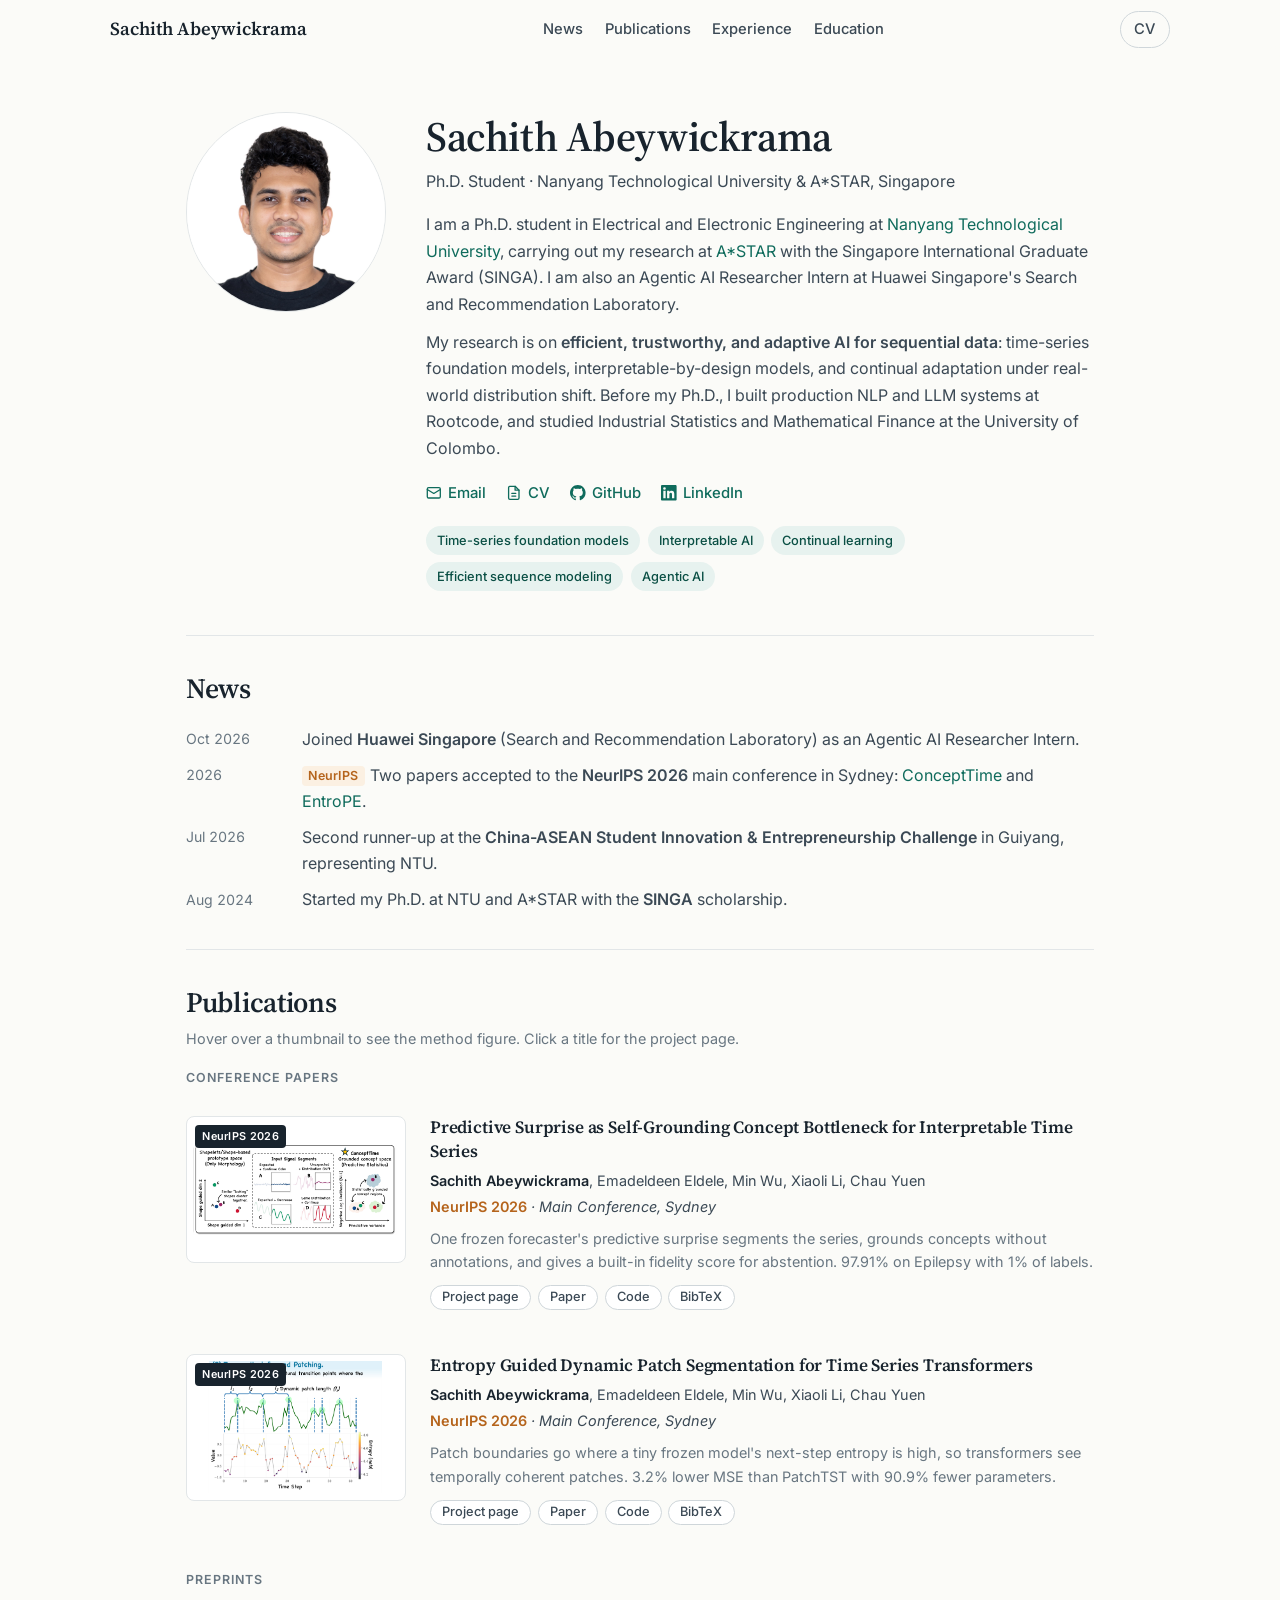
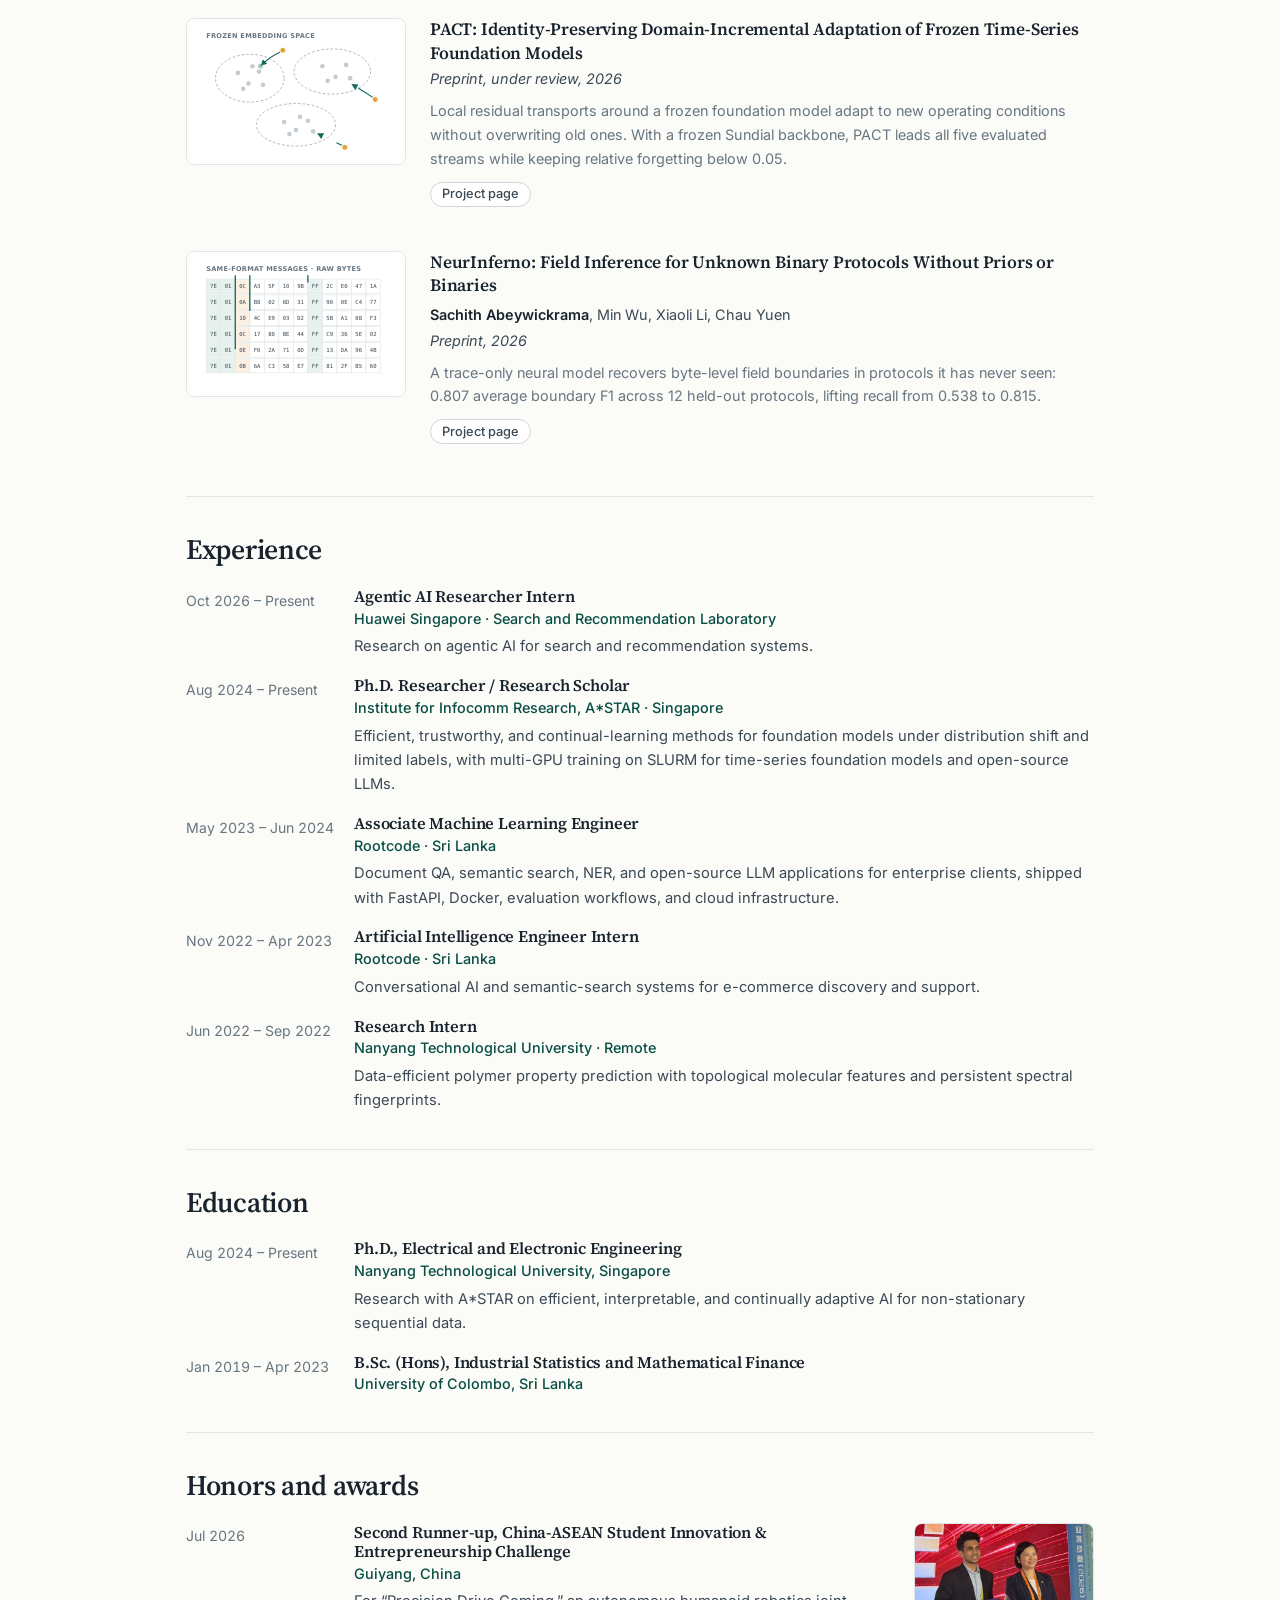
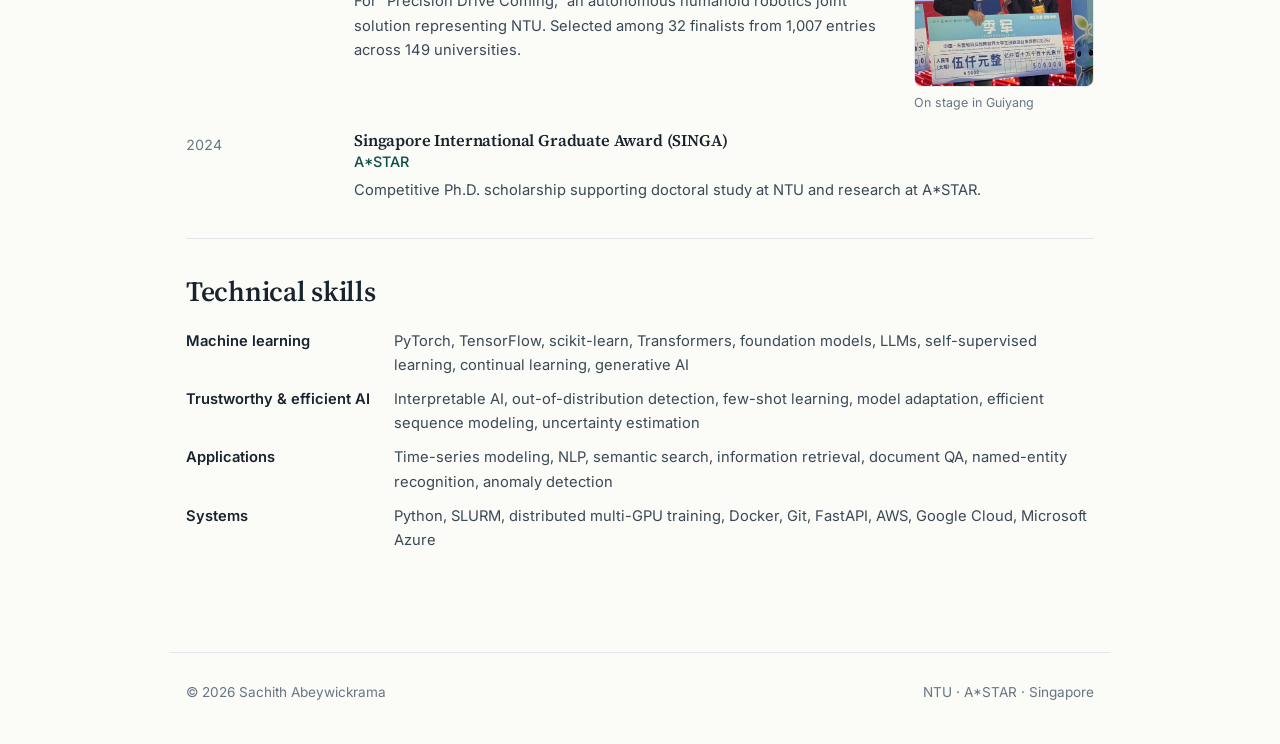
==== commit 6fac700c: "Update publication terminology from "Manuscripts" to "Preprints" and adjust related descriptions" ====
--- a/index.html
+++ b/index.html
@@ -149,7 +149,7 @@
         </li>
       </ol>
 
-      <h3 class="pub-group-title">Manuscripts</h3>
+      <h3 class="pub-group-title">Preprints</h3>
       <ol class="pub-list">
         <li class="pub reveal">
           <a class="pub-thumb single" href="research/pact.html" aria-label="PACT project page">
@@ -157,7 +157,7 @@
           </a>
           <div>
             <h3 class="pub-title"><a href="research/pact.html">PACT: Identity-Preserving Domain-Incremental Adaptation of Frozen Time-Series Foundation Models</a></h3>
-            <p class="pub-venue">Manuscript under review, 2026</p>
+            <p class="pub-venue">Preprint, under review, 2026</p>
             <p class="pub-tldr">Local residual transports around a frozen foundation model adapt to new operating conditions without overwriting old ones. With a frozen Sundial backbone, PACT leads all five evaluated streams while keeping relative forgetting below 0.05.</p>
             <div class="pub-links">
               <a class="pill" href="research/pact.html">Project page</a>
@@ -172,7 +172,7 @@
           <div>
             <h3 class="pub-title"><a href="research/neurinferno.html">NeurInferno: Field Inference for Unknown Binary Protocols Without Priors or Binaries</a></h3>
             <p class="pub-authors"><span class="me">Sachith Abeywickrama</span>, Min Wu, Xiaoli Li, Chau Yuen</p>
-            <p class="pub-venue">Manuscript, 2026</p>
+            <p class="pub-venue">Preprint, 2026</p>
             <p class="pub-tldr">A trace-only neural model recovers byte-level field boundaries in protocols it has never seen: 0.807 average boundary F1 across 12 held-out protocols, lifting recall from 0.538 to 0.815.</p>
             <div class="pub-links">
               <a class="pill" href="research/neurinferno.html">Project page</a>
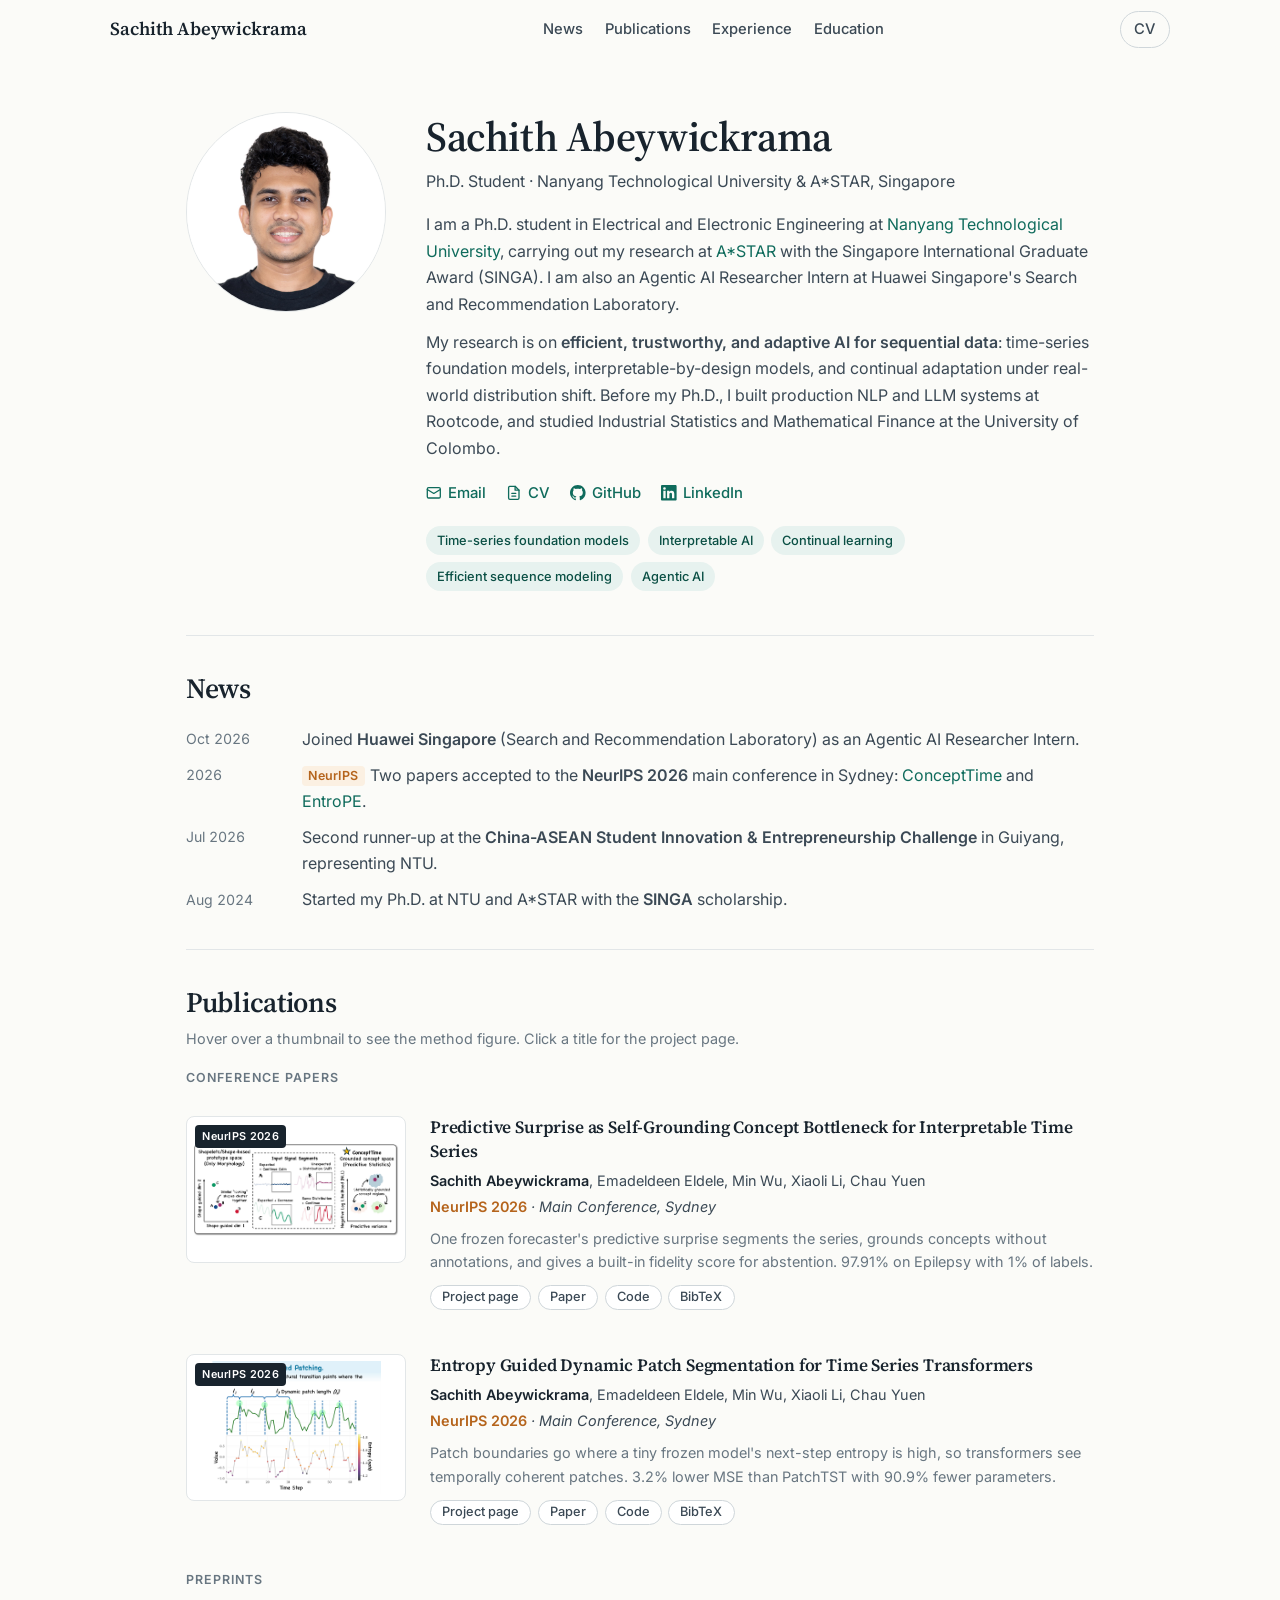
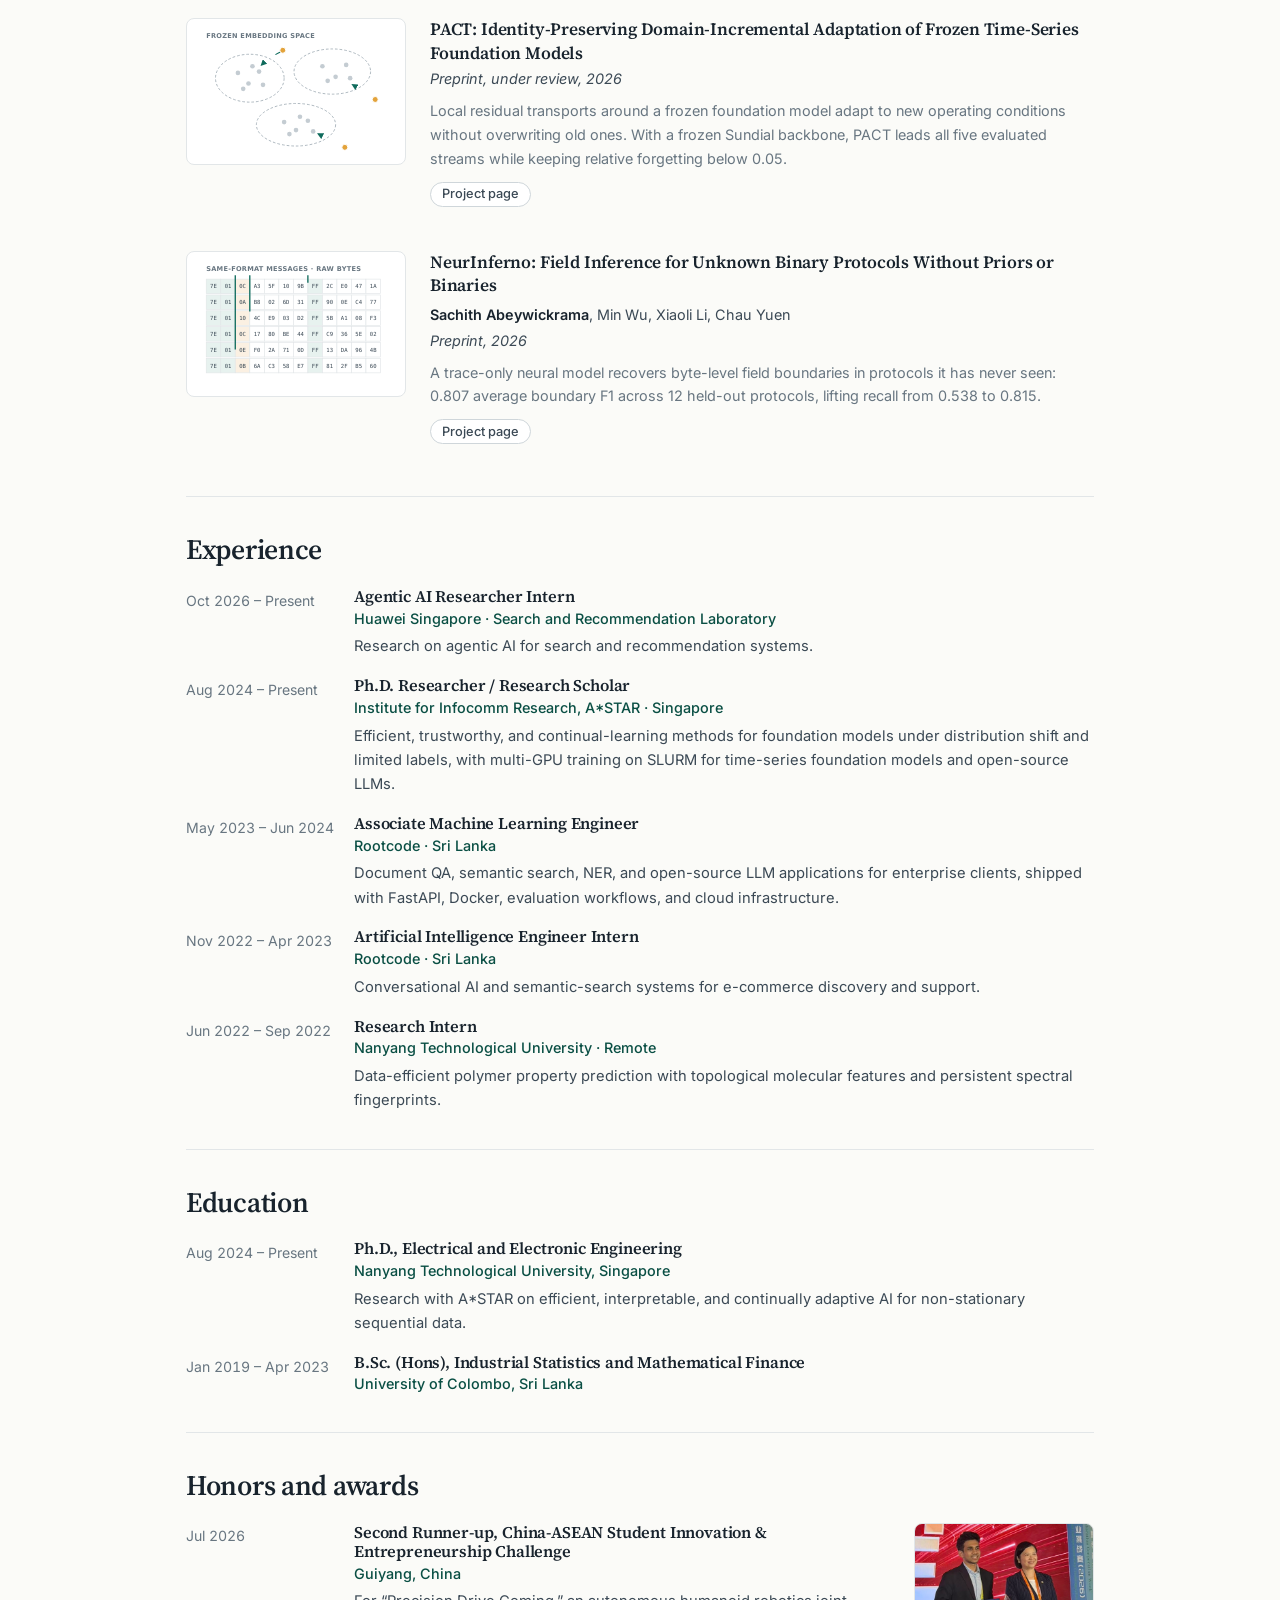
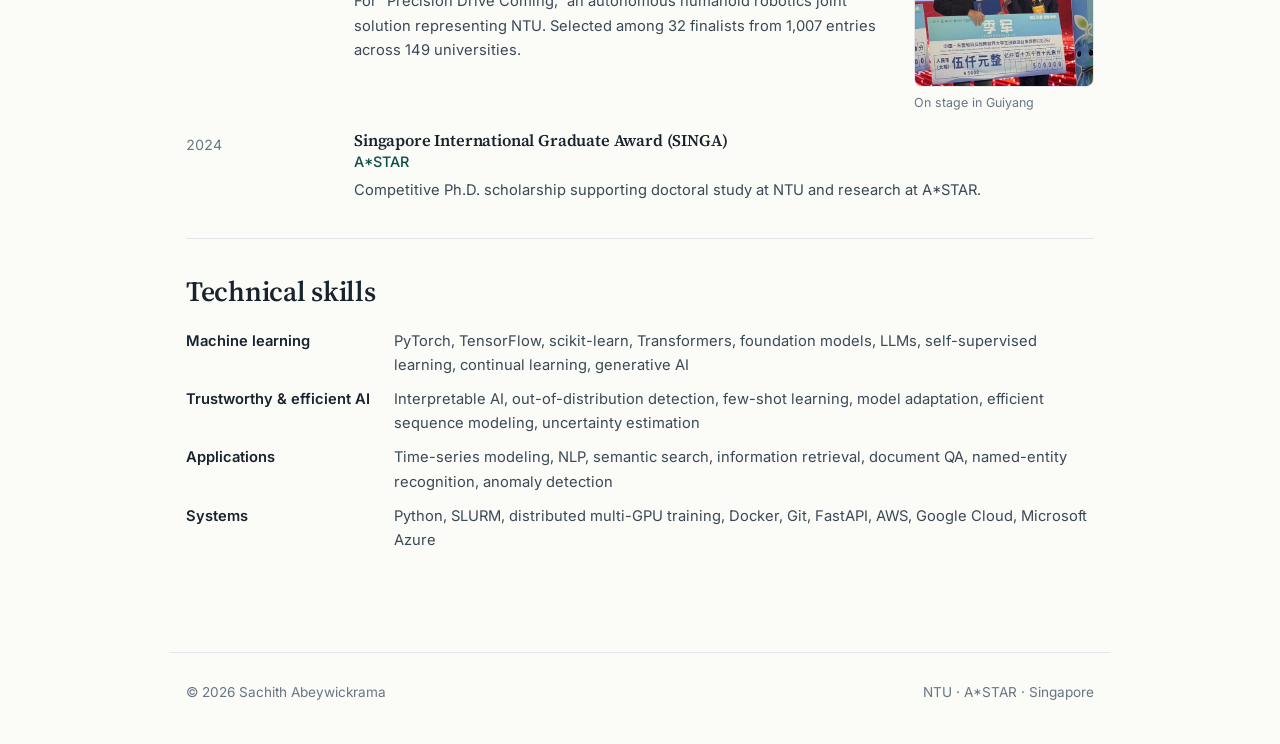
==== commit 4ffe83c6: "Update research project pages with new images and improved dimensions - Replaced thumbnail images fo" ====
--- a/index.html
+++ b/index.html
@@ -95,8 +95,8 @@
         <li class="pub reveal">
           <a class="pub-thumb" href="research/concepttime.html" aria-label="ConceptTime project page">
             <span class="pub-venue-badge">NeurIPS 2026</span>
-            <img class="thumb-main" src="assets/research/concepttime/thumb.png" alt="ConceptTime: shape-based versus predictive-geometry concept spaces" width="762" height="362" loading="lazy">
-            <img class="thumb-alt" src="assets/research/concepttime/fig2-method.png" alt="" width="1124" height="707" loading="lazy">
+            <img class="thumb-main" src="assets/research/concepttime/thumb.png" alt="ConceptTime: shape-based versus predictive-geometry concept spaces" width="901" height="403" loading="lazy">
+            <img class="thumb-alt" src="assets/research/concepttime/fig2-method.png" alt="" width="2000" height="1225" loading="lazy">
           </a>
           <div>
             <h3 class="pub-title"><a href="research/concepttime.html">Predictive Surprise as Self-Grounding Concept Bottleneck for Interpretable Time Series</a></h3>
@@ -123,8 +123,8 @@
         <li class="pub reveal">
           <a class="pub-thumb" href="research/entrope.html" aria-label="EntroPE project page">
             <span class="pub-venue-badge">NeurIPS 2026</span>
-            <img class="thumb-main" src="assets/research/entrope/thumb.png" alt="EntroPE: patch boundaries placed at entropy peaks" width="563" height="417" loading="lazy">
-            <img class="thumb-alt" src="assets/research/entrope/fig2-architecture.png" alt="" width="1124" height="651" loading="lazy">
+            <img class="thumb-main" src="assets/research/entrope/thumb.png" alt="EntroPE: patch boundaries placed at entropy peaks" width="800" height="624" loading="lazy">
+            <img class="thumb-alt" src="assets/research/entrope/fig2-architecture.png" alt="" width="2000" height="1323" loading="lazy">
           </a>
           <div>
             <h3 class="pub-title"><a href="research/entrope.html">Entropy Guided Dynamic Patch Segmentation for Time Series Transformers</a></h3>
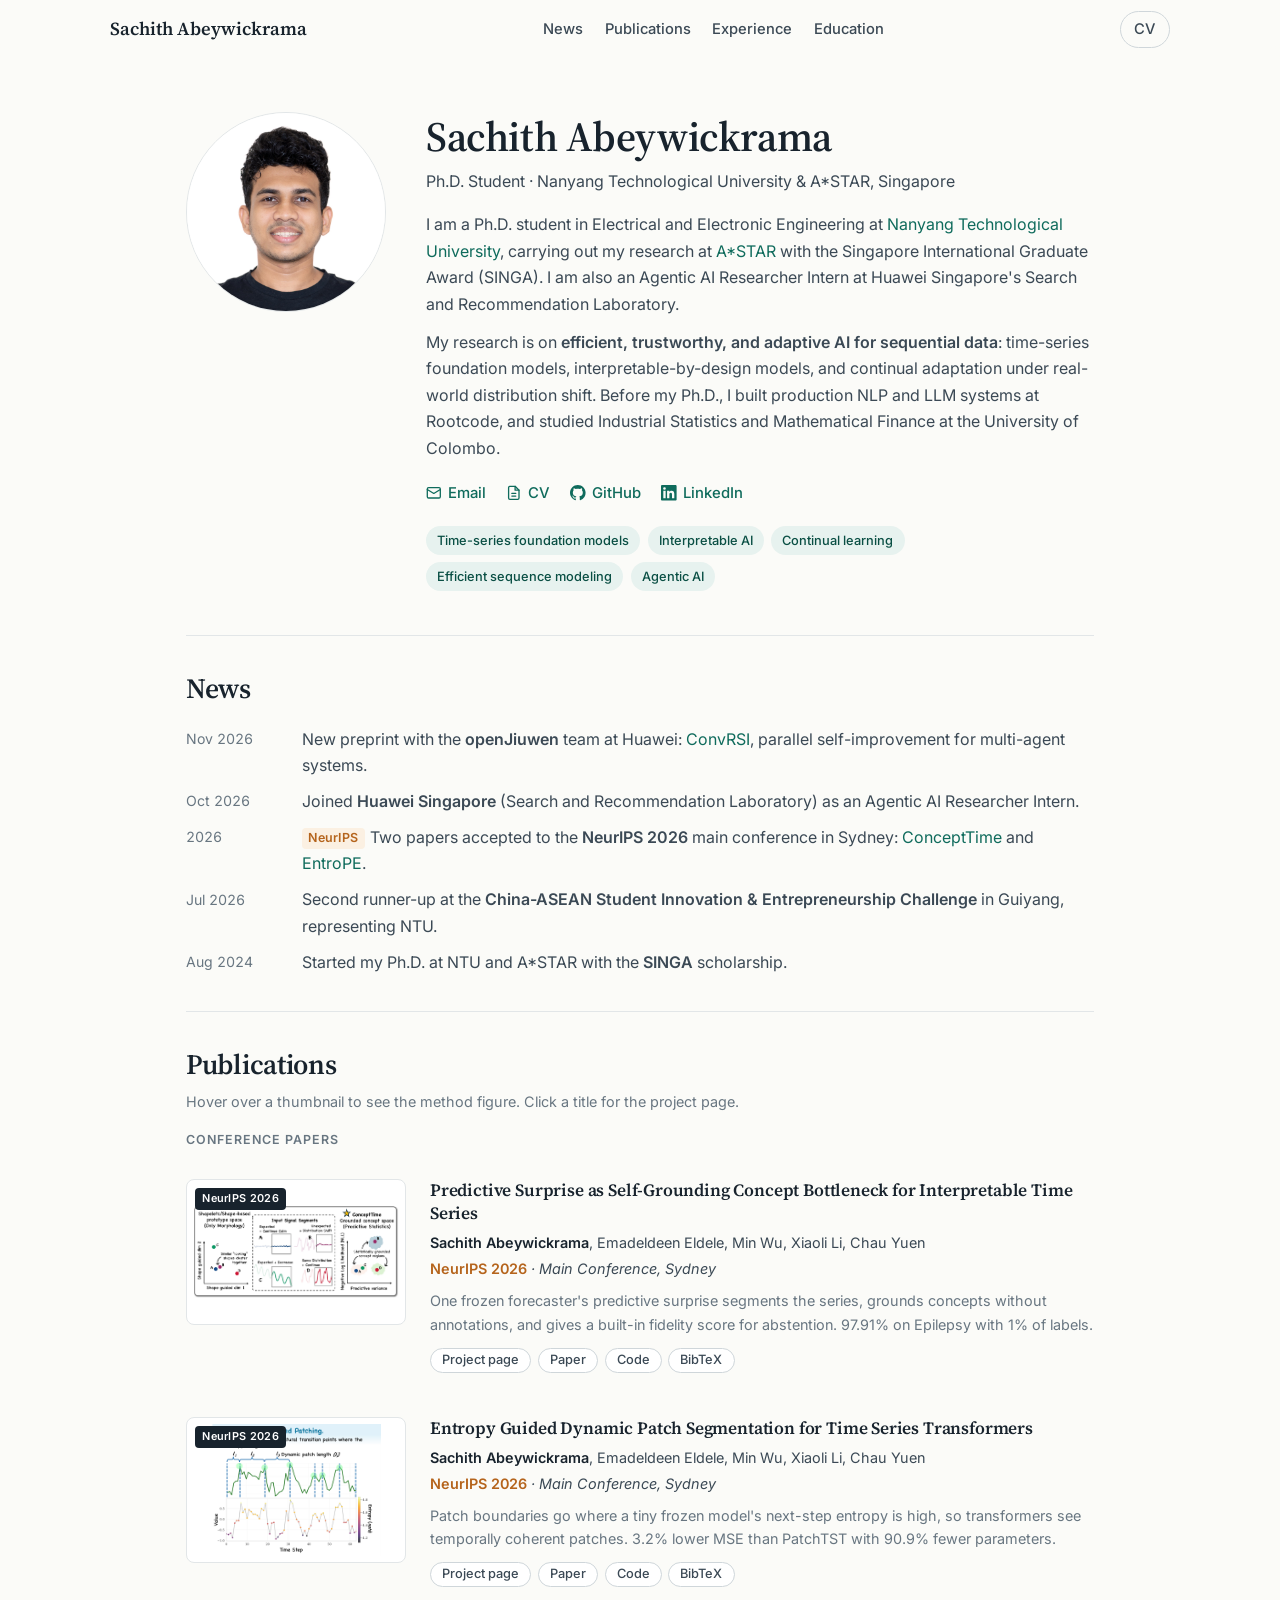
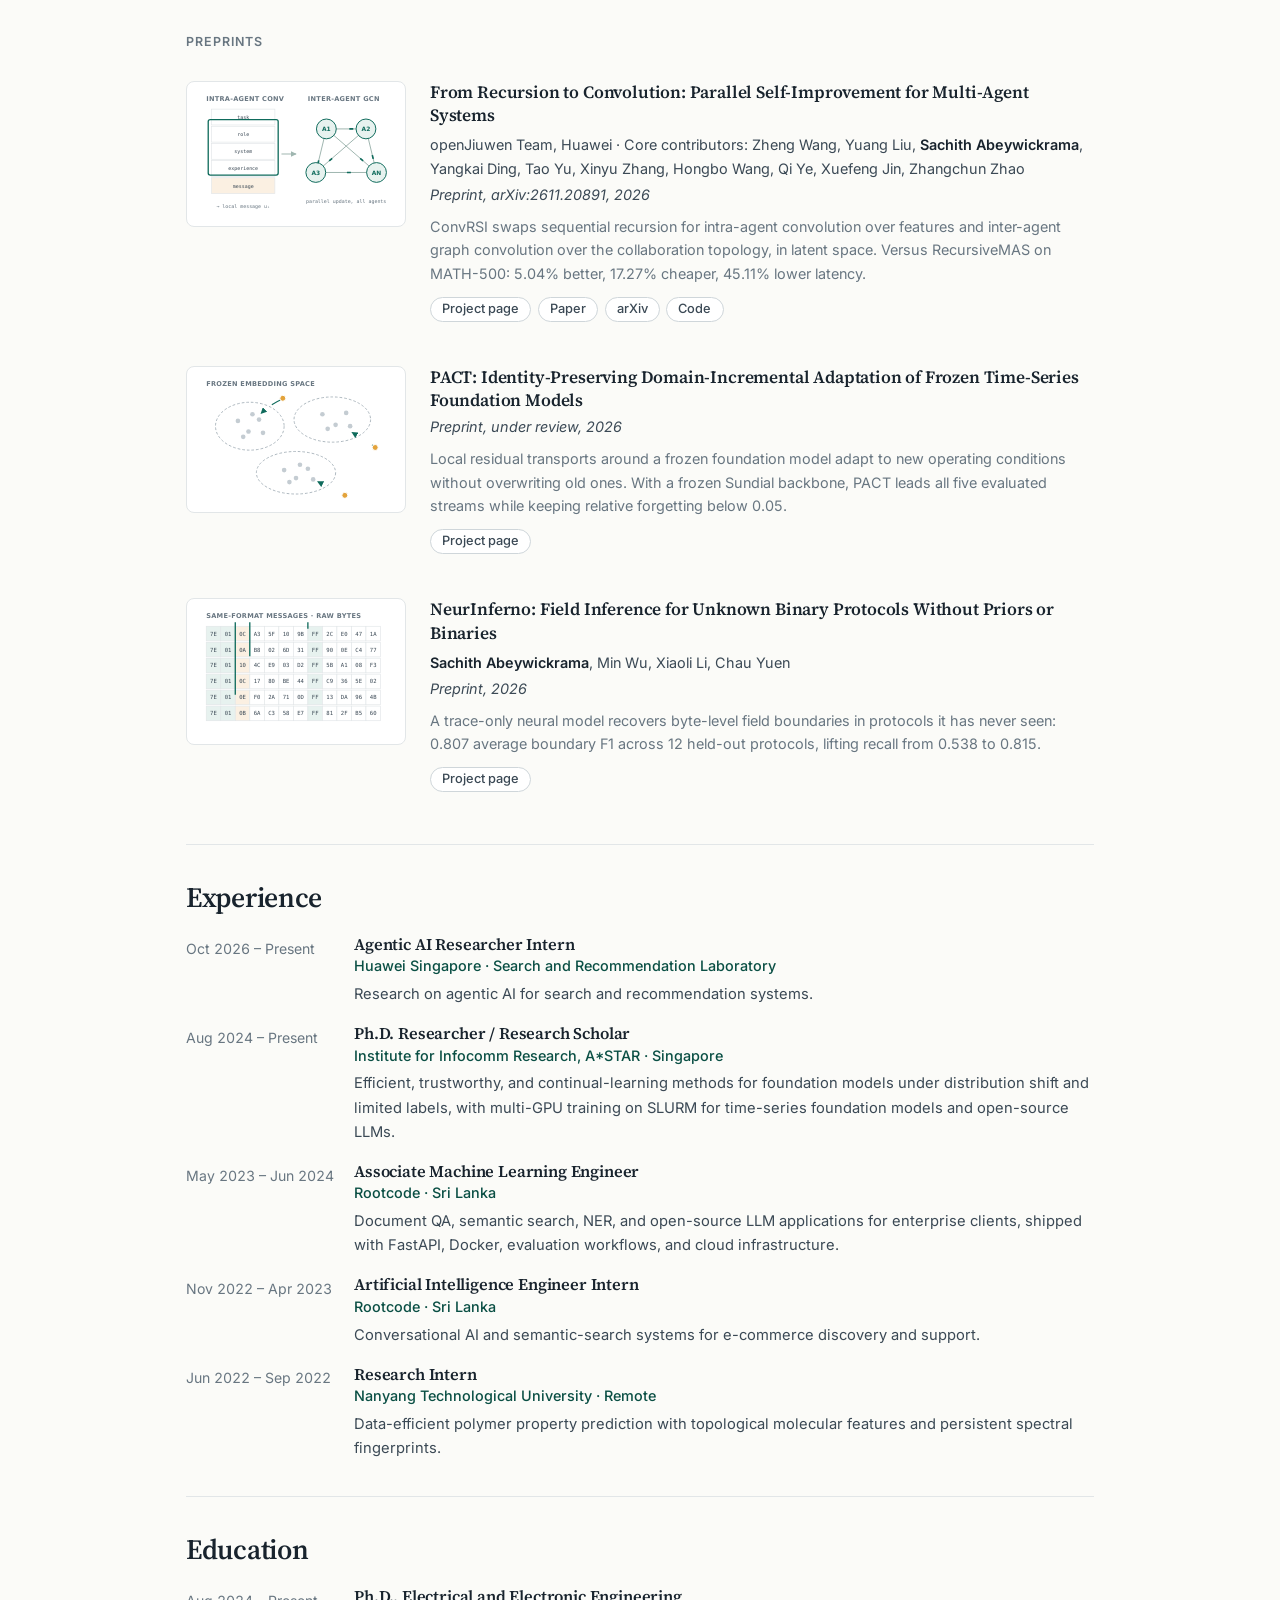
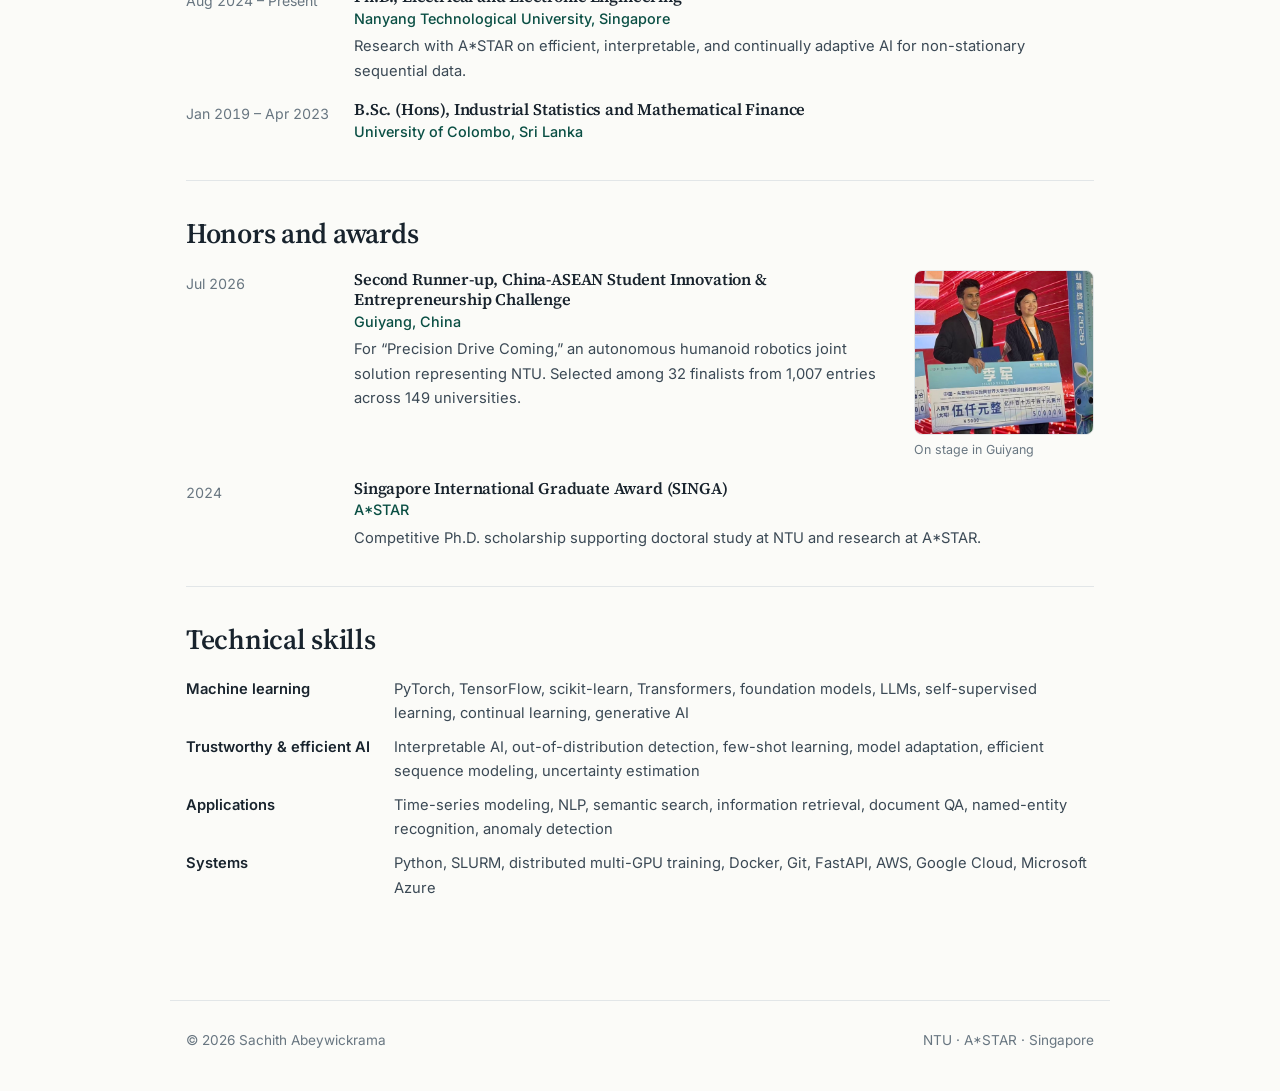
==== commit 50167ce7: "Add ConvRSI project page, update navigation, and include related assets" ====
--- a/index.html
+++ b/index.html
@@ -79,6 +79,7 @@
     <section class="home-section" id="news">
       <h2>News</h2>
       <ul class="news-list">
+        <li><span class="news-date">Nov 2026</span><span>New preprint with the <strong>openJiuwen</strong> team at Huawei: <a href="research/convrsi.html">ConvRSI</a>, parallel self-improvement for multi-agent systems.</span></li>
         <li><span class="news-date">Oct 2026</span><span>Joined <strong>Huawei Singapore</strong> (Search and Recommendation Laboratory) as an Agentic AI Researcher Intern.</span></li>
         <li><span class="news-date">2026</span><span><span class="news-hl">NeurIPS</span>Two papers accepted to the <strong>NeurIPS 2026</strong> main conference in Sydney: <a href="research/concepttime.html">ConceptTime</a> and <a href="research/entrope.html">EntroPE</a>.</span></li>
         <li><span class="news-date">Jul 2026</span><span>Second runner-up at the <strong>China-ASEAN Student Innovation &amp; Entrepreneurship Challenge</strong> in Guiyang, representing NTU.</span></li>
@@ -151,6 +152,24 @@
 
       <h3 class="pub-group-title">Preprints</h3>
       <ol class="pub-list">
+        <li class="pub reveal">
+          <a class="pub-thumb single" href="research/convrsi.html" aria-label="ConvRSI project page">
+            <img src="assets/research/convrsi-thumb.svg" alt="Illustration: a convolution kernel over one agent's feature stack, then a graph convolution across collaborating agents" width="300" height="200" loading="lazy">
+          </a>
+          <div>
+            <h3 class="pub-title"><a href="research/convrsi.html">From Recursion to Convolution: Parallel Self-Improvement for Multi-Agent Systems</a></h3>
+            <p class="pub-authors">openJiuwen Team, Huawei · Core contributors: Zheng Wang, Yuang Liu, <span class="me">Sachith Abeywickrama</span>, Yangkai Ding, Tao Yu, Xinyu Zhang, Hongbo Wang, Qi Ye, Xuefeng Jin, Zhangchun Zhao</p>
+            <p class="pub-venue">Preprint, arXiv:2611.20891, 2026</p>
+            <p class="pub-tldr">ConvRSI swaps sequential recursion for intra-agent convolution over features and inter-agent graph convolution over the collaboration topology, in latent space. Versus RecursiveMAS on MATH-500: 5.04% better, 17.27% cheaper, 45.11% lower latency.</p>
+            <div class="pub-links">
+              <a class="pill" href="research/convrsi.html">Project page</a>
+              <a class="pill" href="papers/2611.20891v1.pdf">Paper</a>
+              <a class="pill" href="https://arxiv.org/abs/2611.20891" target="_blank" rel="noopener noreferrer">arXiv</a>
+              <a class="pill" href="https://github.com/LYA2333/ConvRSI" target="_blank" rel="noopener noreferrer">Code</a>
+            </div>
+          </div>
+        </li>
+
         <li class="pub reveal">
           <a class="pub-thumb single" href="research/pact.html" aria-label="PACT project page">
             <img src="assets/research/pact-thumb.svg" alt="Illustration: shifted embeddings transported back into local charts of a frozen embedding space" width="300" height="200" loading="lazy">
--- a/styles.css
+++ b/styles.css
@@ -1961,7 +1961,7 @@
 
 .project-nav-grid {
   display: grid;
-  grid-template-columns: repeat(3, minmax(0, 1fr));
+  grid-template-columns: repeat(auto-fit, minmax(210px, 1fr));
   gap: 1rem;
 }
 
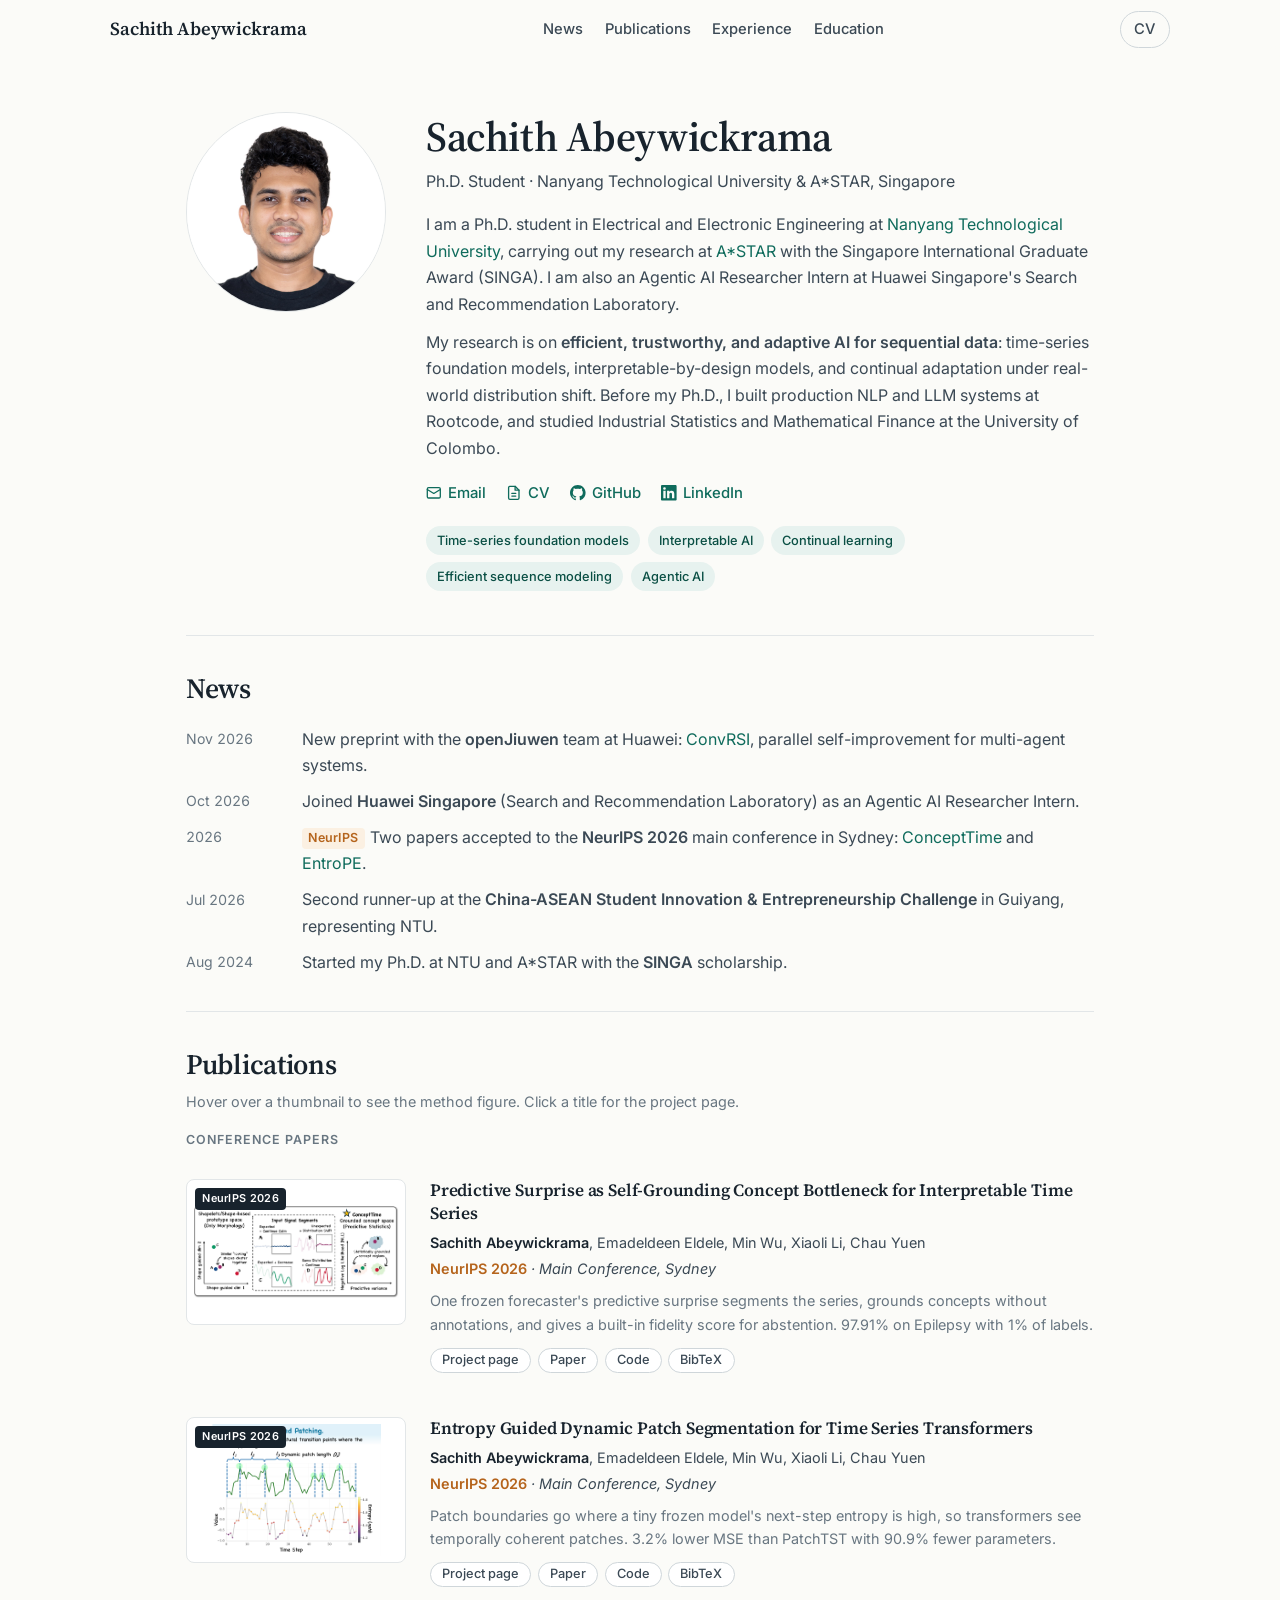
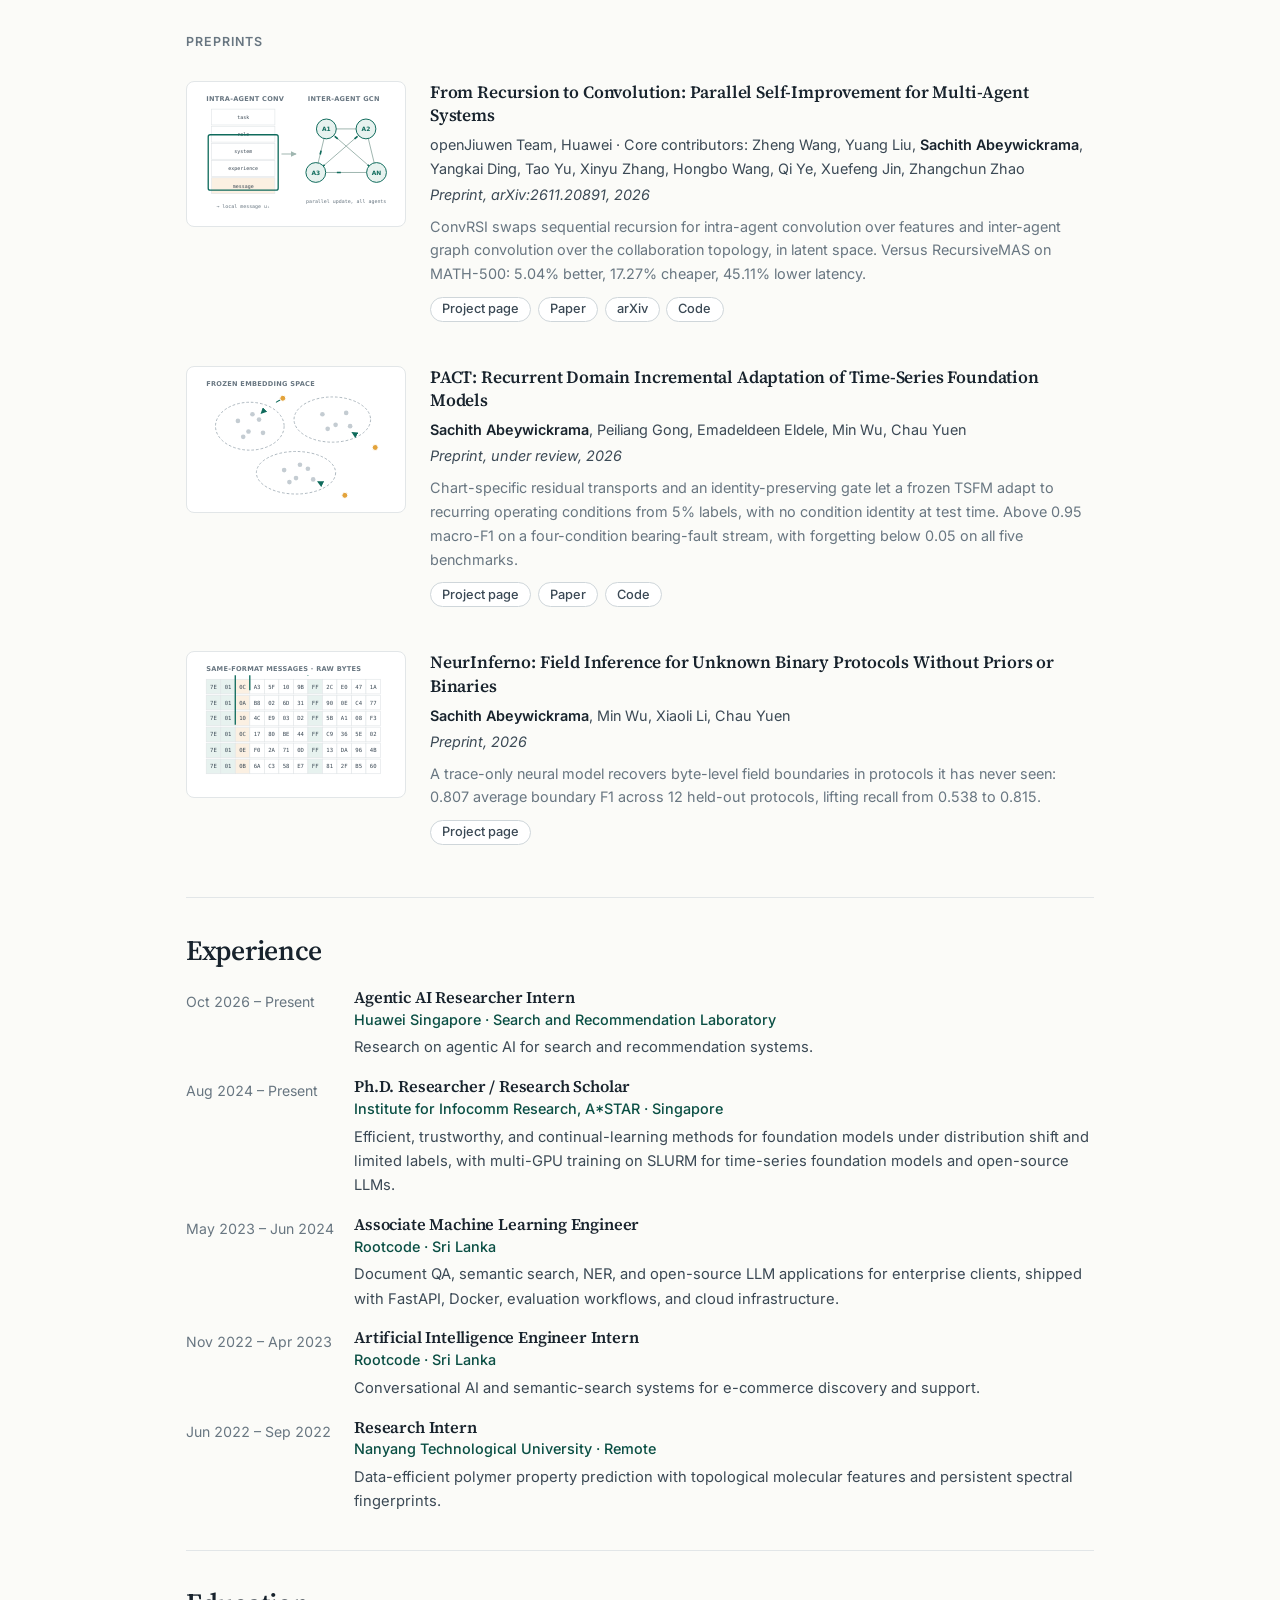
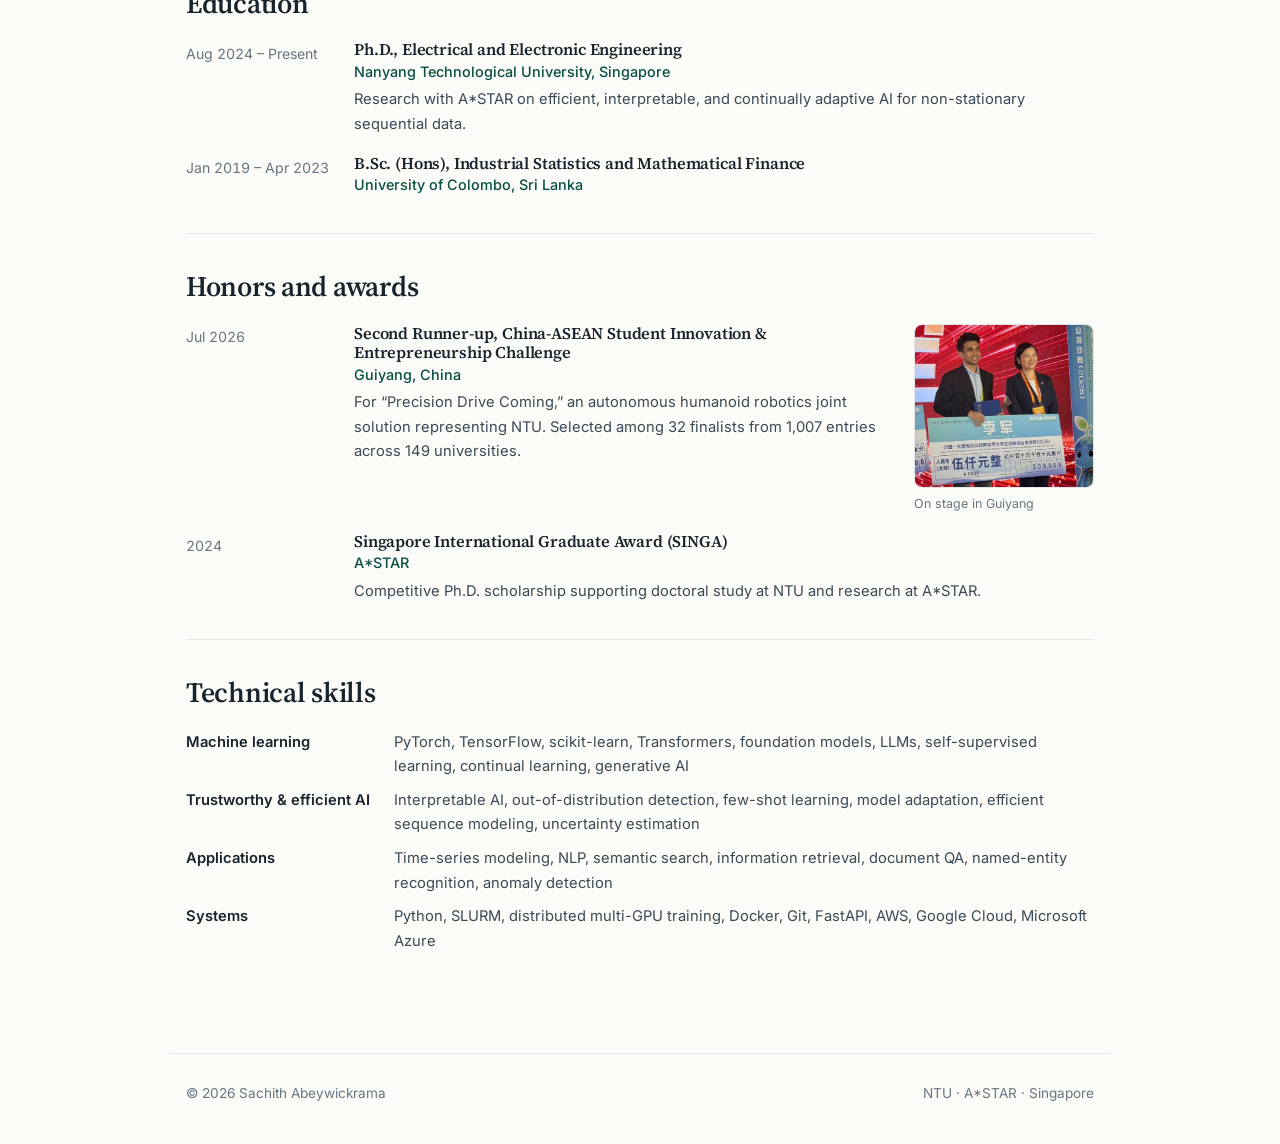
==== commit ca925314: "Update PACT project details, refine descriptions, and add new paper link" ====
--- a/index.html
+++ b/index.html
@@ -175,11 +175,14 @@
             <img src="assets/research/pact-thumb.svg" alt="Illustration: shifted embeddings transported back into local charts of a frozen embedding space" width="300" height="200" loading="lazy">
           </a>
           <div>
-            <h3 class="pub-title"><a href="research/pact.html">PACT: Identity-Preserving Domain-Incremental Adaptation of Frozen Time-Series Foundation Models</a></h3>
+            <h3 class="pub-title"><a href="research/pact.html">PACT: Recurrent Domain Incremental Adaptation of Time-Series Foundation Models</a></h3>
+            <p class="pub-authors"><span class="me">Sachith Abeywickrama</span>, Peiliang Gong, Emadeldeen Eldele, Min Wu, Chau Yuen</p>
             <p class="pub-venue">Preprint, under review, 2026</p>
-            <p class="pub-tldr">Local residual transports around a frozen foundation model adapt to new operating conditions without overwriting old ones. With a frozen Sundial backbone, PACT leads all five evaluated streams while keeping relative forgetting below 0.05.</p>
+            <p class="pub-tldr">Chart-specific residual transports and an identity-preserving gate let a frozen TSFM adapt to recurring operating conditions from 5% labels, with no condition identity at test time. Above 0.95 macro-F1 on a four-condition bearing-fault stream, with forgetting below 0.05 on all five benchmarks.</p>
             <div class="pub-links">
               <a class="pill" href="research/pact.html">Project page</a>
+              <a class="pill" href="papers/PACT.pdf">Paper</a>
+              <a class="pill" href="https://github.com/Sachithx/PACT" target="_blank" rel="noopener noreferrer">Code</a>
             </div>
           </div>
         </li>
